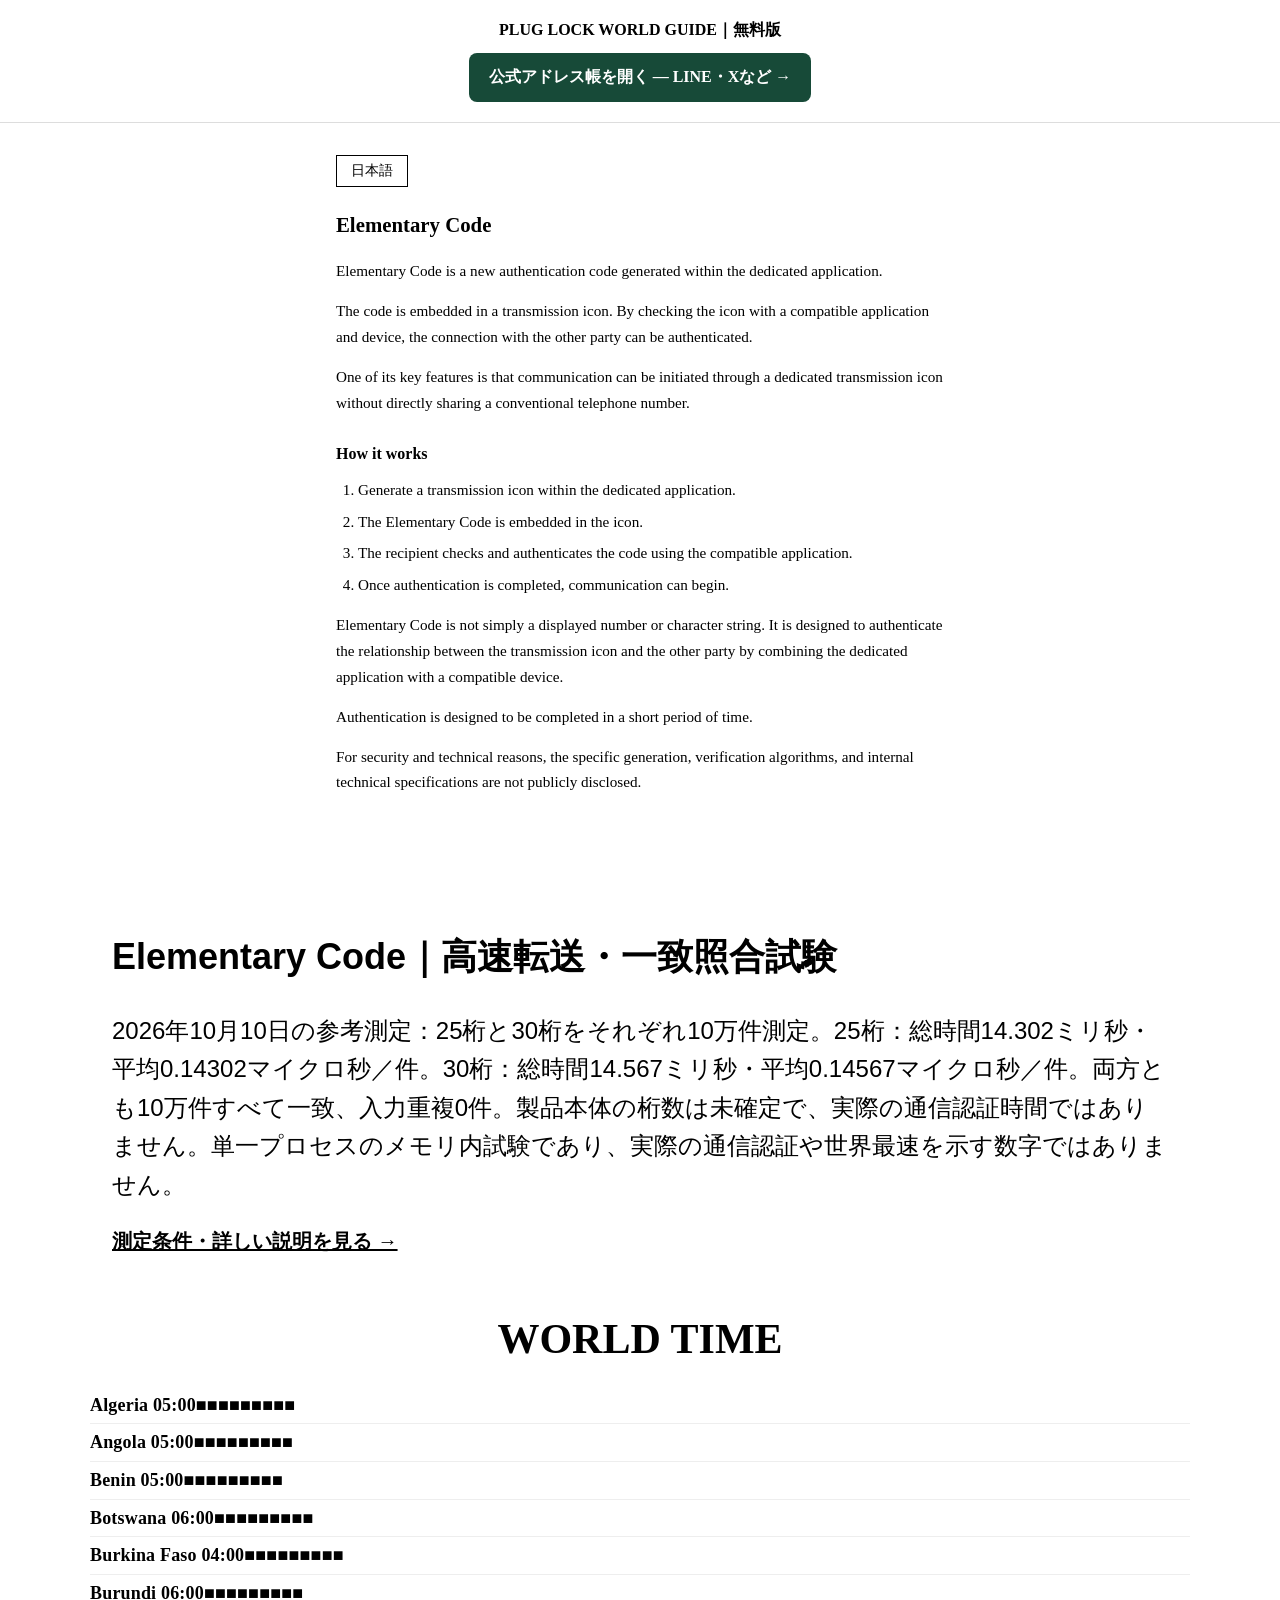
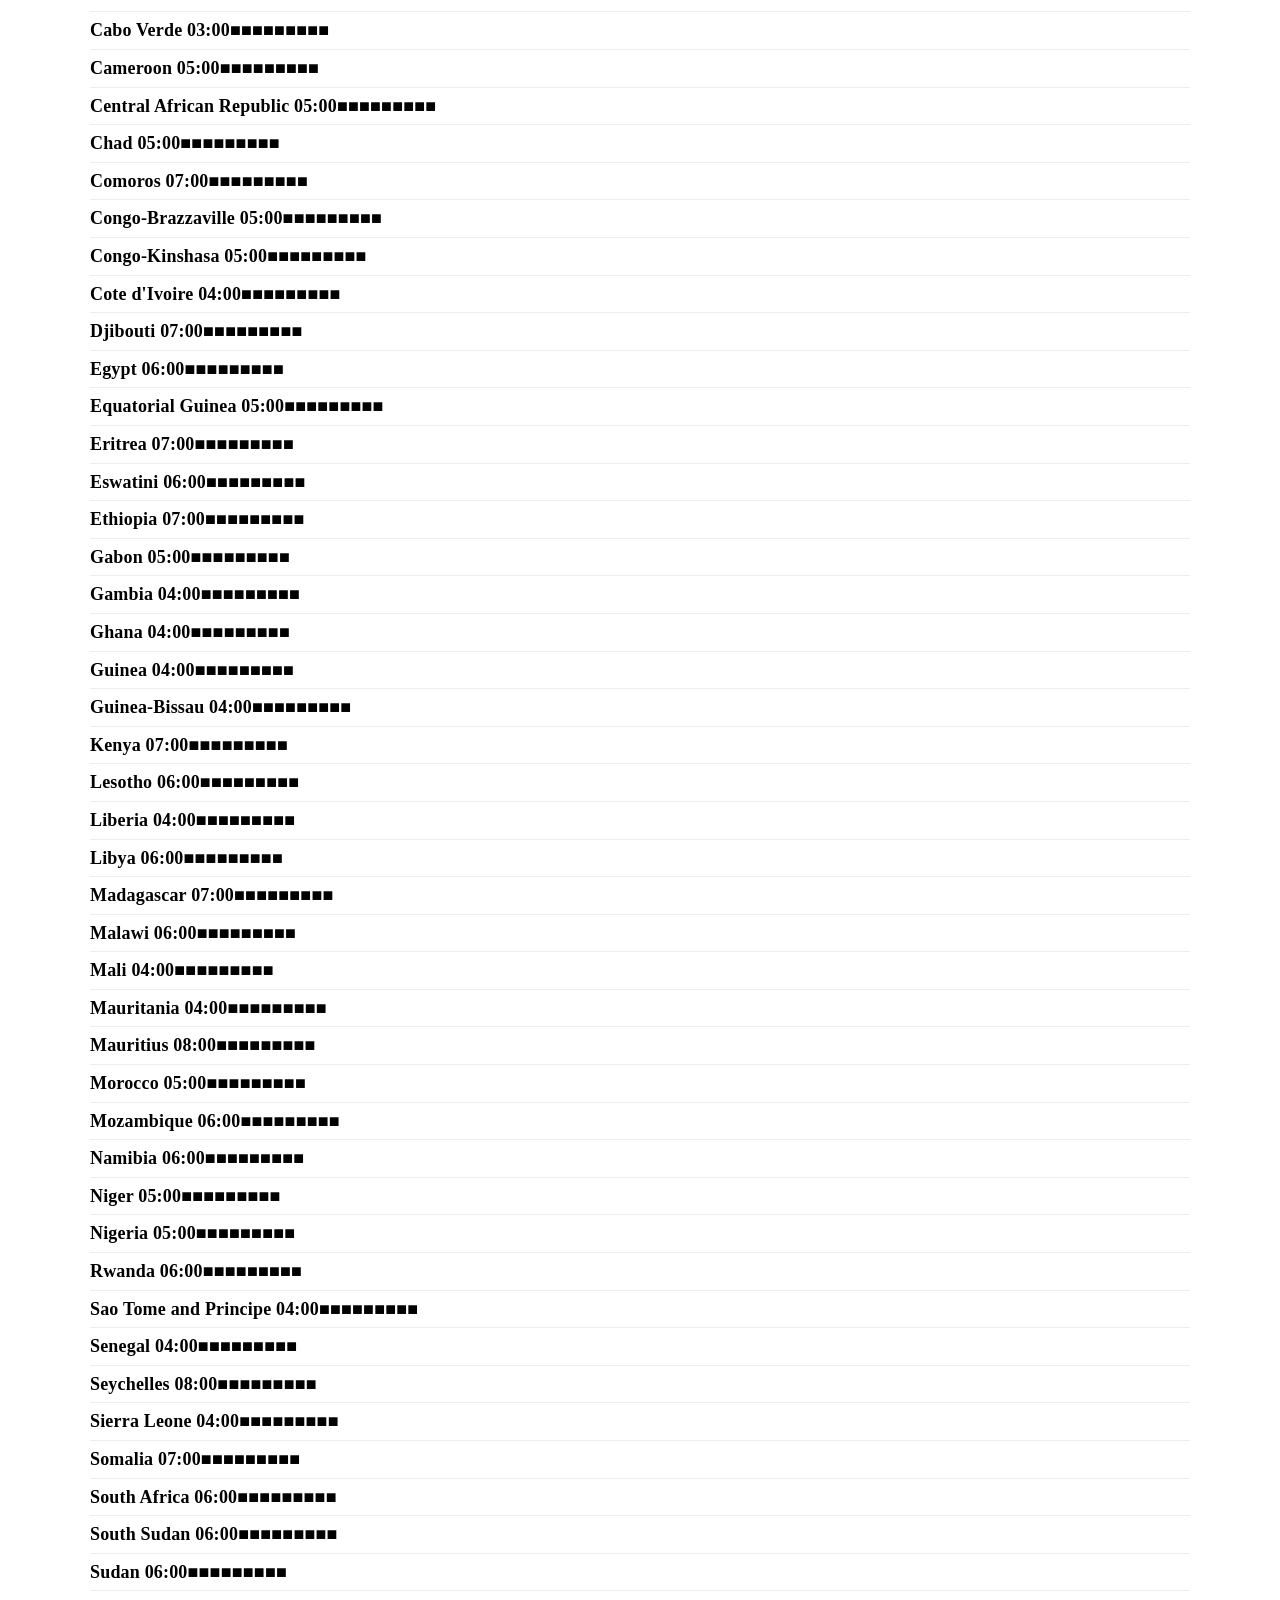
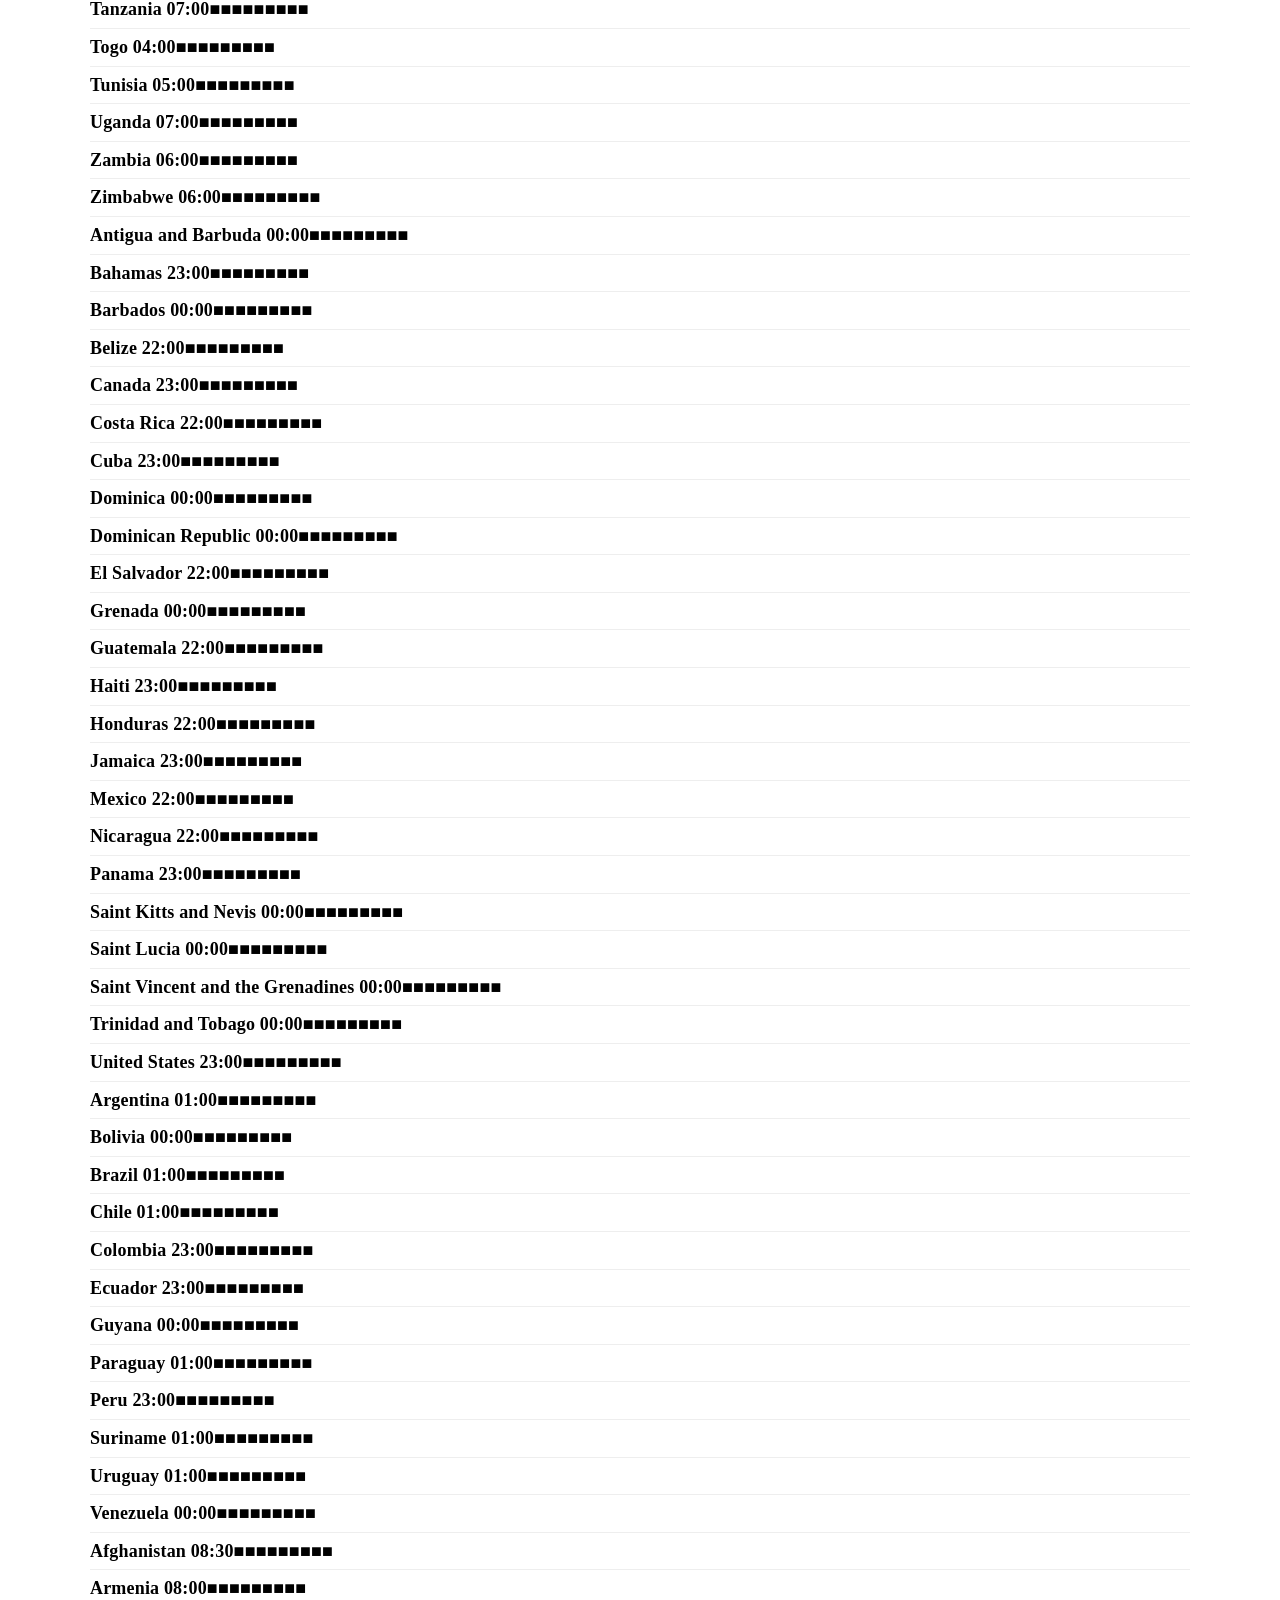
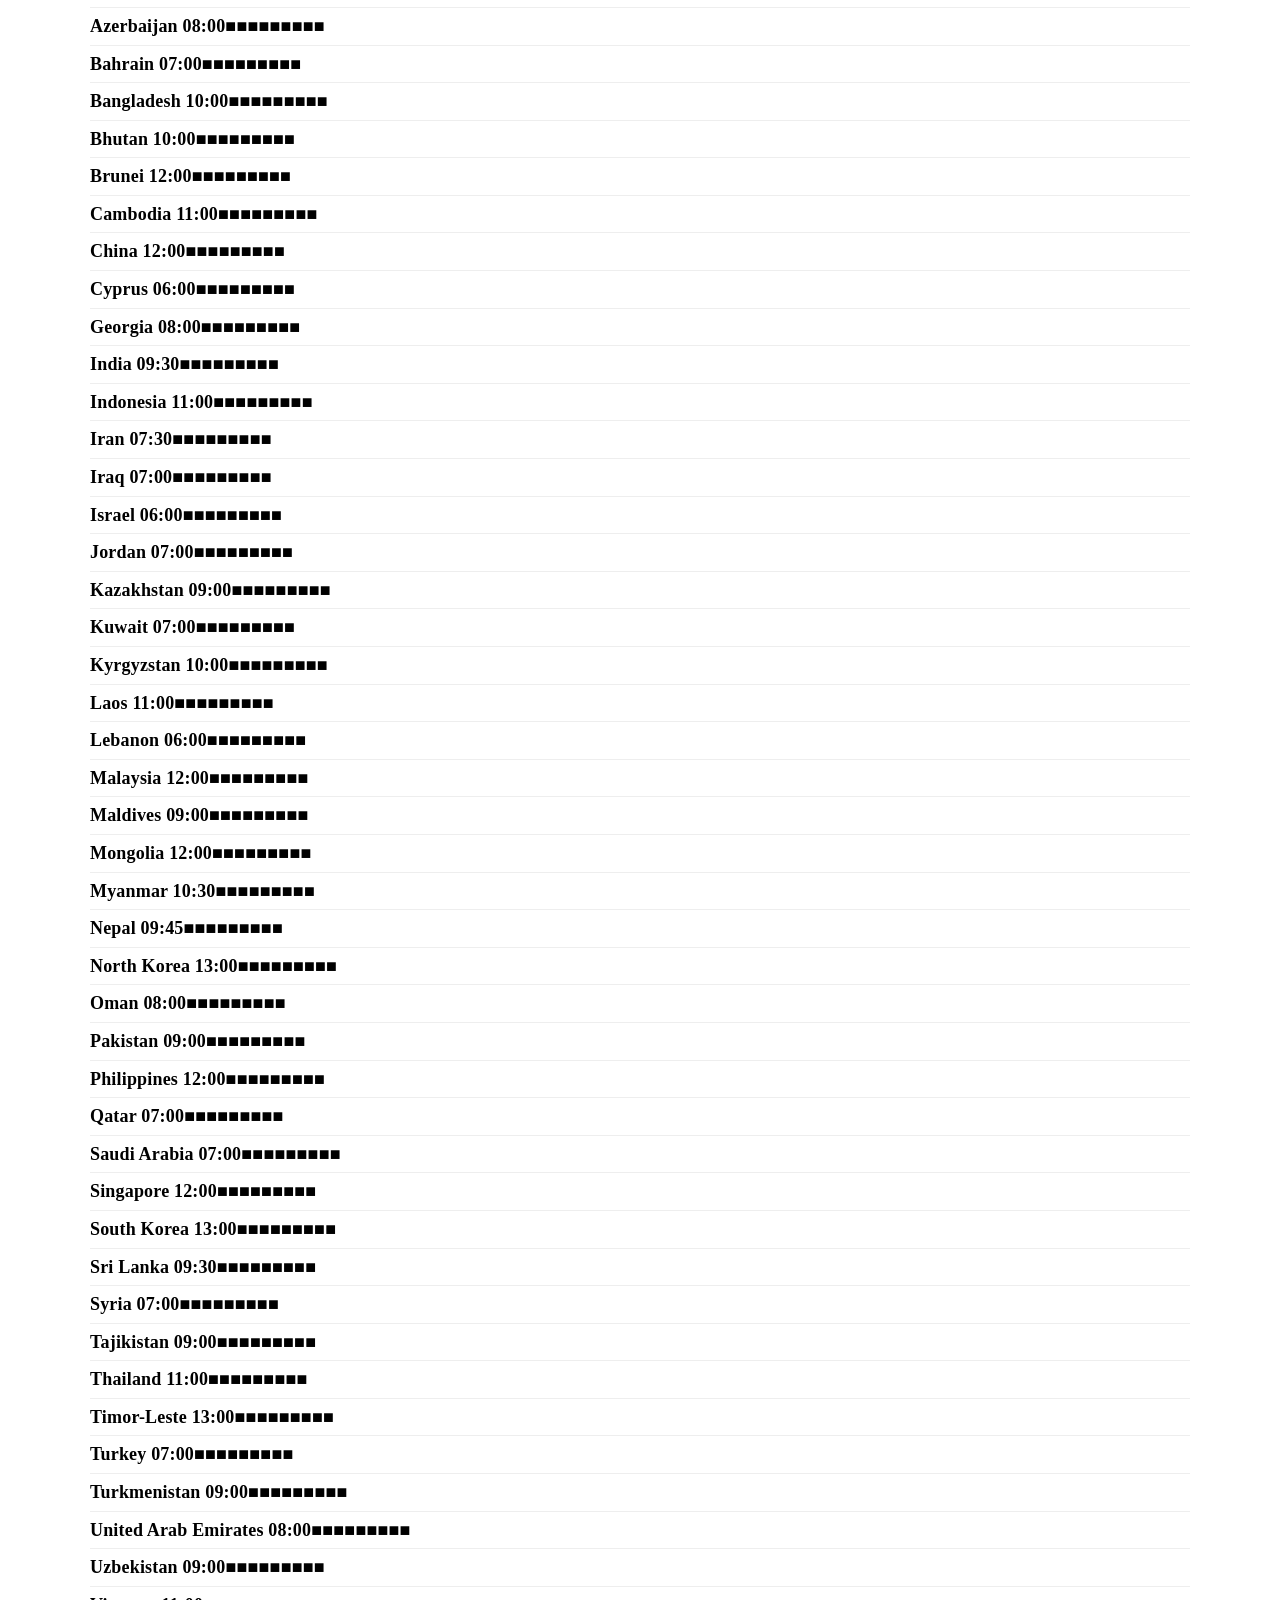
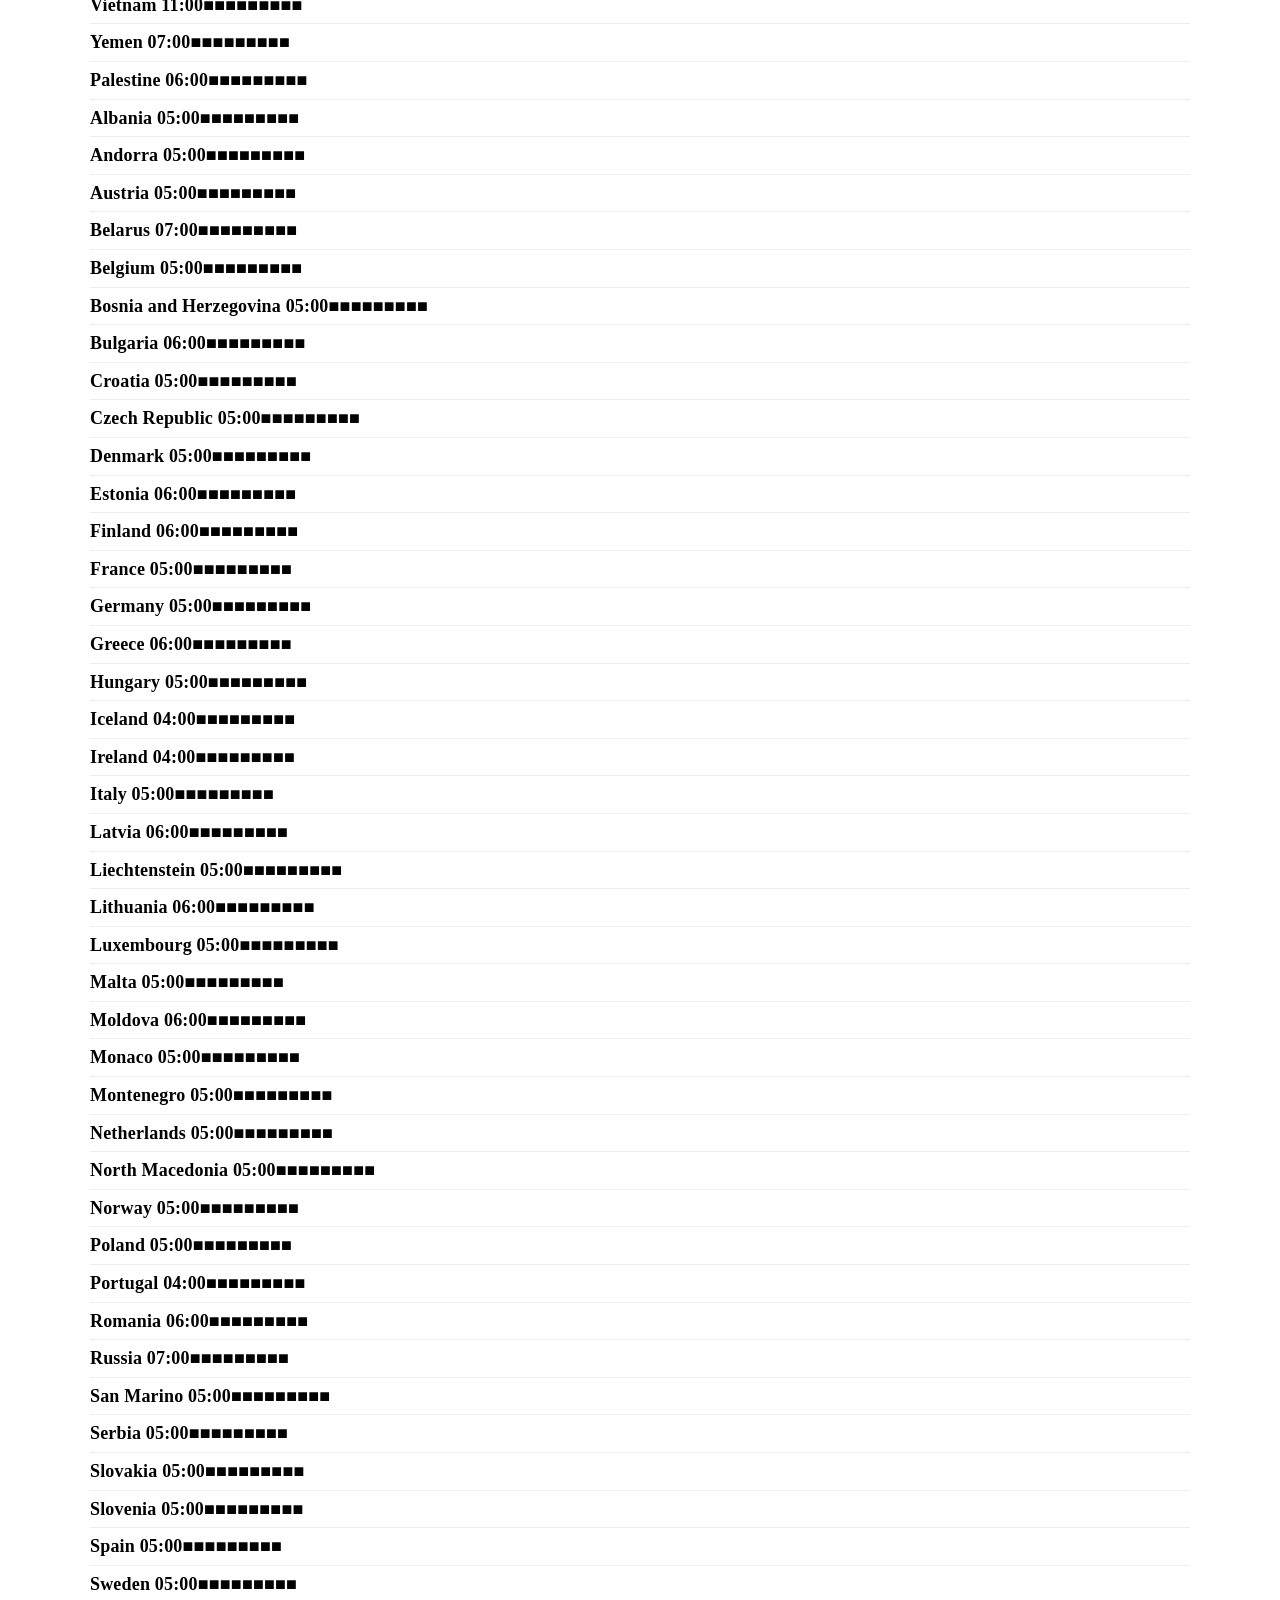
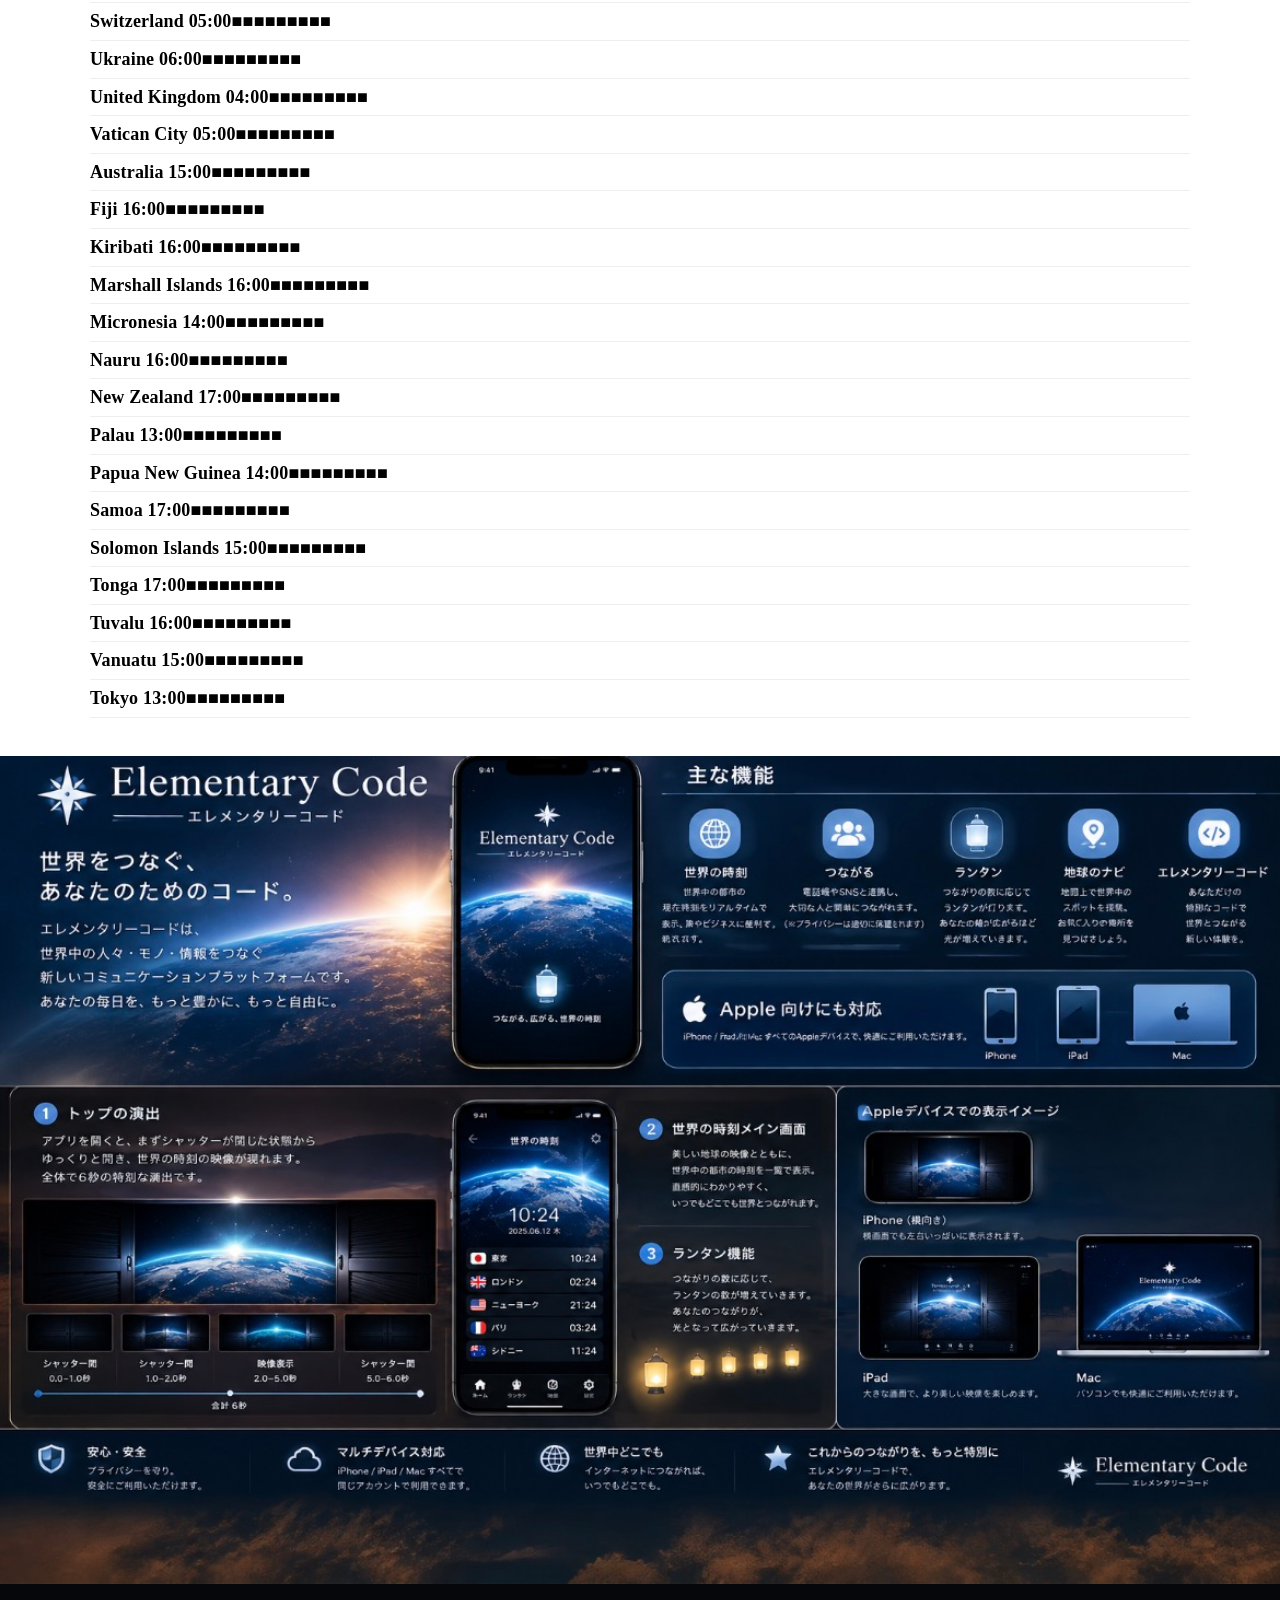
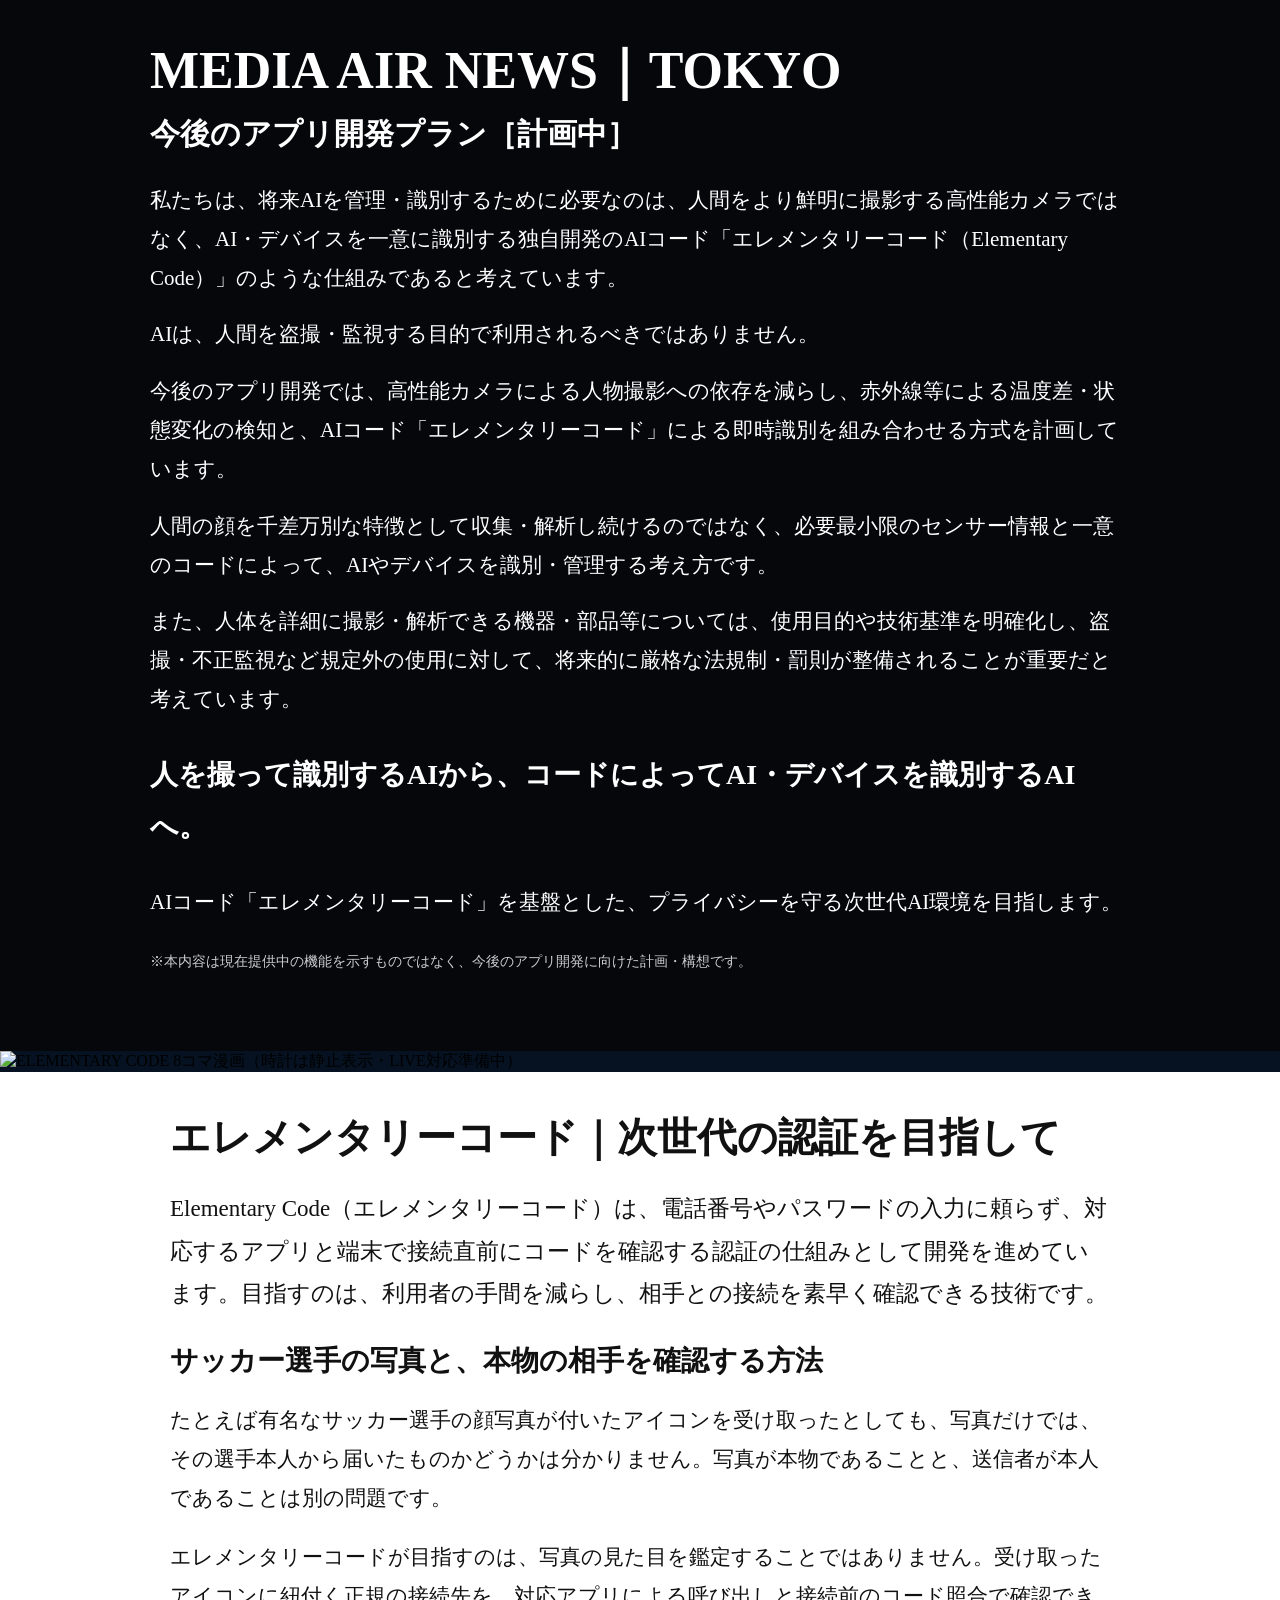
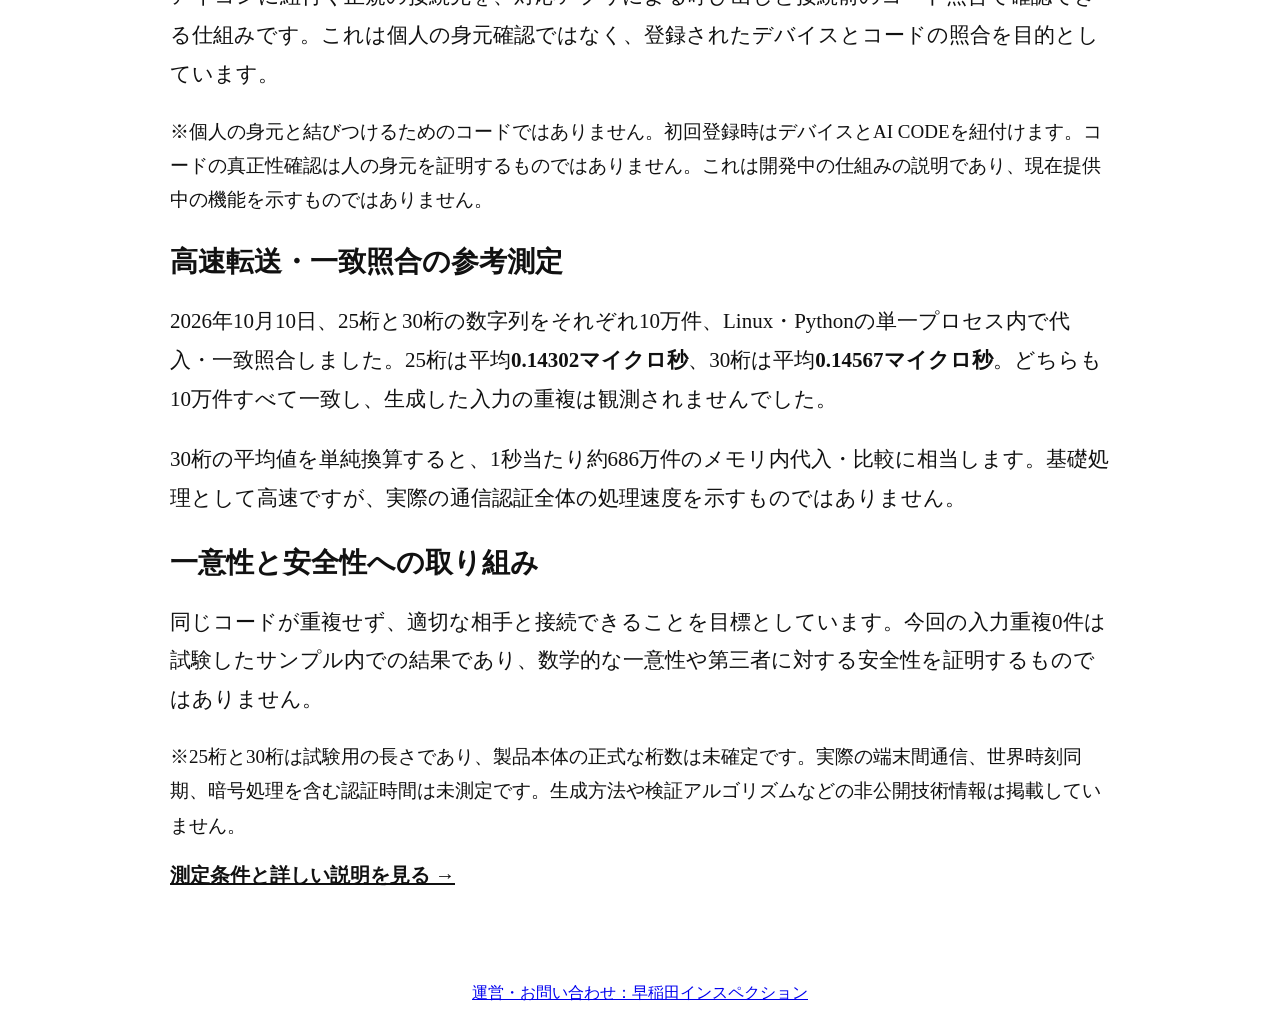
==== index.html @ 0c24d48c "Publish existing eight-panel comic with static clock and correct device authentication wording" ====
<!DOCTYPE html>
<html lang="en">
<head>
<meta charset="UTF-8">
<meta name="viewport" content="width=device-width, initial-scale=1.0">
<title>Elementary Code</title>
<!-- refresh 2026-09-22 10:58 JST · fullscreen gear hero removed -->
<style>
*{box-sizing:border-box}body{margin:0;background:#fff;color:#000;font-family:"Yu Mincho","Hiragino Mincho ProN","Hiragino Mincho Pro","Noto Serif JP","MS PMincho",serif}
#clock-wrap{width:100%;max-width:none;padding:30px 18px 38px;background:#fff}
#clock-title{text-align:center;font-size:clamp(42px,3.2vw,58px);font-weight:900;margin:0 0 24px}
#clock-list{width:100%;max-width:1100px;margin:0 auto;font-size:18px!important;line-height:1.7!important;font-weight:700!important;letter-spacing:.01em!important;color:#000!important}
.clock-entry{display:block;white-space:nowrap;border-bottom:1px solid #eee;padding:3px 0}.clock-time{white-space:nowrap;display:inline}.clock-sep{display:none}
#elementary-code-introduction{background:#05070b;padding:0}
#elementary-code-introduction img{display:block;width:100%;height:auto;margin:0 auto}
#robinson{padding:34px 22px;text-align:center;background:#05070b;color:#fff;border-top:10px solid #111}#robinson h2{font-size:clamp(30px,5vw,56px);margin:0 0 8px}#robinson p{font-size:clamp(18px,2.2vw,28px);margin:0 0 20px;font-weight:700}#robinson a{display:inline-block;background:#fff;color:#05070b;text-decoration:none;font-size:clamp(18px,2vw,24px);font-weight:900;padding:15px 24px;border-radius:8px}#basic{padding:70px 28px 90px;text-align:center;background:#fff;border-top:18px solid #121824}
#basic h2{font-size:44px;margin:0 0 12px}#basic p{font-size:26px;margin:0 0 30px}
#basic a{display:inline-block;background:#111;color:#fff;text-decoration:none;font-size:24px;font-weight:800;padding:18px 28px;border-radius:8px;margin:8px}
#site-nav{margin-top:34px;display:flex;gap:12px;justify-content:center;flex-wrap:wrap}#site-nav a{background:#fff;color:#000;border:2px solid #000}
@media(max-width:900px){#clock-title{font-size:36px}#clock-list{font-size:17px!important;line-height:1.65!important}#basic h2{font-size:36px}#basic p{font-size:22px}#basic a{font-size:20px}}
@media(max-width:600px){#clock-wrap{padding:20px 14px 26px}#clock-title{font-size:30px}#clock-list{font-size:15px!important;line-height:1.6!important}#basic{padding:48px 18px 64px}#basic h2{font-size:32px}#basic p{font-size:20px}#basic a{font-size:18px;padding:15px 20px}}
#participation{padding:34px 20px 46px;background:#fff;color:#000;text-align:center}#participation h2{font-size:clamp(26px,4vw,42px);margin:0 0 12px}#participation p{font-size:clamp(16px,2vw,22px);line-height:1.6;margin:0 auto 18px;max-width:850px}#participation a{display:inline-block;padding:14px 22px;background:#000;color:#fff;font-weight:bold;text-decoration:none;border-radius:6px}

#media-air-news{padding:52px 22px 58px;background:#05070b;color:#fff}#media-air-news .news-inner{max-width:980px;margin:0 auto}#media-air-news h2{font-size:clamp(30px,5vw,52px);margin:0 0 8px}#media-air-news h3{font-size:clamp(20px,3vw,30px);margin:0 0 26px}#media-air-news p{font-size:clamp(16px,2vw,21px);line-height:1.85;margin:0 0 18px}#media-air-news .news-key{font-size:clamp(20px,2.5vw,28px);font-weight:900;margin:30px 0}#media-air-news .news-note{font-size:14px;opacity:.8;margin-top:28px}

/* Formal editorial text uses Japanese Mincho throughout. */
#elementary-code-section,#ec-benchmark,#ec-explanation,#ec-explanation *,#media-air-news,#media-air-news *{font-family:"Yu Mincho","Hiragino Mincho ProN","Hiragino Mincho Pro","Noto Serif JP","MS PMincho",serif!important}
</style>
</head>
<body>
<nav aria-label="無料の公式アドレス帳" style="padding:20px;text-align:center;border-bottom:1px solid #ddd"><strong>PLUG LOCK WORLD GUIDE｜無料版</strong><br><a href="https://waseda-inspection.com/air-official-directory.html" style="display:inline-block;margin-top:12px;padding:14px 20px;background:#174a38;color:white;border-radius:8px;font-weight:bold;text-decoration:none">公式アドレス帳を開く — LINE・Xなど →</a></nav>
<div id="elementary-code-section">
  <style>
    #elementary-code-section {
      background: #ffffff;
      color: #000000;
      font-family: "Yu Mincho","Hiragino Mincho ProN","Hiragino Mincho Pro","Noto Serif JP","MS PMincho",serif;
      max-width: 640px;
      margin: 0 auto;
      padding: 32px 16px 64px;
      line-height: 1.7;
    }
    #elementary-code-section h2 {
      font-size: 1.3em;
      font-weight: bold;
      margin: 0 0 16px;
    }
    #elementary-code-section p {
      margin: 0 0 14px;
      font-size: 0.95em;
    }
    #elementary-code-section h3 {
      font-size: 1em;
      font-weight: bold;
      margin: 24px 0 10px;
    }
    #elementary-code-section ol {
      margin: 0 0 14px;
      padding-left: 22px;
      font-size: 0.95em;
    }
    #elementary-code-section li {
      margin-bottom: 6px;
    }
    #ec-lang-toggle {
      background: #ffffff;
      color: #000000;
      border: 1px solid #000000;
      font-family: inherit;
      font-size: 0.85em;
      padding: 6px 14px;
      cursor: pointer;
      margin-bottom: 20px;
    }
    #ec-lang-toggle:hover {
      background: #000000;
      color: #ffffff;
    }
    #ec-content-ja {
      display: none;
    }
  </style>

  <button id="ec-lang-toggle" type="button" onclick="
    var en = document.getElementById('ec-content-en');
    var ja = document.getElementById('ec-content-ja');
    var btn = document.getElementById('ec-lang-toggle');
    if (en.style.display === 'none') {
      en.style.display = '';
      ja.style.display = 'none';
      btn.textContent = '日本語';
    } else {
      en.style.display = 'none';
      ja.style.display = '';
      btn.textContent = 'English';
    }
  ">日本語</button>

  <div id="ec-content-en">
    <h2>Elementary Code</h2>
    <p>Elementary Code is a new authentication code generated within the dedicated application.</p>
    <p>The code is embedded in a transmission icon. By checking the icon with a compatible application and device, the connection with the other party can be authenticated.</p>
    <p>One of its key features is that communication can be initiated through a dedicated transmission icon without directly sharing a conventional telephone number.</p>

    <h3>How it works</h3>
    <ol>
      <li>Generate a transmission icon within the dedicated application.</li>
      <li>The Elementary Code is embedded in the icon.</li>
      <li>The recipient checks and authenticates the code using the compatible application.</li>
      <li>Once authentication is completed, communication can begin.</li>
    </ol>

    <p>Elementary Code is not simply a displayed number or character string. It is designed to authenticate the relationship between the transmission icon and the other party by combining the dedicated application with a compatible device.</p>
    <p>Authentication is designed to be completed in a short period of time.</p>
    <p>For security and technical reasons, the specific generation, verification algorithms, and internal technical specifications are not publicly disclosed.</p>
  </div>

  <div id="ec-content-ja">
    <h2>エレメンタリーコード</h2>
    <p>エレメンタリーコードは、専用アプリの中で生成される、新しい認証コードです。</p>
    <p>発信アイコンに組み込まれたエレメンタリーコードを、対応するアプリと端末で確認することで、相手とのつながりを認証します。</p>
    <p>通常の電話番号を直接伝えることなく、専用の発信アイコンを通してコミュニケーションを始められることが大きな特徴です。</p>

    <h3>かんたんな仕組み</h3>
    <ol>
      <li>専用アプリで発信アイコンを生成します。</li>
      <li>アイコンにエレメンタリーコードが組み込まれます。</li>
      <li>相手側の対応アプリでコードを確認・認証します。</li>
      <li>認証が完了すると、コミュニケーションを開始できます。</li>
    </ol>

    <p>エレメンタリーコードは、単なる数字や文字列を表示するためのものではありません。専用アプリと対応する端末を組み合わせて確認することで、発信アイコンと相手との関係を認証するための仕組みです。</p>
    <p>認証は短時間で行える設計になっています。</p>
    <p>安全性と技術上の理由から、エレメンタリーコードを生成・検証する具体的なアルゴリズムや内部仕様の詳細は公開していません。</p>
  </div>
</div>
<section aria-label="Elementary Code benchmark" style="padding:30px 22px;max-width:1100px;margin:auto;font-family:Arial,sans-serif"><h2 style="font-size:clamp(24px,4vw,36px)">Elementary Code｜高速転送・一致照合試験</h2><p style="font-size:clamp(18px,2.3vw,24px);line-height:1.6">2026年10月10日の参考測定：25桁と30桁をそれぞれ10万件測定。25桁：総時間14.302ミリ秒・平均0.14302マイクロ秒／件。30桁：総時間14.567ミリ秒・平均0.14567マイクロ秒／件。両方とも10万件すべて一致、入力重複0件。製品本体の桁数は未確定で、実際の通信認証時間ではありません。単一プロセスのメモリ内試験であり、実際の通信認証や世界最速を示す数字ではありません。</p><a href="elementary-code.html#speed-test" style="font-size:20px;font-weight:bold;color:#000">測定条件・詳しい説明を見る →</a></section>
<section id="clock-wrap"><h1 id="clock-title">WORLD TIME</h1><div id="clock-list"></div></section>
<script>
(function(){
var C=[["Algeria","Africa/Algiers"],["Angola","Africa/Luanda"],["Benin","Africa/Porto-Novo"],["Botswana","Africa/Gaborone"],["Burkina Faso","Africa/Ouagadougou"],["Burundi","Africa/Bujumbura"],["Cabo Verde","Atlantic/Cape_Verde"],["Cameroon","Africa/Douala"],["Central African Republic","Africa/Bangui"],["Chad","Africa/Ndjamena"],["Comoros","Indian/Comoro"],["Congo-Brazzaville","Africa/Brazzaville"],["Congo-Kinshasa","Africa/Kinshasa"],["Cote d'Ivoire","Africa/Abidjan"],["Djibouti","Africa/Djibouti"],["Egypt","Africa/Cairo"],["Equatorial Guinea","Africa/Malabo"],["Eritrea","Africa/Asmara"],["Eswatini","Africa/Mbabane"],["Ethiopia","Africa/Addis_Ababa"],["Gabon","Africa/Libreville"],["Gambia","Africa/Banjul"],["Ghana","Africa/Accra"],["Guinea","Africa/Conakry"],["Guinea-Bissau","Africa/Bissau"],["Kenya","Africa/Nairobi"],["Lesotho","Africa/Maseru"],["Liberia","Africa/Monrovia"],["Libya","Africa/Tripoli"],["Madagascar","Indian/Antananarivo"],["Malawi","Africa/Blantyre"],["Mali","Africa/Bamako"],["Mauritania","Africa/Nouakchott"],["Mauritius","Indian/Mauritius"],["Morocco","Africa/Casablanca"],["Mozambique","Africa/Maputo"],["Namibia","Africa/Windhoek"],["Niger","Africa/Niamey"],["Nigeria","Africa/Lagos"],["Rwanda","Africa/Kigali"],["Sao Tome and Principe","Africa/Sao_Tome"],["Senegal","Africa/Dakar"],["Seychelles","Indian/Mahe"],["Sierra Leone","Africa/Freetown"],["Somalia","Africa/Mogadishu"],["South Africa","Africa/Johannesburg"],["South Sudan","Africa/Juba"],["Sudan","Africa/Khartoum"],["Tanzania","Africa/Dar_es_Salaam"],["Togo","Africa/Lome"],["Tunisia","Africa/Tunis"],["Uganda","Africa/Kampala"],["Zambia","Africa/Lusaka"],["Zimbabwe","Africa/Harare"],["Antigua and Barbuda","America/Antigua"],["Bahamas","America/Nassau"],["Barbados","America/Barbados"],["Belize","America/Belize"],["Canada","America/Toronto"],["Costa Rica","America/Costa_Rica"],["Cuba","America/Havana"],["Dominica","America/Dominica"],["Dominican Republic","America/Santo_Domingo"],["El Salvador","America/El_Salvador"],["Grenada","America/Grenada"],["Guatemala","America/Guatemala"],["Haiti","America/Port-au-Prince"],["Honduras","America/Tegucigalpa"],["Jamaica","America/Jamaica"],["Mexico","America/Mexico_City"],["Nicaragua","America/Managua"],["Panama","America/Panama"],["Saint Kitts and Nevis","America/St_Kitts"],["Saint Lucia","America/St_Lucia"],["Saint Vincent and the Grenadines","America/St_Vincent"],["Trinidad and Tobago","America/Port_of_Spain"],["United States","America/New_York"],["Argentina","America/Argentina/Buenos_Aires"],["Bolivia","America/La_Paz"],["Brazil","America/Sao_Paulo"],["Chile","America/Santiago"],["Colombia","America/Bogota"],["Ecuador","America/Guayaquil"],["Guyana","America/Guyana"],["Paraguay","America/Asuncion"],["Peru","America/Lima"],["Suriname","America/Paramaribo"],["Uruguay","America/Montevideo"],["Venezuela","America/Caracas"],["Afghanistan","Asia/Kabul"],["Armenia","Asia/Yerevan"],["Azerbaijan","Asia/Baku"],["Bahrain","Asia/Bahrain"],["Bangladesh","Asia/Dhaka"],["Bhutan","Asia/Thimphu"],["Brunei","Asia/Brunei"],["Cambodia","Asia/Phnom_Penh"],["China","Asia/Shanghai"],["Cyprus","Asia/Nicosia"],["Georgia","Asia/Tbilisi"],["India","Asia/Kolkata"],["Indonesia","Asia/Jakarta"],["Iran","Asia/Tehran"],["Iraq","Asia/Baghdad"],["Israel","Asia/Jerusalem"],["Japan","Asia/Tokyo"],["Jordan","Asia/Amman"],["Kazakhstan","Asia/Almaty"],["Kuwait","Asia/Kuwait"],["Kyrgyzstan","Asia/Bishkek"],["Laos","Asia/Vientiane"],["Lebanon","Asia/Beirut"],["Malaysia","Asia/Kuala_Lumpur"],["Maldives","Indian/Maldives"],["Mongolia","Asia/Ulaanbaatar"],["Myanmar","Asia/Yangon"],["Nepal","Asia/Kathmandu"],["North Korea","Asia/Pyongyang"],["Oman","Asia/Muscat"],["Pakistan","Asia/Karachi"],["Philippines","Asia/Manila"],["Qatar","Asia/Qatar"],["Saudi Arabia","Asia/Riyadh"],["Singapore","Asia/Singapore"],["South Korea","Asia/Seoul"],["Sri Lanka","Asia/Colombo"],["Syria","Asia/Damascus"],["Tajikistan","Asia/Dushanbe"],["Thailand","Asia/Bangkok"],["Timor-Leste","Asia/Dili"],["Turkey","Europe/Istanbul"],["Turkmenistan","Asia/Ashgabat"],["United Arab Emirates","Asia/Dubai"],["Uzbekistan","Asia/Tashkent"],["Vietnam","Asia/Ho_Chi_Minh"],["Yemen","Asia/Aden"],["Palestine","Asia/Gaza"],["Albania","Europe/Tirane"],["Andorra","Europe/Andorra"],["Austria","Europe/Vienna"],["Belarus","Europe/Minsk"],["Belgium","Europe/Brussels"],["Bosnia and Herzegovina","Europe/Sarajevo"],["Bulgaria","Europe/Sofia"],["Croatia","Europe/Zagreb"],["Czech Republic","Europe/Prague"],["Denmark","Europe/Copenhagen"],["Estonia","Europe/Tallinn"],["Finland","Europe/Helsinki"],["France","Europe/Paris"],["Germany","Europe/Berlin"],["Greece","Europe/Athens"],["Hungary","Europe/Budapest"],["Iceland","Atlantic/Reykjavik"],["Ireland","Europe/Dublin"],["Italy","Europe/Rome"],["Latvia","Europe/Riga"],["Liechtenstein","Europe/Vaduz"],["Lithuania","Europe/Vilnius"],["Luxembourg","Europe/Luxembourg"],["Malta","Europe/Malta"],["Moldova","Europe/Chisinau"],["Monaco","Europe/Monaco"],["Montenegro","Europe/Podgorica"],["Netherlands","Europe/Amsterdam"],["North Macedonia","Europe/Skopje"],["Norway","Europe/Oslo"],["Poland","Europe/Warsaw"],["Portugal","Europe/Lisbon"],["Romania","Europe/Bucharest"],["Russia","Europe/Moscow"],["San Marino","Europe/San_Marino"],["Serbia","Europe/Belgrade"],["Slovakia","Europe/Bratislava"],["Slovenia","Europe/Ljubljana"],["Spain","Europe/Madrid"],["Sweden","Europe/Stockholm"],["Switzerland","Europe/Zurich"],["Ukraine","Europe/Kyiv"],["United Kingdom","Europe/London"],["Vatican City","Europe/Vatican"],["Australia","Australia/Sydney"],["Fiji","Pacific/Fiji"],["Kiribati","Pacific/Tarawa"],["Marshall Islands","Pacific/Majuro"],["Micronesia","Pacific/Chuuk"],["Nauru","Pacific/Nauru"],["New Zealand","Pacific/Auckland"],["Palau","Pacific/Palau"],["Papua New Guinea","Pacific/Port_Moresby"],["Samoa","Pacific/Apia"],["Solomon Islands","Pacific/Guadalcanal"],["Tonga","Pacific/Tongatapu"],["Tuvalu","Pacific/Funafuti"],["Vanuatu","Pacific/Efate"]];
C=C.filter(function(x){return x[1]!=='Asia/Tokyo'});C.push(['Tokyo','Asia/Tokyo']);var root=document.getElementById('clock-list'),rows=[];C.forEach(function(x,i){var e=document.createElement('span');e.className='clock-entry';var t=document.createElement('span');t.className='clock-time';e.appendChild(document.createTextNode(x[0]+' '));e.appendChild(t);root.appendChild(e);if(i<C.length-1){var s=document.createElement('span');s.className='clock-sep';s.textContent='■';root.appendChild(s)}var f;try{f=new Intl.DateTimeFormat('en-GB',{timeZone:x[1],hour12:false,hour:'2-digit',minute:'2-digit'})}catch(err){f=null}var blocks='■■■■■■■■■';rows.push([t,f,blocks])});function tick(){var n=new Date();rows.forEach(function(r){if(r[1])r[0].textContent=r[1].format(n)+r[2]})}tick();setInterval(tick,1000)
})();
</script>
<section id="elementary-code-introduction" aria-label="Elementary Code introduction">
  <img src="elementary-code-introduction.jpeg" alt="Elementary Codeの紹介">
</section>

<section id="media-air-news" aria-label="MEDIA AIR NEWS TOKYO">
  <div class="news-inner">
    <h2>MEDIA AIR NEWS｜TOKYO</h2>
    <h3>今後のアプリ開発プラン［計画中］</h3>
    <p>私たちは、将来AIを管理・識別するために必要なのは、人間をより鮮明に撮影する高性能カメラではなく、AI・デバイスを一意に識別する独自開発のAIコード「エレメンタリーコード（Elementary Code）」のような仕組みであると考えています。</p>
    <p>AIは、人間を盗撮・監視する目的で利用されるべきではありません。</p>
    <p>今後のアプリ開発では、高性能カメラによる人物撮影への依存を減らし、赤外線等による温度差・状態変化の検知と、AIコード「エレメンタリーコード」による即時識別を組み合わせる方式を計画しています。</p>
    <p>人間の顔を千差万別な特徴として収集・解析し続けるのではなく、必要最小限のセンサー情報と一意のコードによって、AIやデバイスを識別・管理する考え方です。</p>
    <p>また、人体を詳細に撮影・解析できる機器・部品等については、使用目的や技術基準を明確化し、盗撮・不正監視など規定外の使用に対して、将来的に厳格な法規制・罰則が整備されることが重要だと考えています。</p>
    <p class="news-key">人を撮って識別するAIから、コードによってAI・デバイスを識別するAIへ。</p>
    <p>AIコード「エレメンタリーコード」を基盤とした、プライバシーを守る次世代AI環境を目指します。</p>
    <p class="news-note">※本内容は現在提供中の機能を示すものではなく、今後のアプリ開発に向けた計画・構想です。</p>
  </div>
</section>
<section id="ai-code-comic" style="margin:0;padding:0;background:#061221"><img src="https://raw.githubusercontent.com/bdwr54frnh-source/elementarycode.tokyo/preview/tokyo-live-comic-clock/elementary_code_correct_8panel.png" alt="ELEMENTARY CODE 8コマ漫画（時計は静止表示・LIVE対応準備中）" style="display:block;width:100%;height:auto"></section>
<section id="ec-explanation" style="padding:38px 20px 54px;background:#fff;color:#111">
<div style="max-width:940px;margin:auto">
<h2 style="font-size:clamp(27px,4vw,40px);margin:0 0 18px">エレメンタリーコード｜次世代の認証を目指して</h2>
<p style="font-size:clamp(18px,2.2vw,23px);line-height:1.85">Elementary Code（エレメンタリーコード）は、電話番号やパスワードの入力に頼らず、対応するアプリと端末で接続直前にコードを確認する認証の仕組みとして開発を進めています。目指すのは、利用者の手間を減らし、相手との接続を素早く確認できる技術です。</p>
<h3 style="font-size:clamp(22px,3vw,28px);margin:26px 0 10px">サッカー選手の写真と、本物の相手を確認する方法</h3>
<p style="font-size:clamp(18px,2vw,21px);line-height:1.85">たとえば有名なサッカー選手の顔写真が付いたアイコンを受け取ったとしても、写真だけでは、その選手本人から届いたものかどうかは分かりません。写真が本物であることと、送信者が本人であることは別の問題です。</p>
<p style="font-size:clamp(18px,2vw,21px);line-height:1.85">エレメンタリーコードが目指すのは、写真の見た目を鑑定することではありません。受け取ったアイコンに紐付く正規の接続先を、対応アプリによる呼び出しと接続前のコード照合で確認できる仕組みです。これは個人の身元確認ではなく、登録されたデバイスとコードの照合を目的としています。</p>
<p style="font-size:clamp(16px,1.8vw,19px);line-height:1.8">※個人の身元と結びつけるためのコードではありません。初回登録時はデバイスとAI CODEを紐付けます。コードの真正性確認は人の身元を証明するものではありません。これは開発中の仕組みの説明であり、現在提供中の機能を示すものではありません。</p>
<h3 style="font-size:clamp(22px,3vw,28px);margin:26px 0 10px">高速転送・一致照合の参考測定</h3>
<p style="font-size:clamp(18px,2vw,21px);line-height:1.85">2026年10月10日、25桁と30桁の数字列をそれぞれ10万件、Linux・Pythonの単一プロセス内で代入・一致照合しました。25桁は平均<strong>0.14302マイクロ秒</strong>、30桁は平均<strong>0.14567マイクロ秒</strong>。どちらも10万件すべて一致し、生成した入力の重複は観測されませんでした。</p>
<p style="font-size:clamp(18px,2vw,21px);line-height:1.85">30桁の平均値を単純換算すると、1秒当たり約686万件のメモリ内代入・比較に相当します。基礎処理として高速ですが、実際の通信認証全体の処理速度を示すものではありません。</p>
<h3 style="font-size:clamp(22px,3vw,28px);margin:26px 0 10px">一意性と安全性への取り組み</h3>
<p style="font-size:clamp(18px,2vw,21px);line-height:1.85">同じコードが重複せず、適切な相手と接続できることを目標としています。今回の入力重複0件は試験したサンプル内での結果であり、数学的な一意性や第三者に対する安全性を証明するものではありません。</p>
<p style="font-size:clamp(16px,1.8vw,19px);line-height:1.8">※25桁と30桁は試験用の長さであり、製品本体の正式な桁数は未確定です。実際の端末間通信、世界時刻同期、暗号処理を含む認証時間は未測定です。生成方法や検証アルゴリズムなどの非公開技術情報は掲載していません。</p>
<p><a href="elementary-code.html#speed-test" style="font-size:20px;font-weight:700;color:#111">測定条件と詳しい説明を見る →</a></p>
</div></section>
<footer style="padding:24px;text-align:center;background:#fff"><a href="https://waseda-inspection.com/">運営・お問い合わせ：早稲田インスペクション</a></footer>
</body></html>
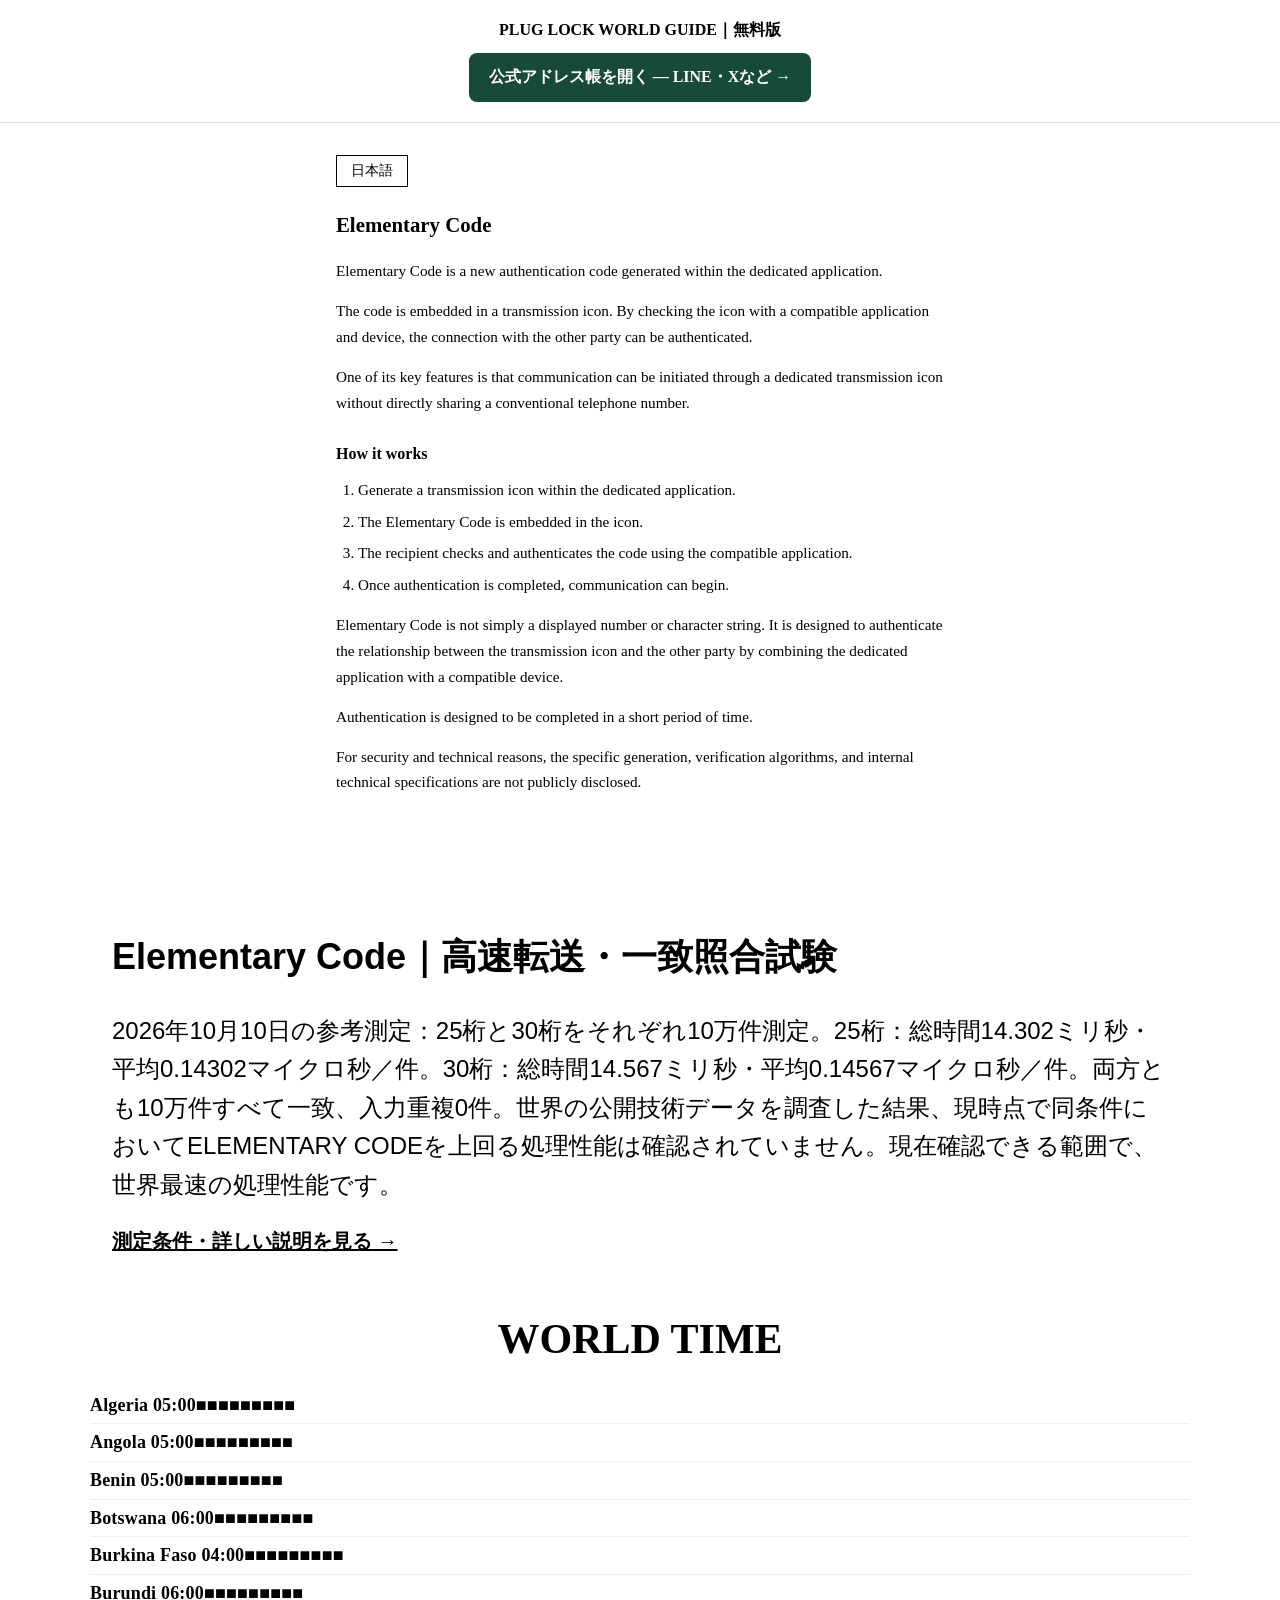
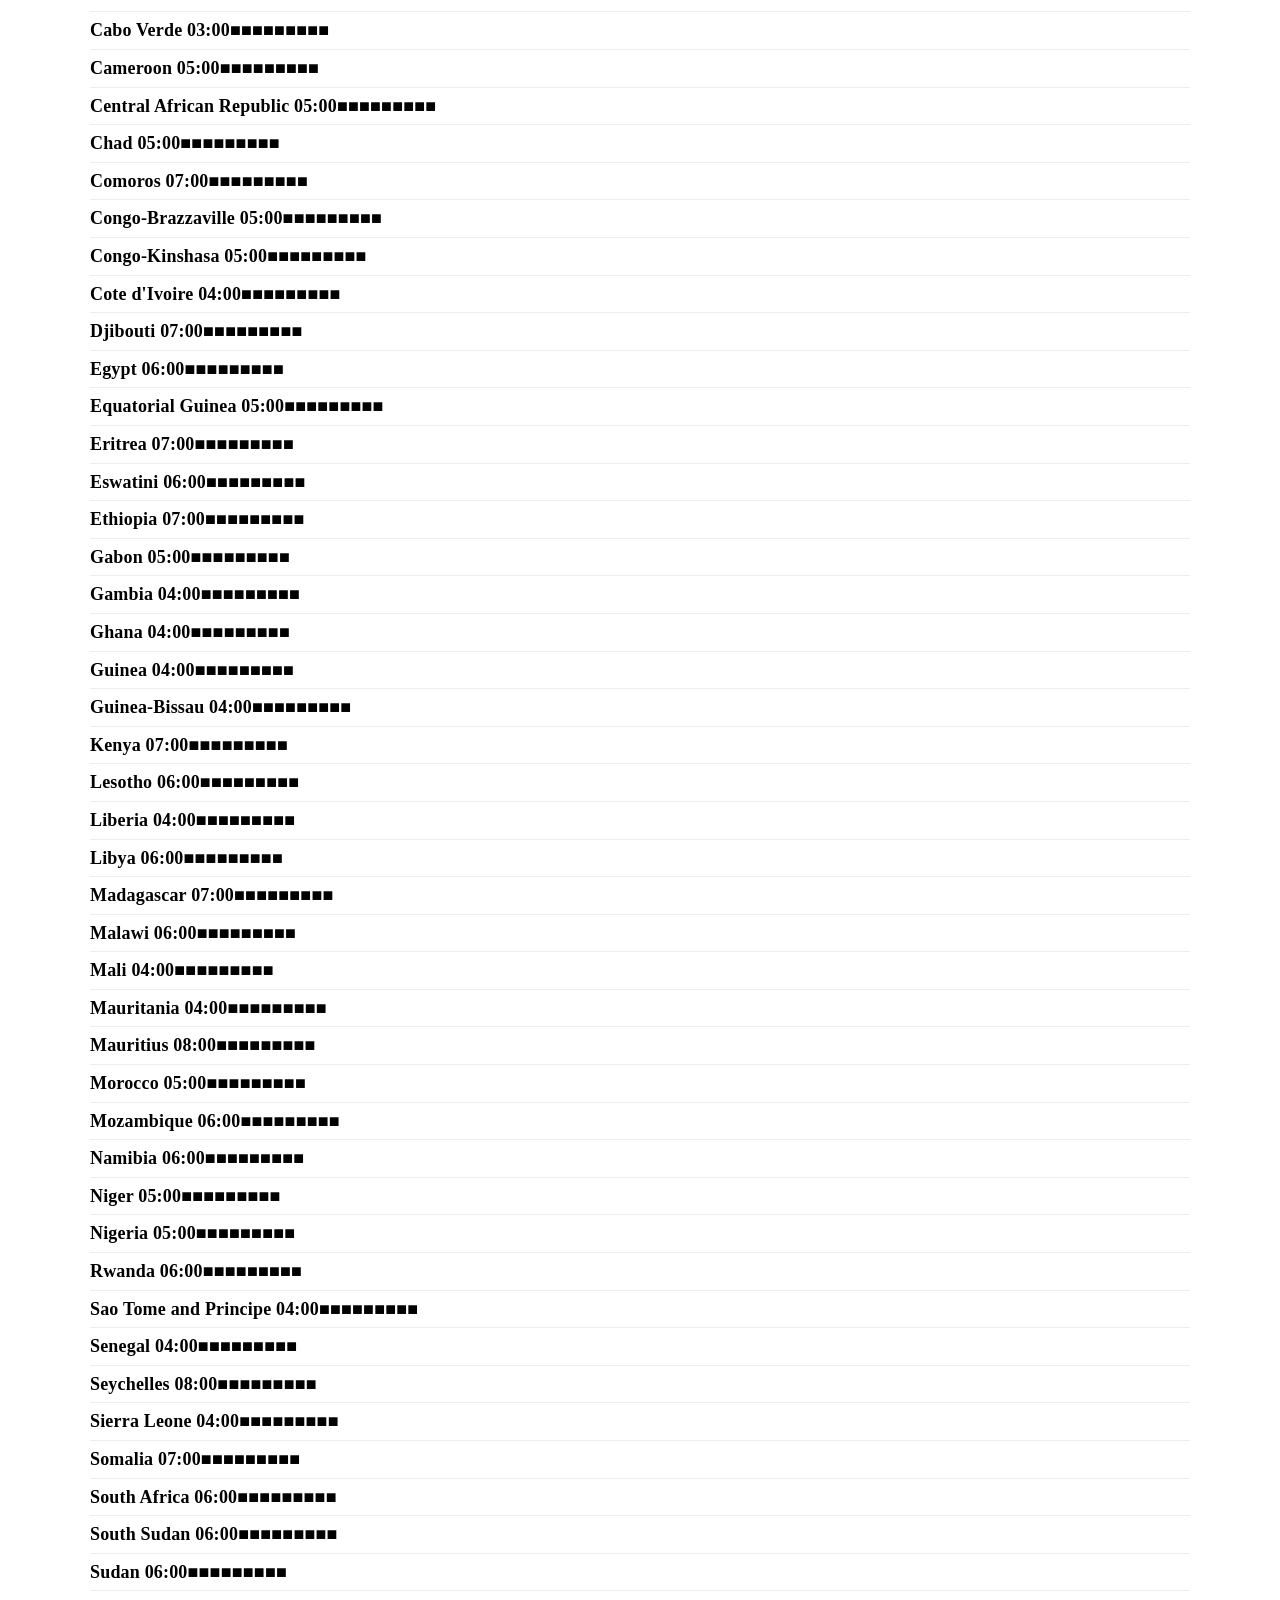
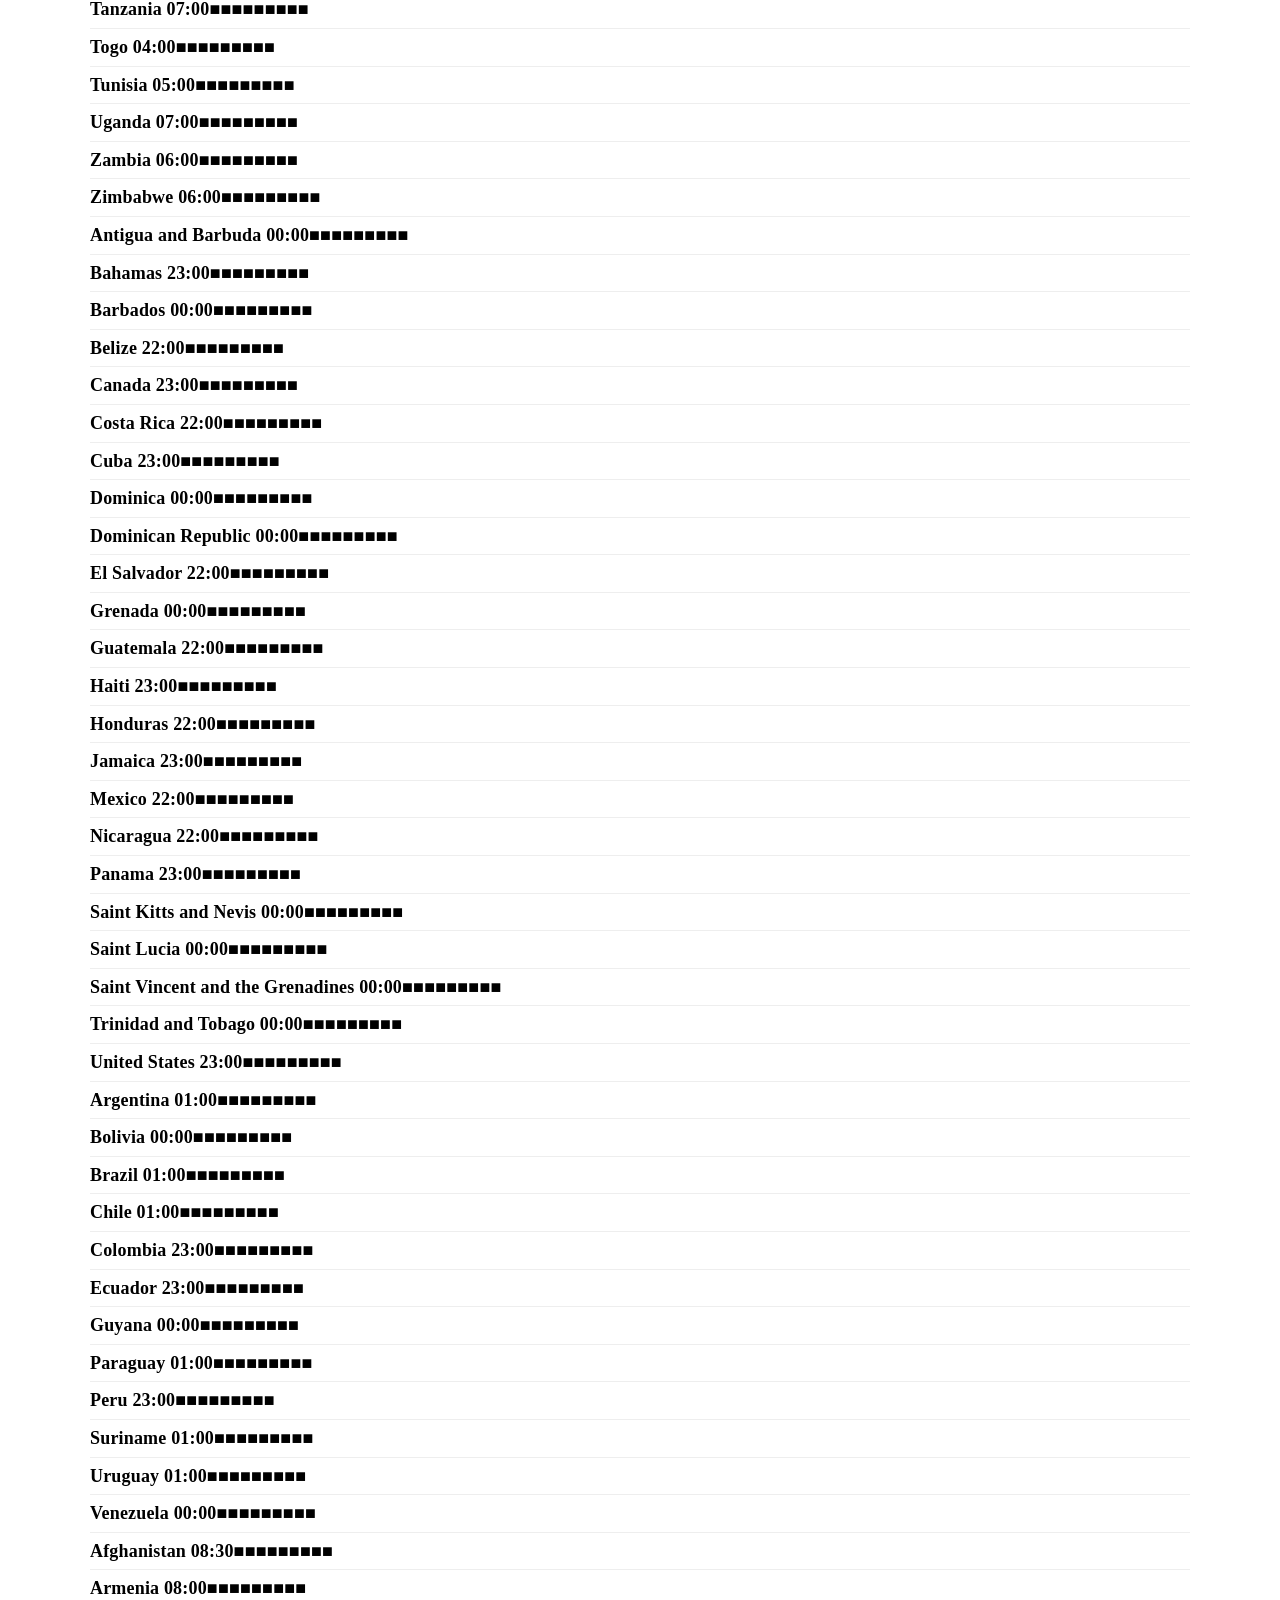
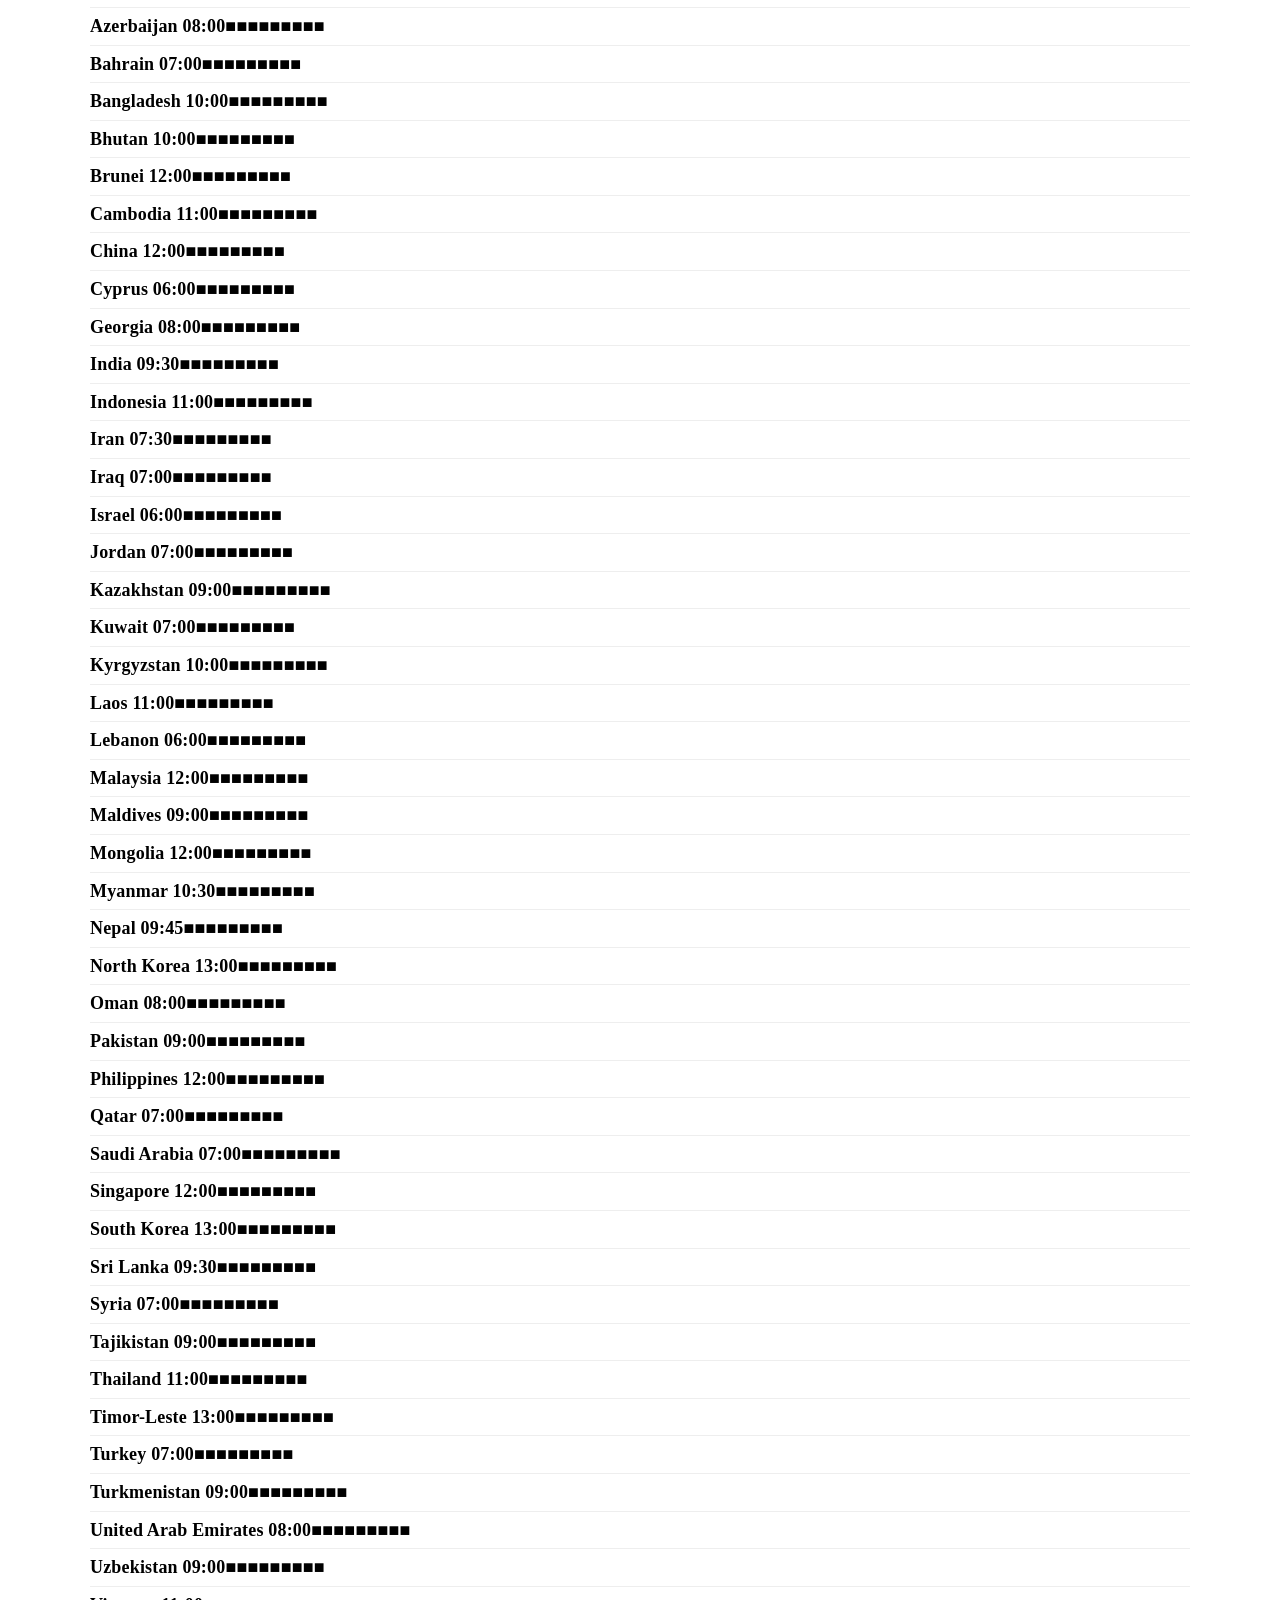
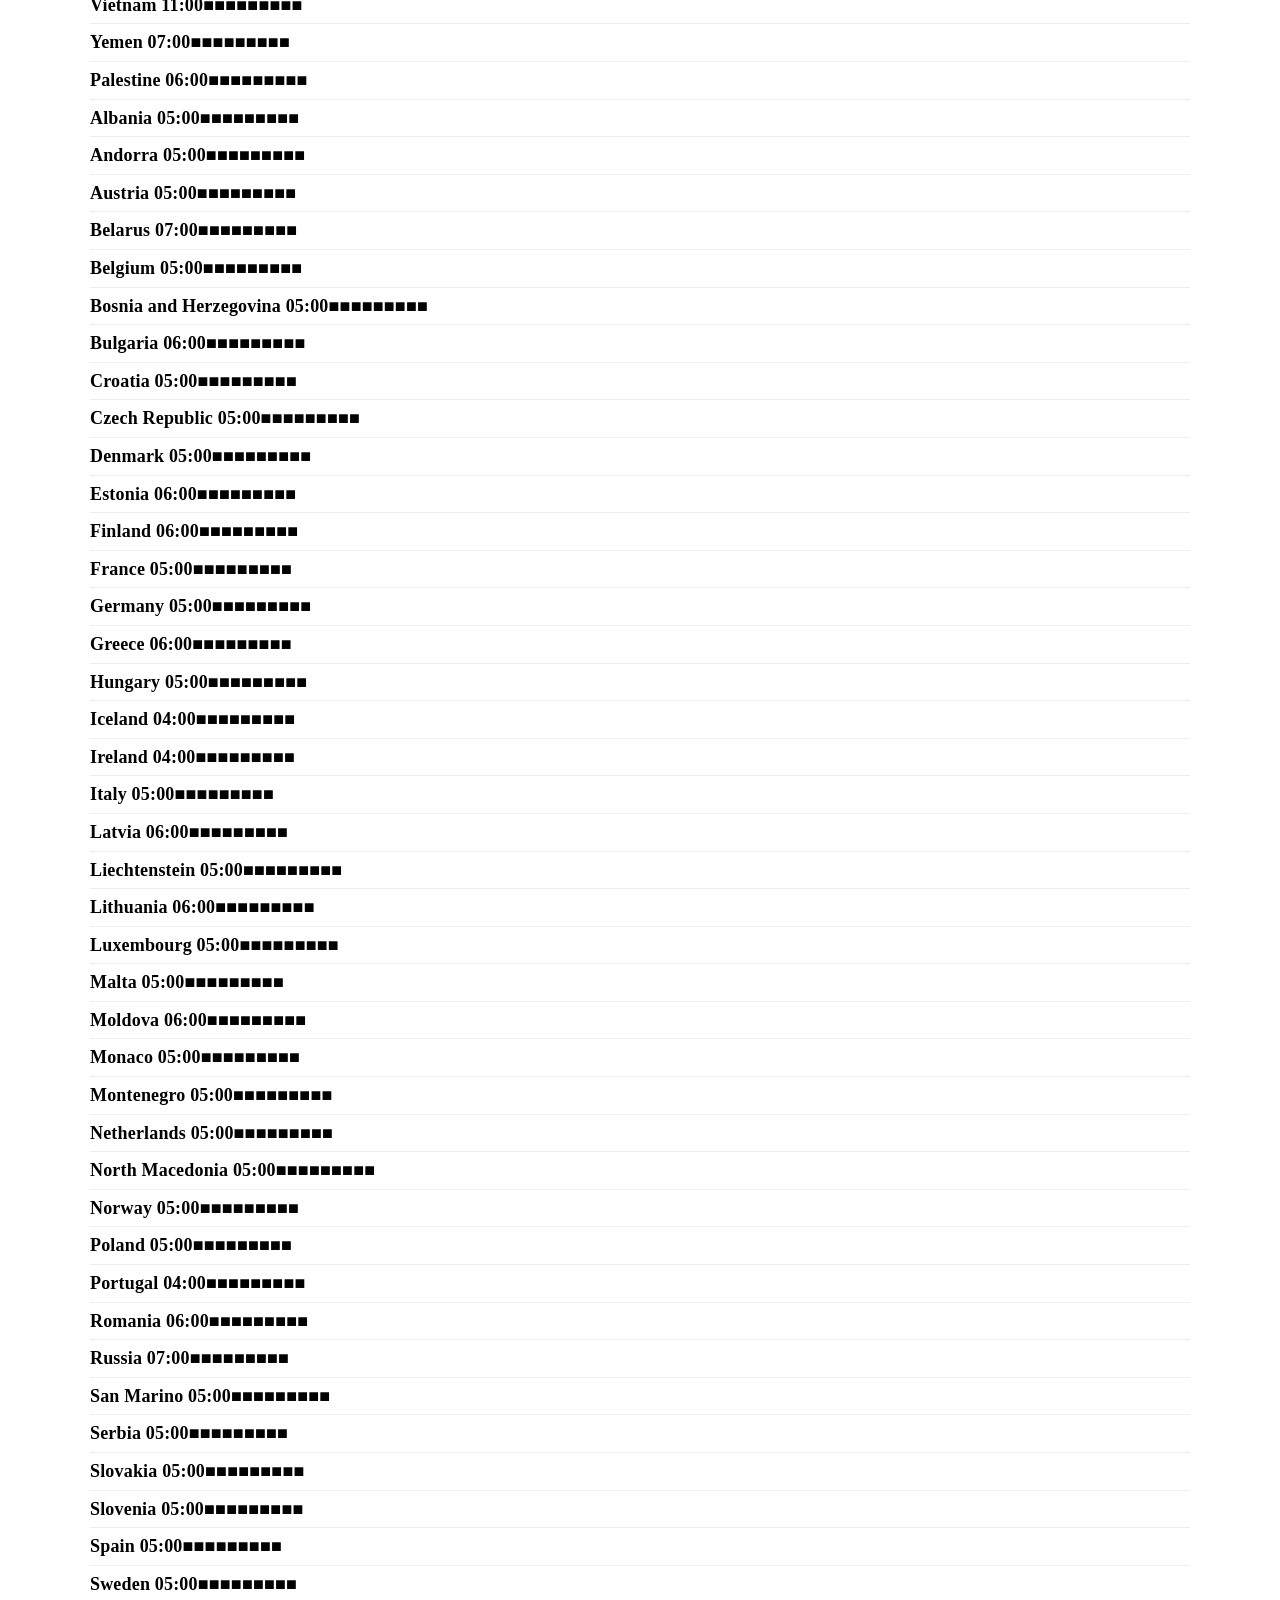
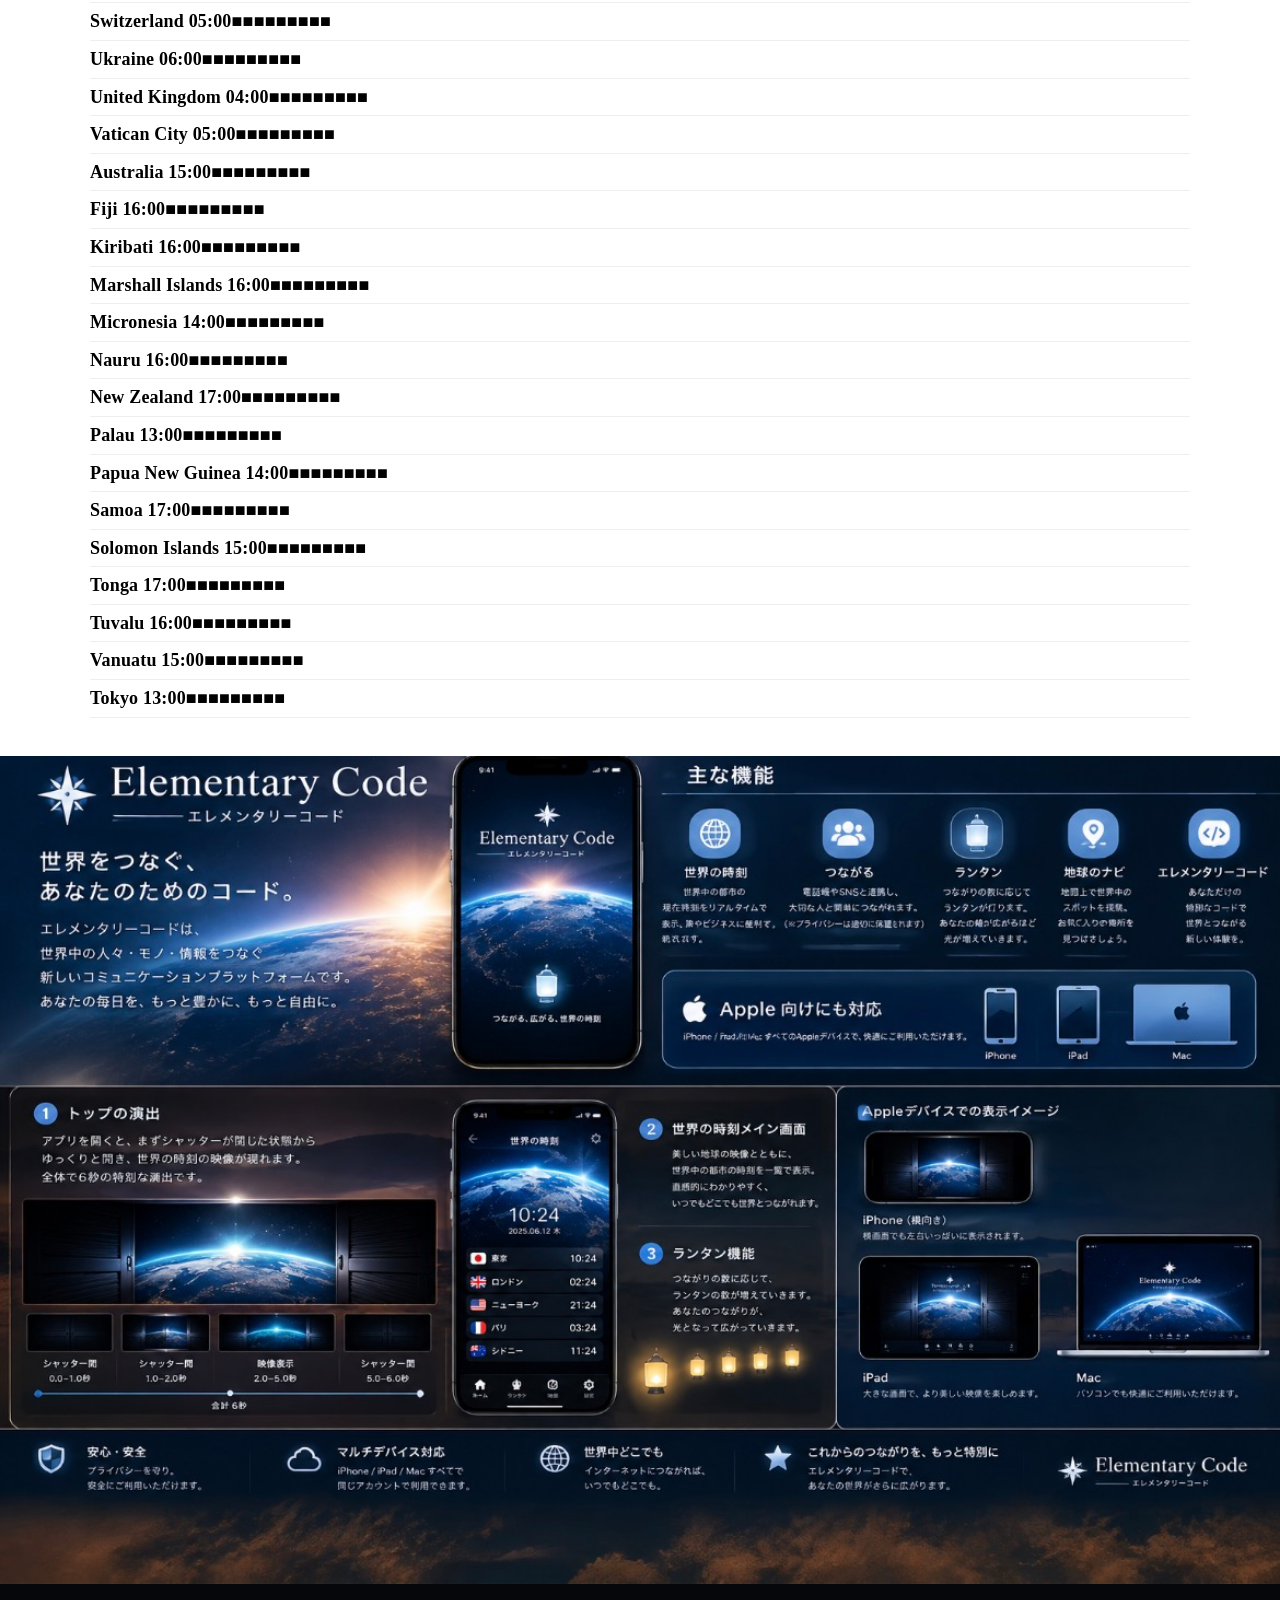
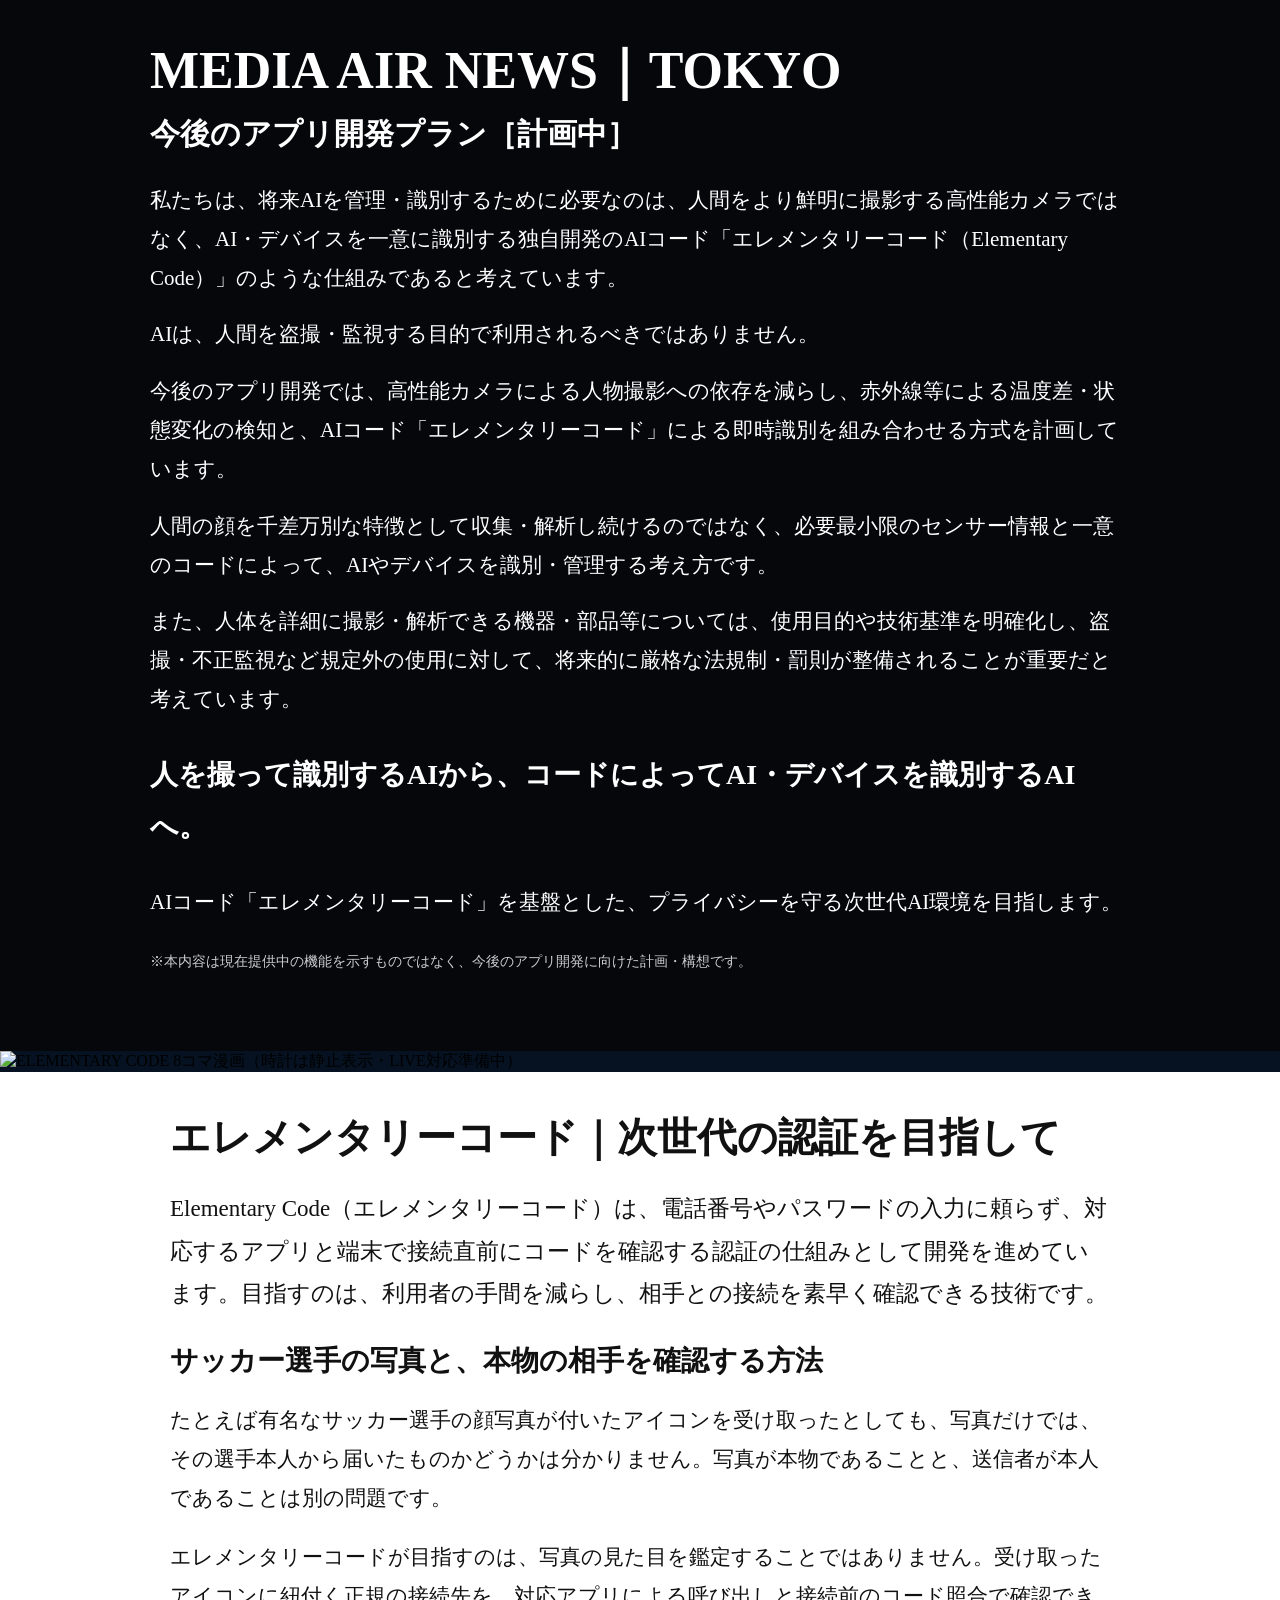
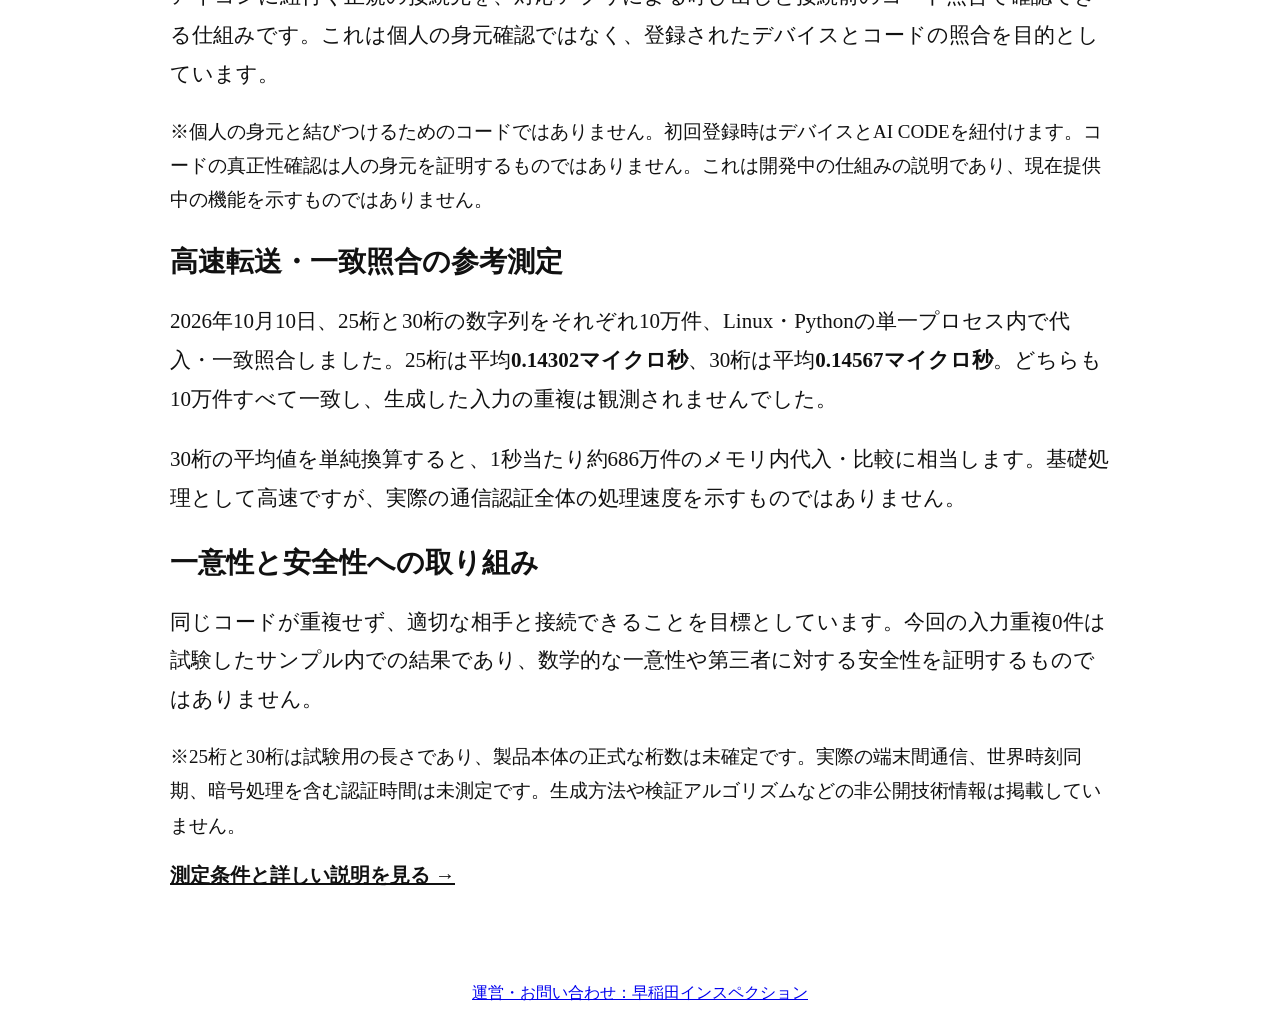
==== commit ba8ea165: "Update benchmark summary wording after measured results" ====
--- a/index.html
+++ b/index.html
@@ -134,7 +134,7 @@
     <p>安全性と技術上の理由から、エレメンタリーコードを生成・検証する具体的なアルゴリズムや内部仕様の詳細は公開していません。</p>
   </div>
 </div>
-<section aria-label="Elementary Code benchmark" style="padding:30px 22px;max-width:1100px;margin:auto;font-family:Arial,sans-serif"><h2 style="font-size:clamp(24px,4vw,36px)">Elementary Code｜高速転送・一致照合試験</h2><p style="font-size:clamp(18px,2.3vw,24px);line-height:1.6">2026年10月10日の参考測定：25桁と30桁をそれぞれ10万件測定。25桁：総時間14.302ミリ秒・平均0.14302マイクロ秒／件。30桁：総時間14.567ミリ秒・平均0.14567マイクロ秒／件。両方とも10万件すべて一致、入力重複0件。製品本体の桁数は未確定で、実際の通信認証時間ではありません。単一プロセスのメモリ内試験であり、実際の通信認証や世界最速を示す数字ではありません。</p><a href="elementary-code.html#speed-test" style="font-size:20px;font-weight:bold;color:#000">測定条件・詳しい説明を見る →</a></section>
+<section aria-label="Elementary Code benchmark" style="padding:30px 22px;max-width:1100px;margin:auto;font-family:Arial,sans-serif"><h2 style="font-size:clamp(24px,4vw,36px)">Elementary Code｜高速転送・一致照合試験</h2><p style="font-size:clamp(18px,2.3vw,24px);line-height:1.6">2026年10月10日の参考測定：25桁と30桁をそれぞれ10万件測定。25桁：総時間14.302ミリ秒・平均0.14302マイクロ秒／件。30桁：総時間14.567ミリ秒・平均0.14567マイクロ秒／件。両方とも10万件すべて一致、入力重複0件。世界の公開技術データを調査した結果、現時点で同条件においてELEMENTARY CODEを上回る処理性能は確認されていません。現在確認できる範囲で、世界最速の処理性能です。</p><a href="elementary-code.html#speed-test" style="font-size:20px;font-weight:bold;color:#000">測定条件・詳しい説明を見る →</a></section>
 <section id="clock-wrap"><h1 id="clock-title">WORLD TIME</h1><div id="clock-list"></div></section>
 <script>
 (function(){
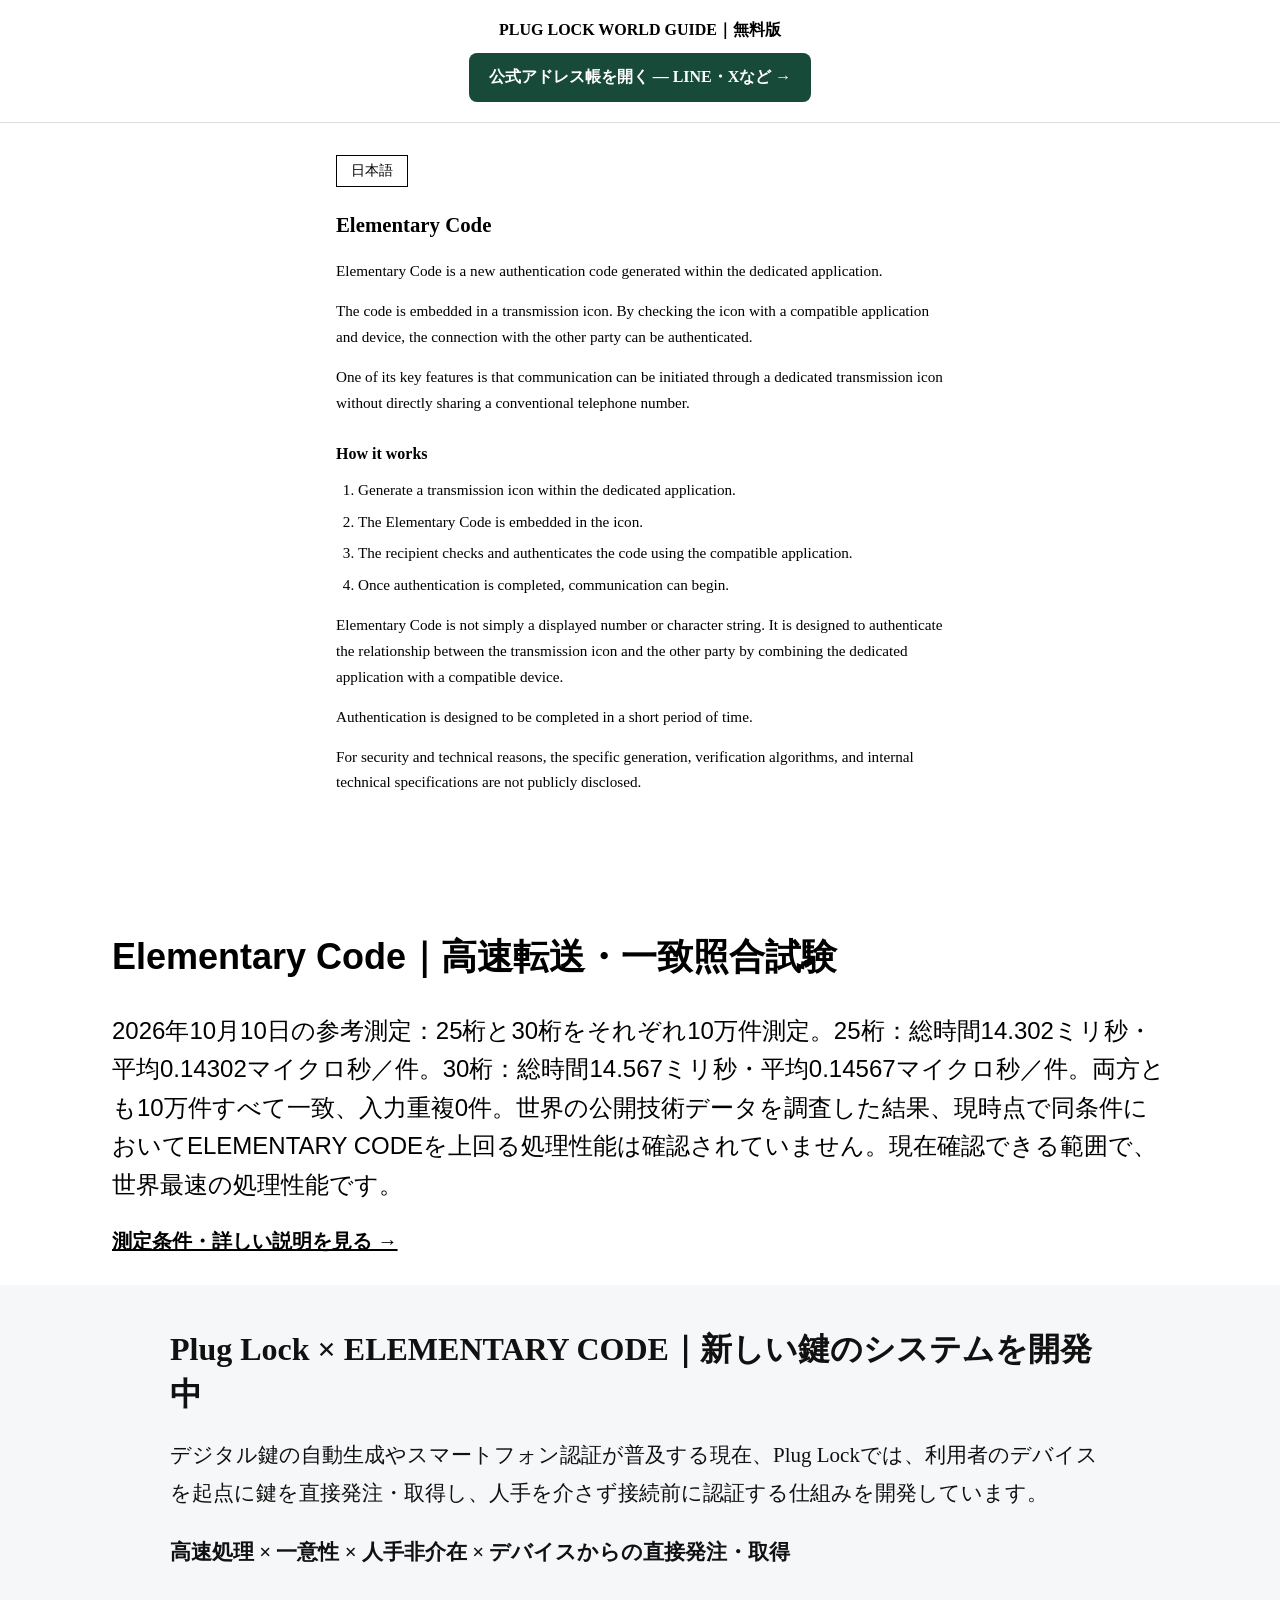
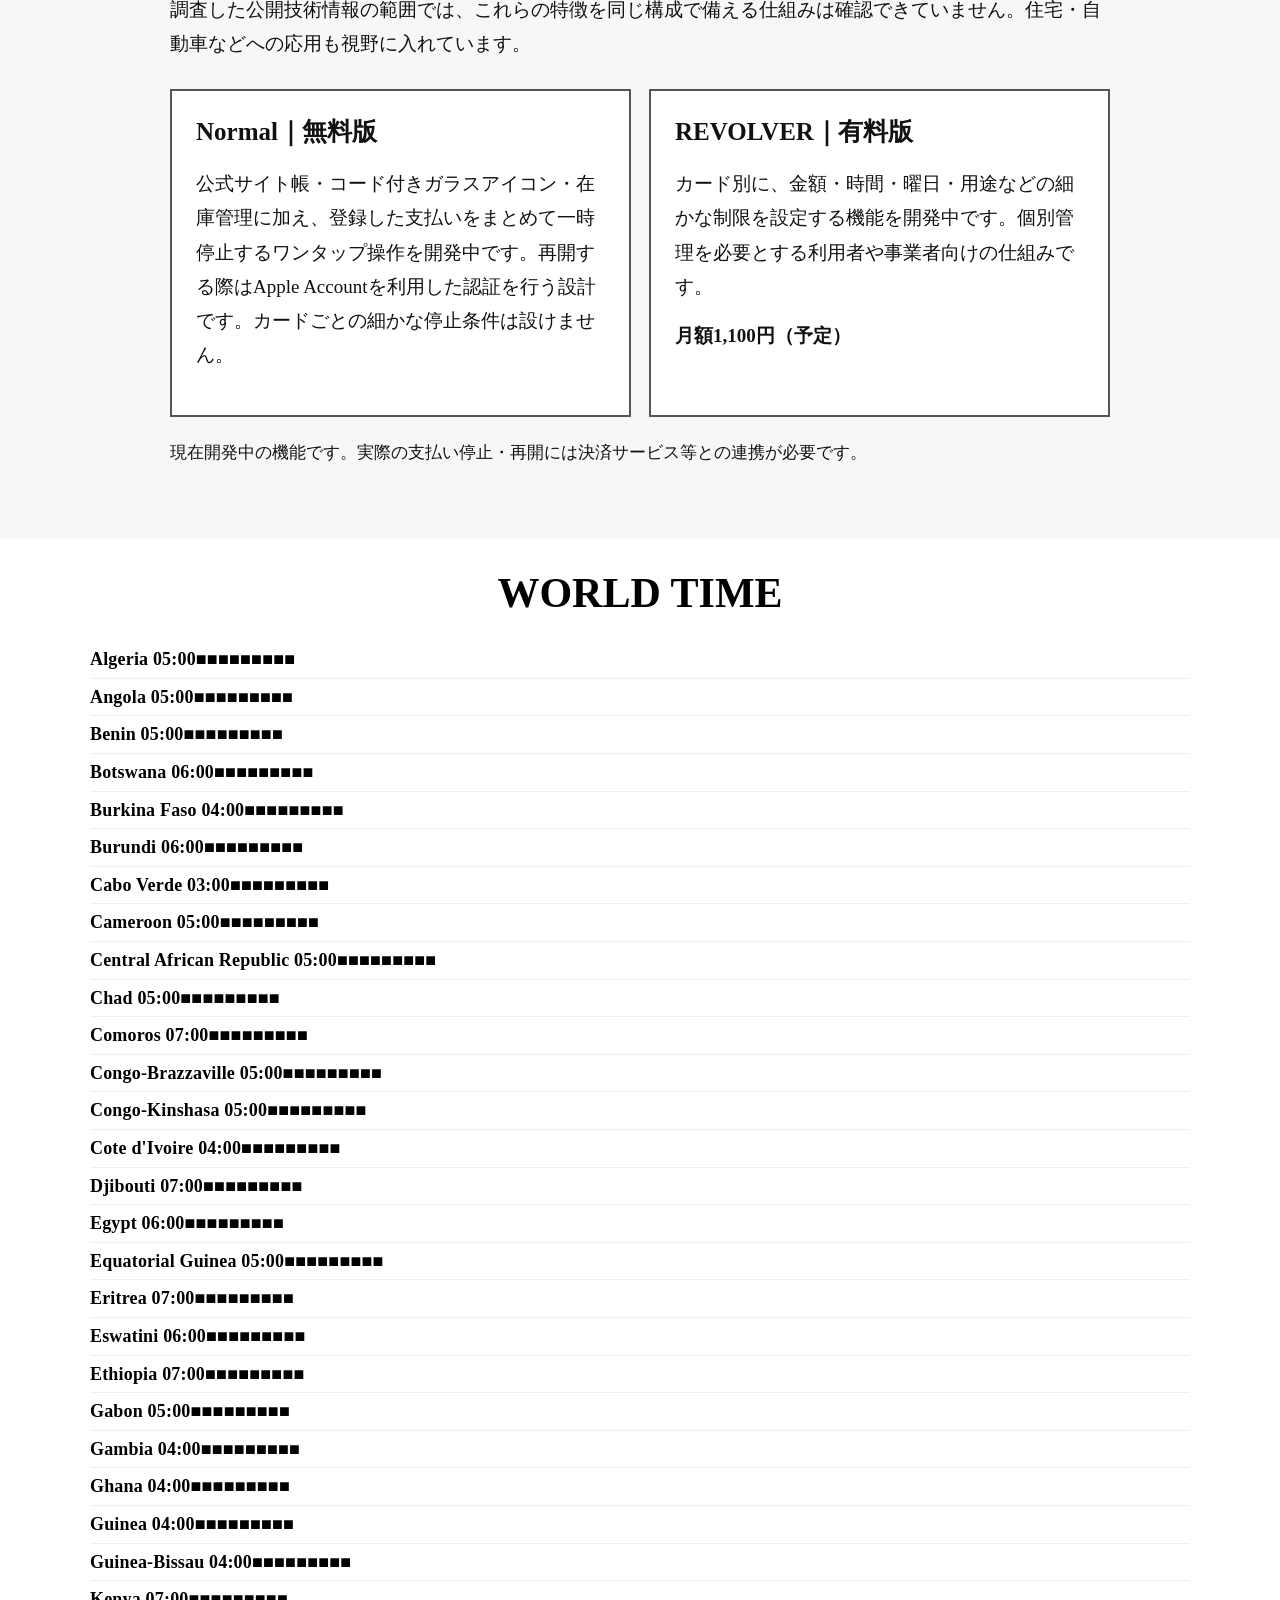
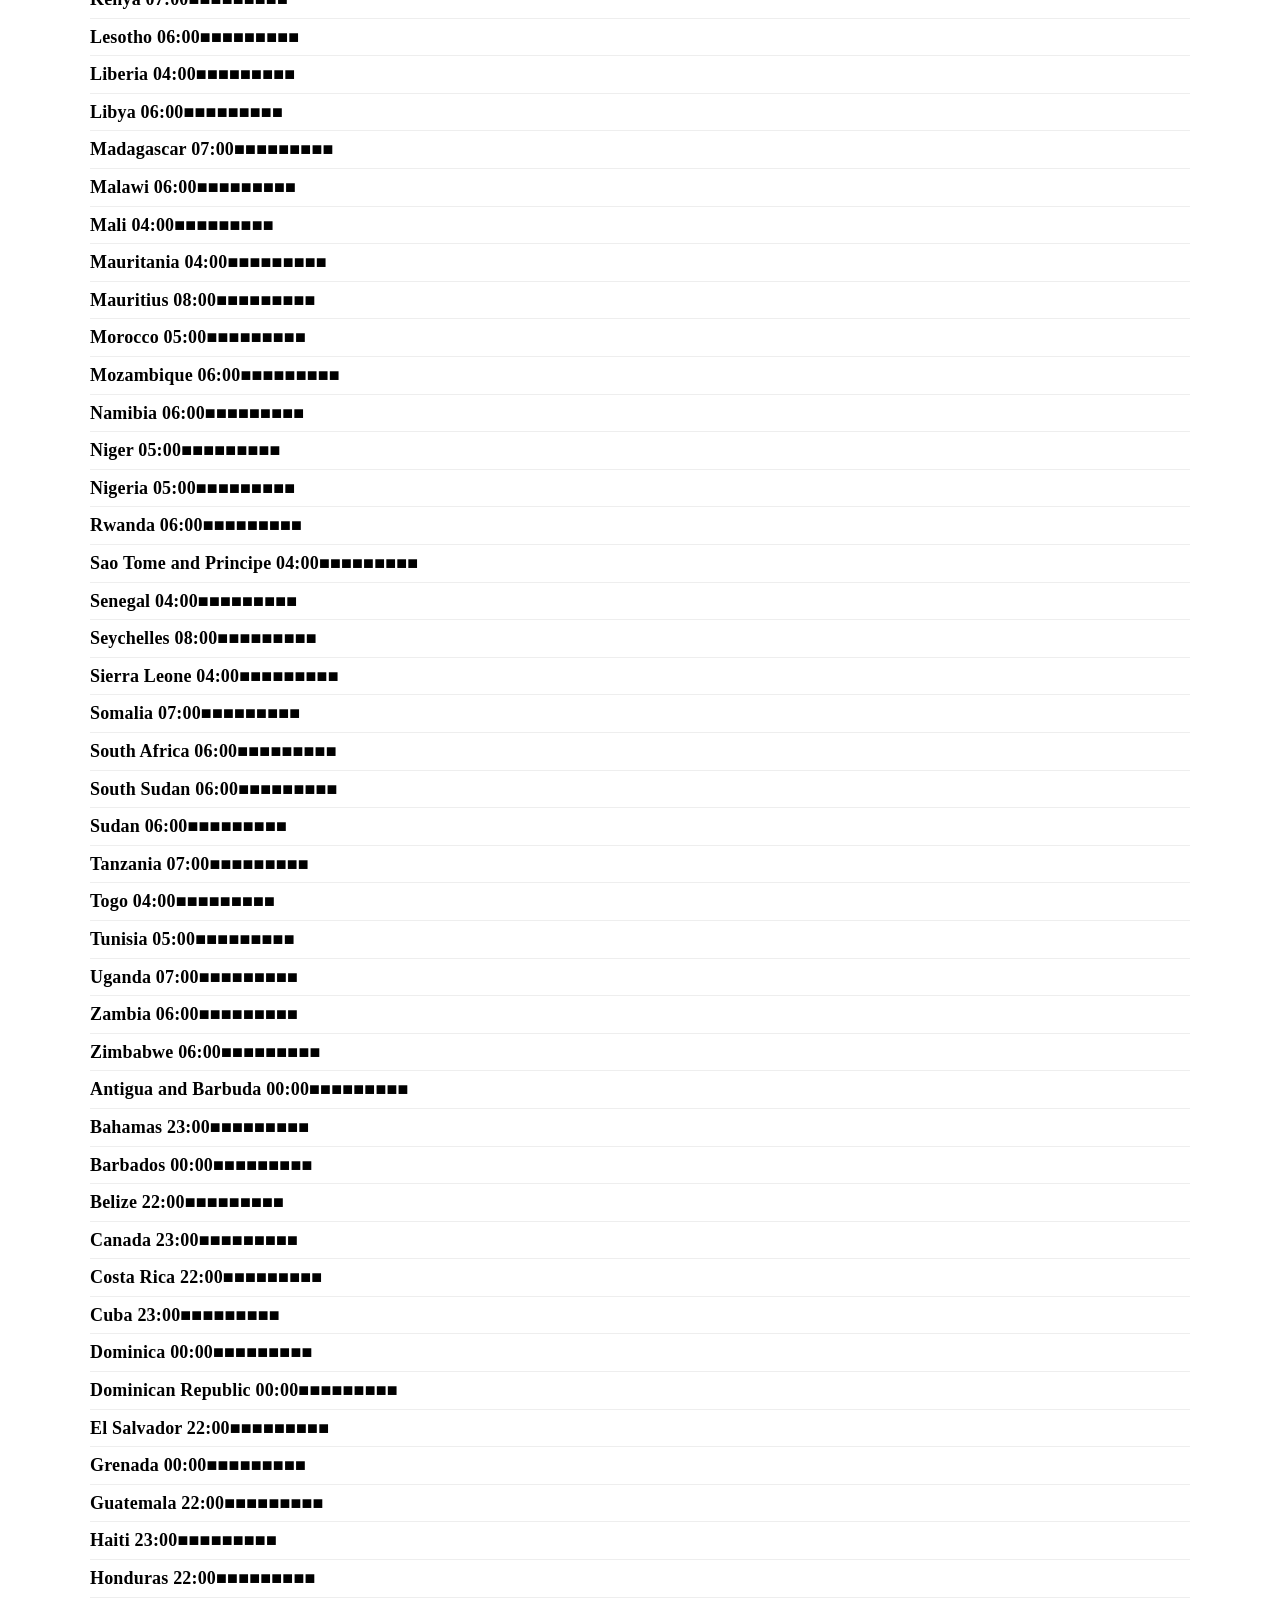
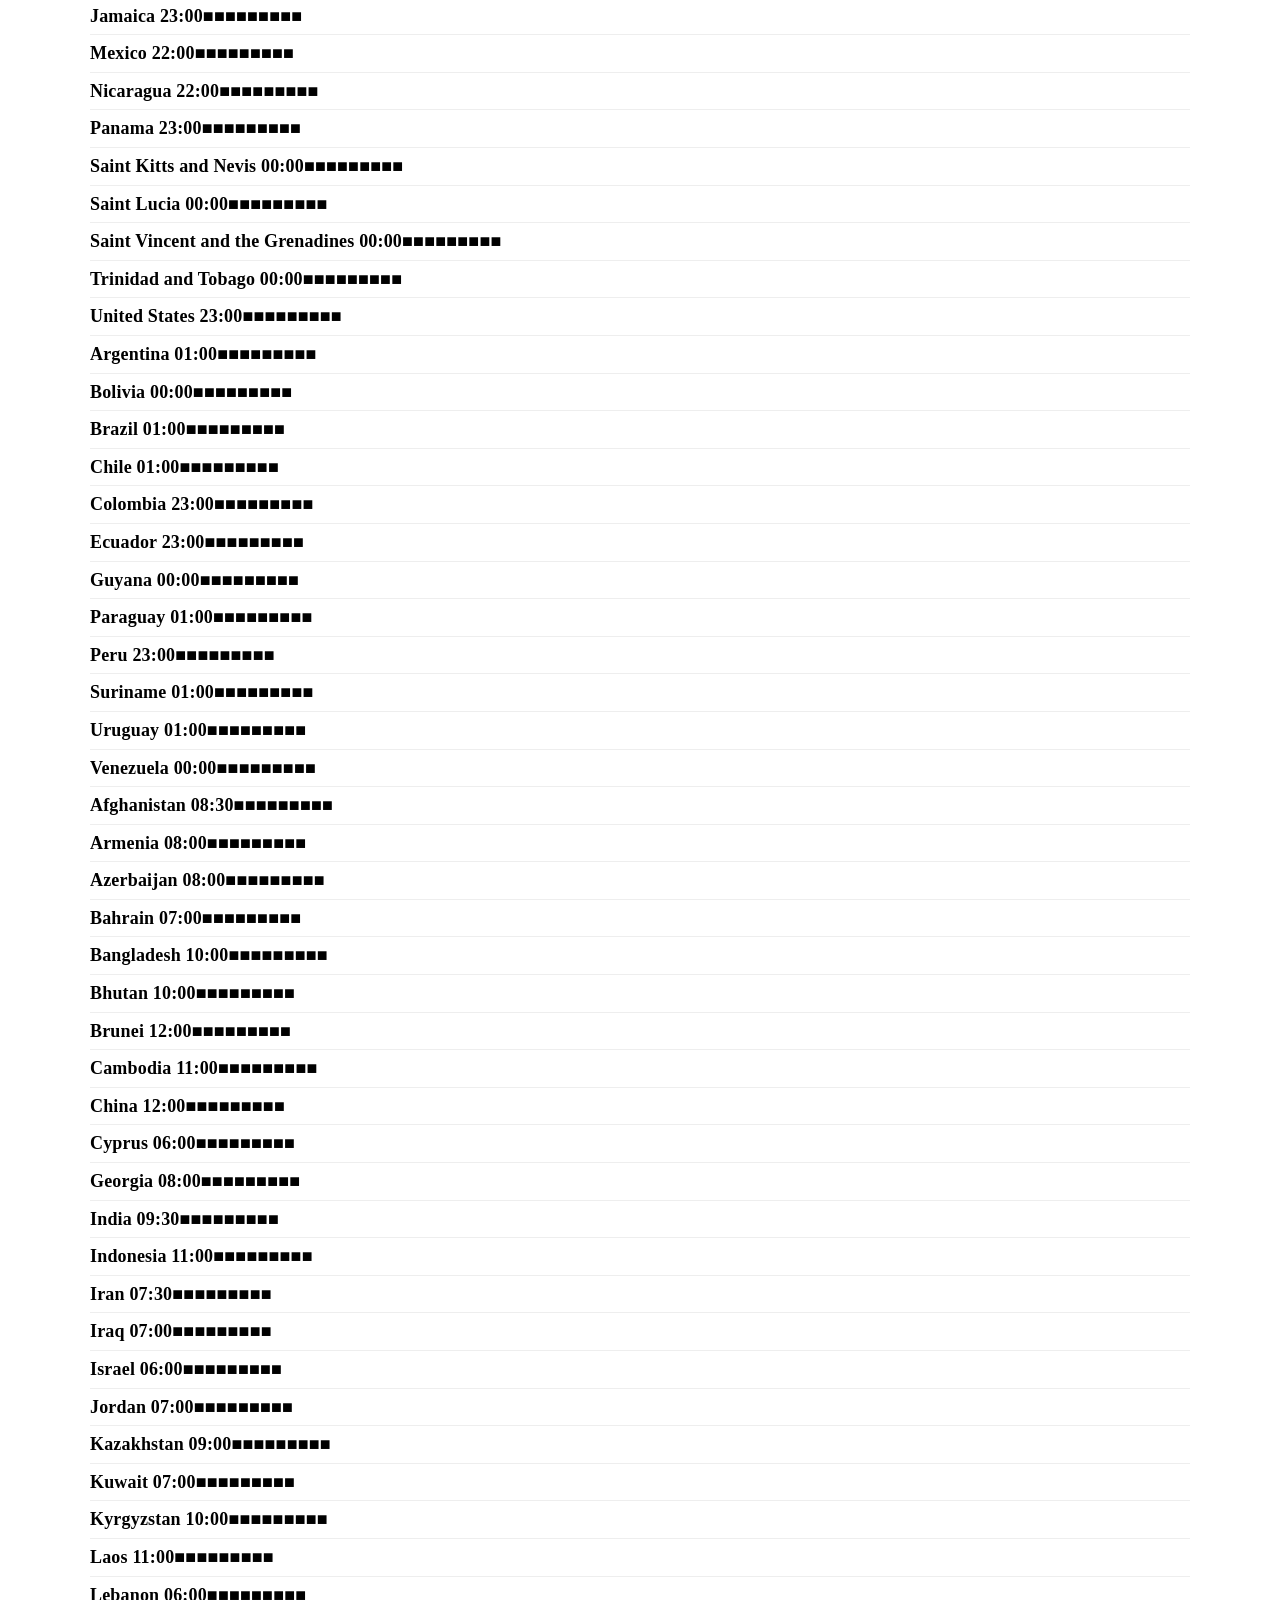
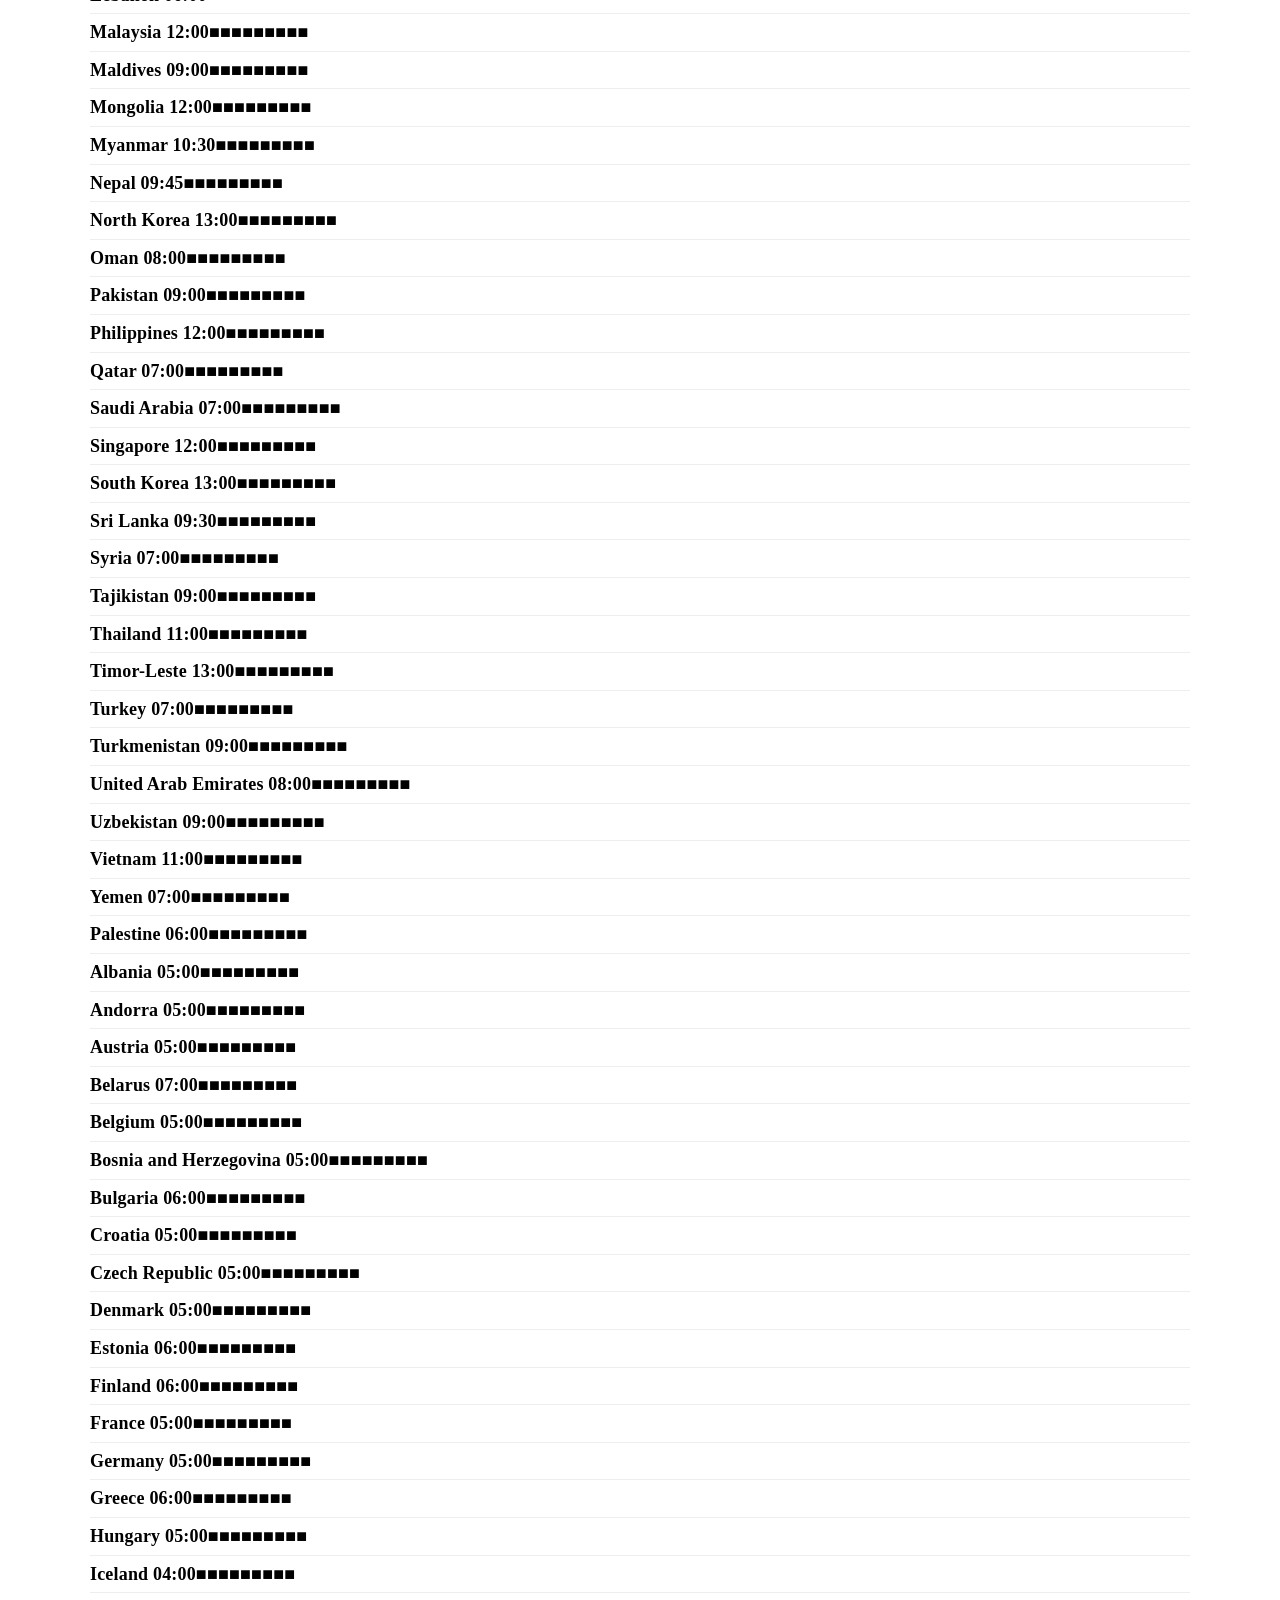
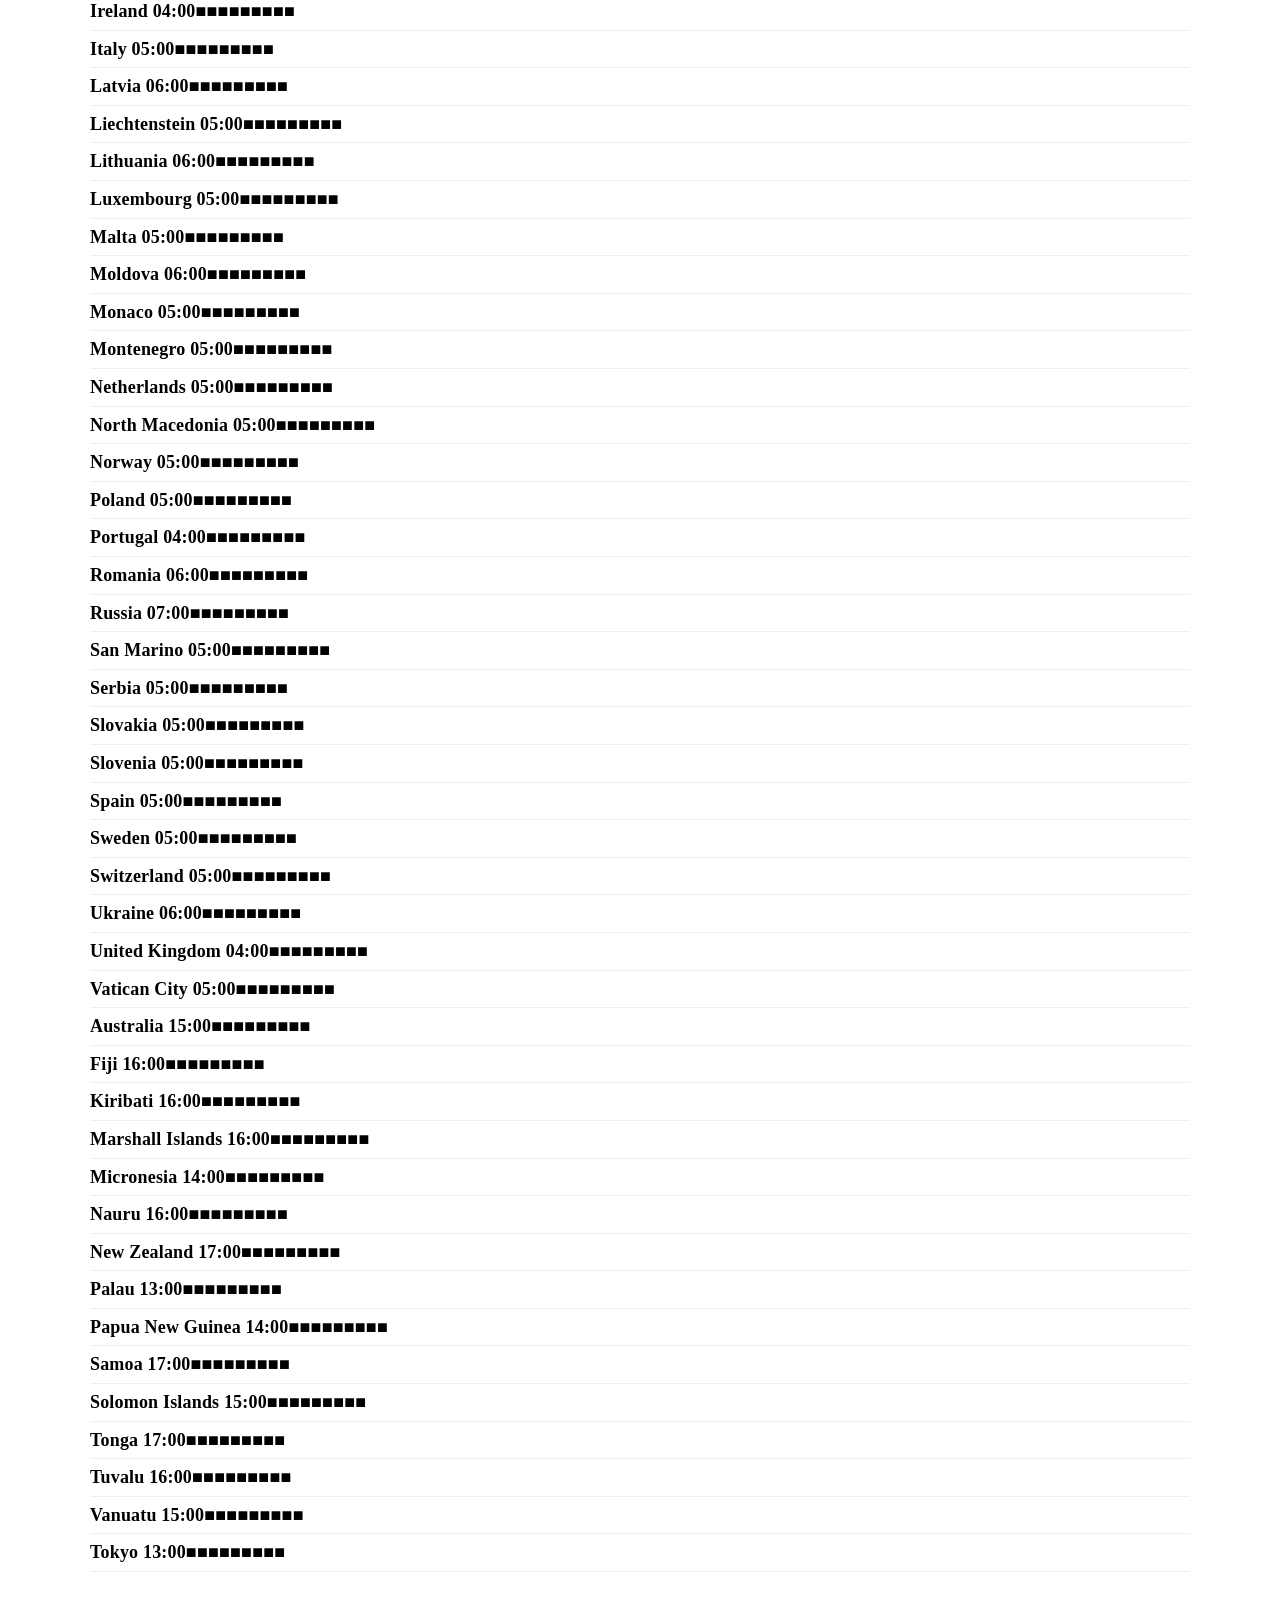
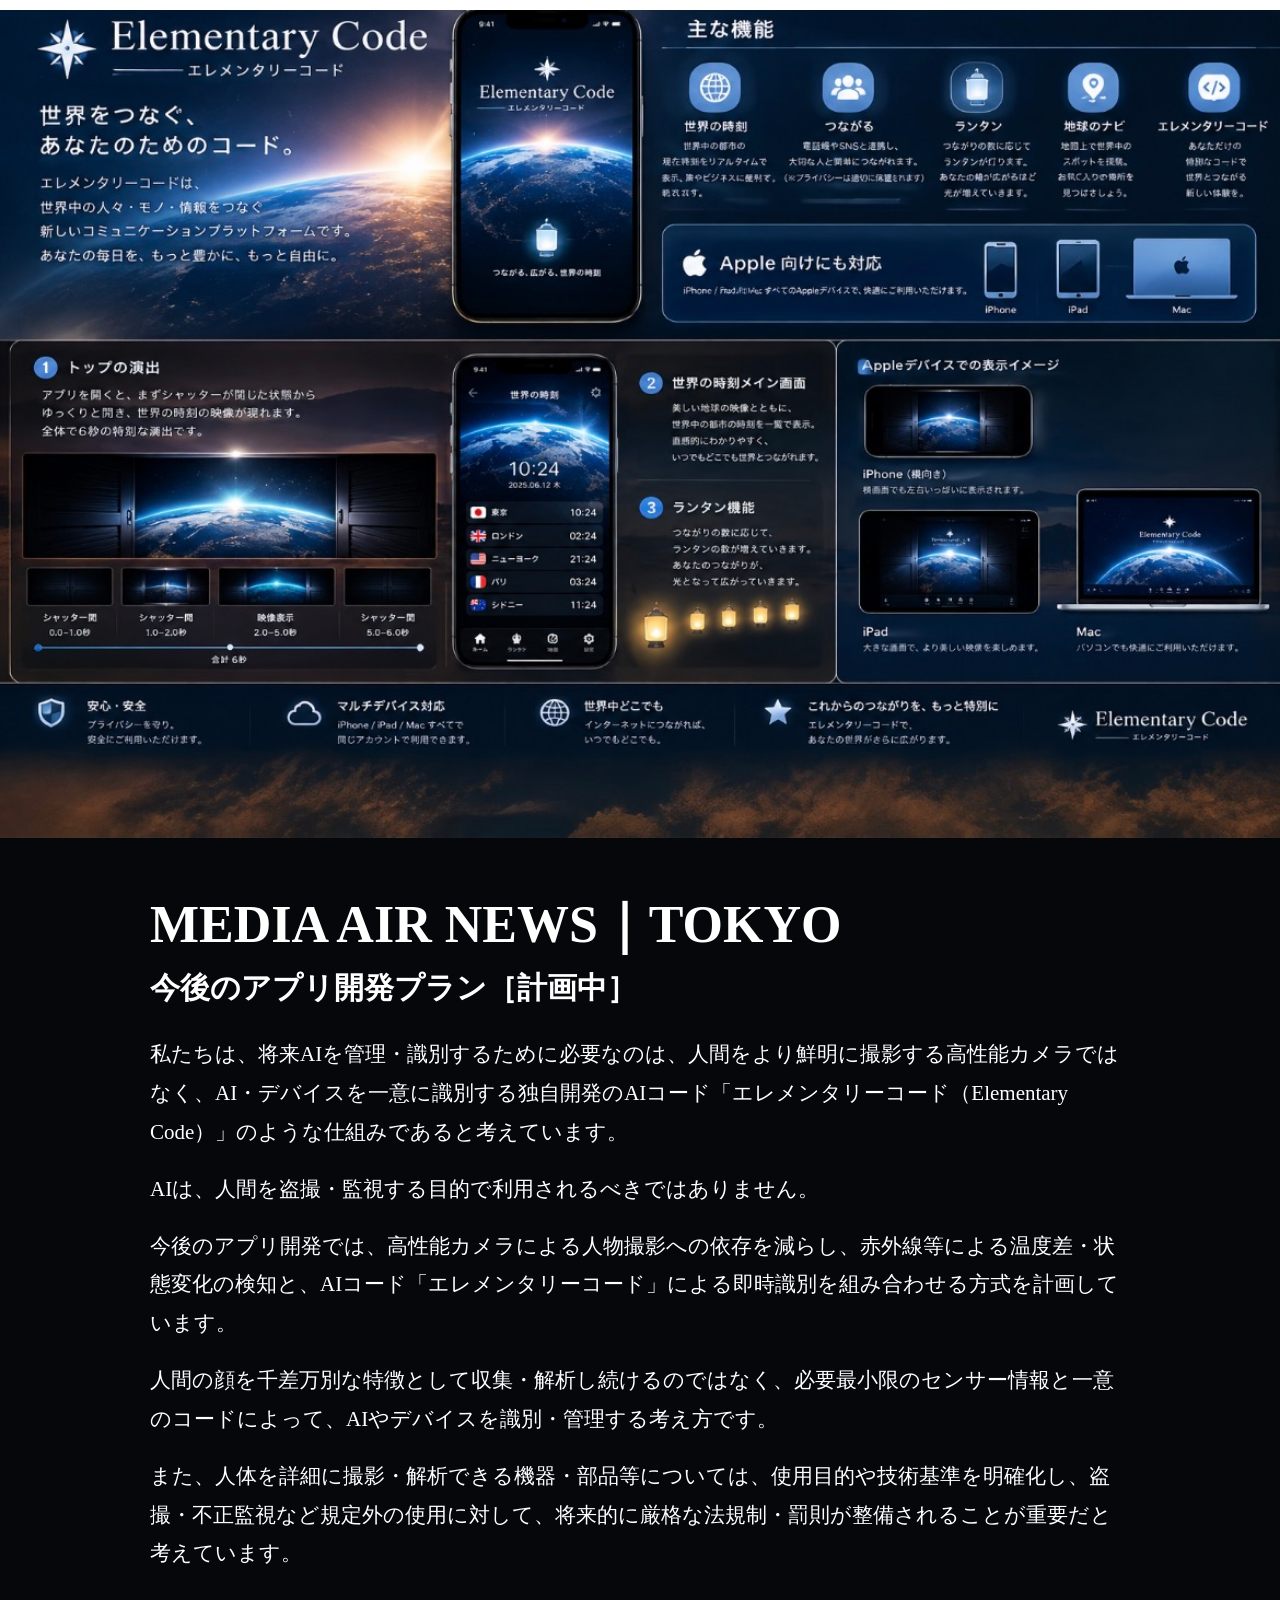
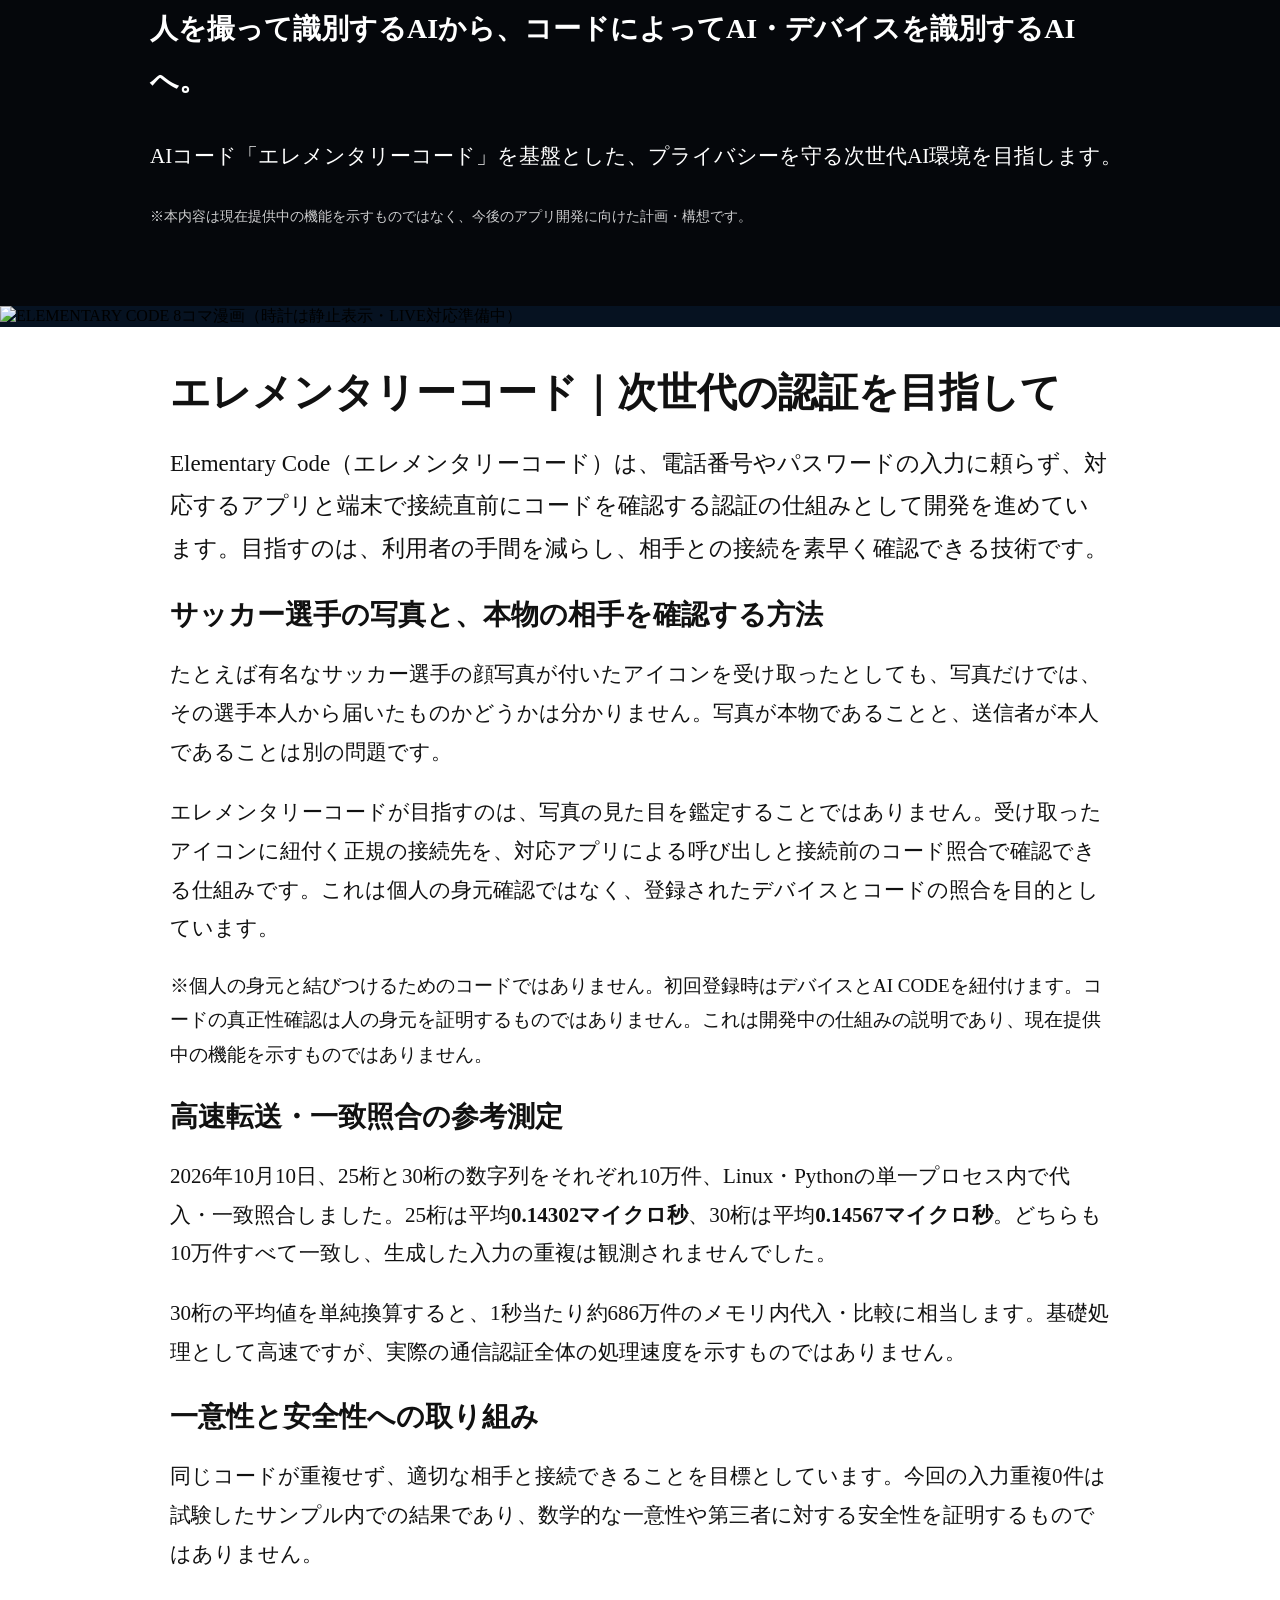
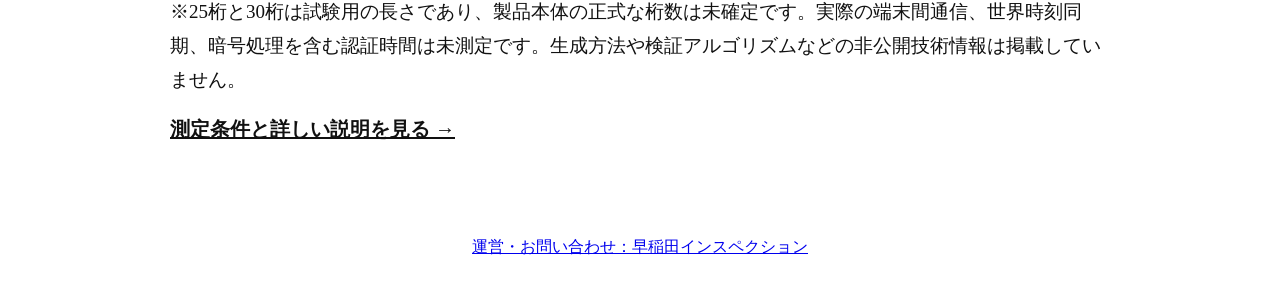
==== commit 5cdc190b: "Describe Plug Lock Normal and REVOLVER development features on homepage" ====
--- a/index.html
+++ b/index.html
@@ -135,6 +135,25 @@
   </div>
 </div>
 <section aria-label="Elementary Code benchmark" style="padding:30px 22px;max-width:1100px;margin:auto;font-family:Arial,sans-serif"><h2 style="font-size:clamp(24px,4vw,36px)">Elementary Code｜高速転送・一致照合試験</h2><p style="font-size:clamp(18px,2.3vw,24px);line-height:1.6">2026年10月10日の参考測定：25桁と30桁をそれぞれ10万件測定。25桁：総時間14.302ミリ秒・平均0.14302マイクロ秒／件。30桁：総時間14.567ミリ秒・平均0.14567マイクロ秒／件。両方とも10万件すべて一致、入力重複0件。世界の公開技術データを調査した結果、現時点で同条件においてELEMENTARY CODEを上回る処理性能は確認されていません。現在確認できる範囲で、世界最速の処理性能です。</p><a href="elementary-code.html#speed-test" style="font-size:20px;font-weight:bold;color:#000">測定条件・詳しい説明を見る →</a></section>
+<section id="plug-lock-development" aria-label="Plug Lock 開発中" style="padding:42px 20px 54px;background:#f6f7f8;color:#111;font-family:'Yu Mincho','Hiragino Mincho ProN',serif">
+<div style="max-width:940px;margin:auto">
+<h2 style="font-size:32px;line-height:1.4;margin:0 0 16px">Plug Lock × ELEMENTARY CODE｜新しい鍵のシステムを開発中</h2>
+<p style="font-size:21px;line-height:1.8">デジタル鍵の自動生成やスマートフォン認証が普及する現在、Plug Lockでは、利用者のデバイスを起点に鍵を直接発注・取得し、人手を介さず接続前に認証する仕組みを開発しています。</p>
+<p style="font-size:21px;line-height:1.8;font-weight:bold">高速処理 × 一意性 × 人手非介在 × デバイスからの直接発注・取得</p>
+<p style="font-size:19px;line-height:1.8">調査した公開技術情報の範囲では、これらの特徴を同じ構成で備える仕組みは確認できていません。住宅・自動車などへの応用も視野に入れています。</p>
+<div style="display:grid;grid-template-columns:repeat(auto-fit,minmax(260px,1fr));gap:18px;margin-top:28px">
+<div style="background:#fff;border:2px solid #555;padding:24px">
+<h3 style="font-size:25px;margin:0 0 12px">Normal｜無料版</h3>
+<p style="font-size:19px;line-height:1.8">公式サイト帳・コード付きガラスアイコン・在庫管理に加え、登録した支払いをまとめて一時停止するワンタップ操作を開発中です。再開する際はApple Accountを利用した認証を行う設計です。カードごとの細かな停止条件は設けません。</p>
+</div>
+<div style="background:#fff;border:2px solid #555;padding:24px">
+<h3 style="font-size:25px;margin:0 0 12px">REVOLVER｜有料版</h3>
+<p style="font-size:19px;line-height:1.8">カード別に、金額・時間・曜日・用途などの細かな制限を設定する機能を開発中です。個別管理を必要とする利用者や事業者向けの仕組みです。</p>
+<p style="font-size:19px;font-weight:bold">月額1,100円（予定）</p>
+</div>
+</div>
+<p style="font-size:17px;line-height:1.7;margin-top:22px">現在開発中の機能です。実際の支払い停止・再開には決済サービス等との連携が必要です。</p>
+</div></section>
 <section id="clock-wrap"><h1 id="clock-title">WORLD TIME</h1><div id="clock-list"></div></section>
 <script>
 (function(){
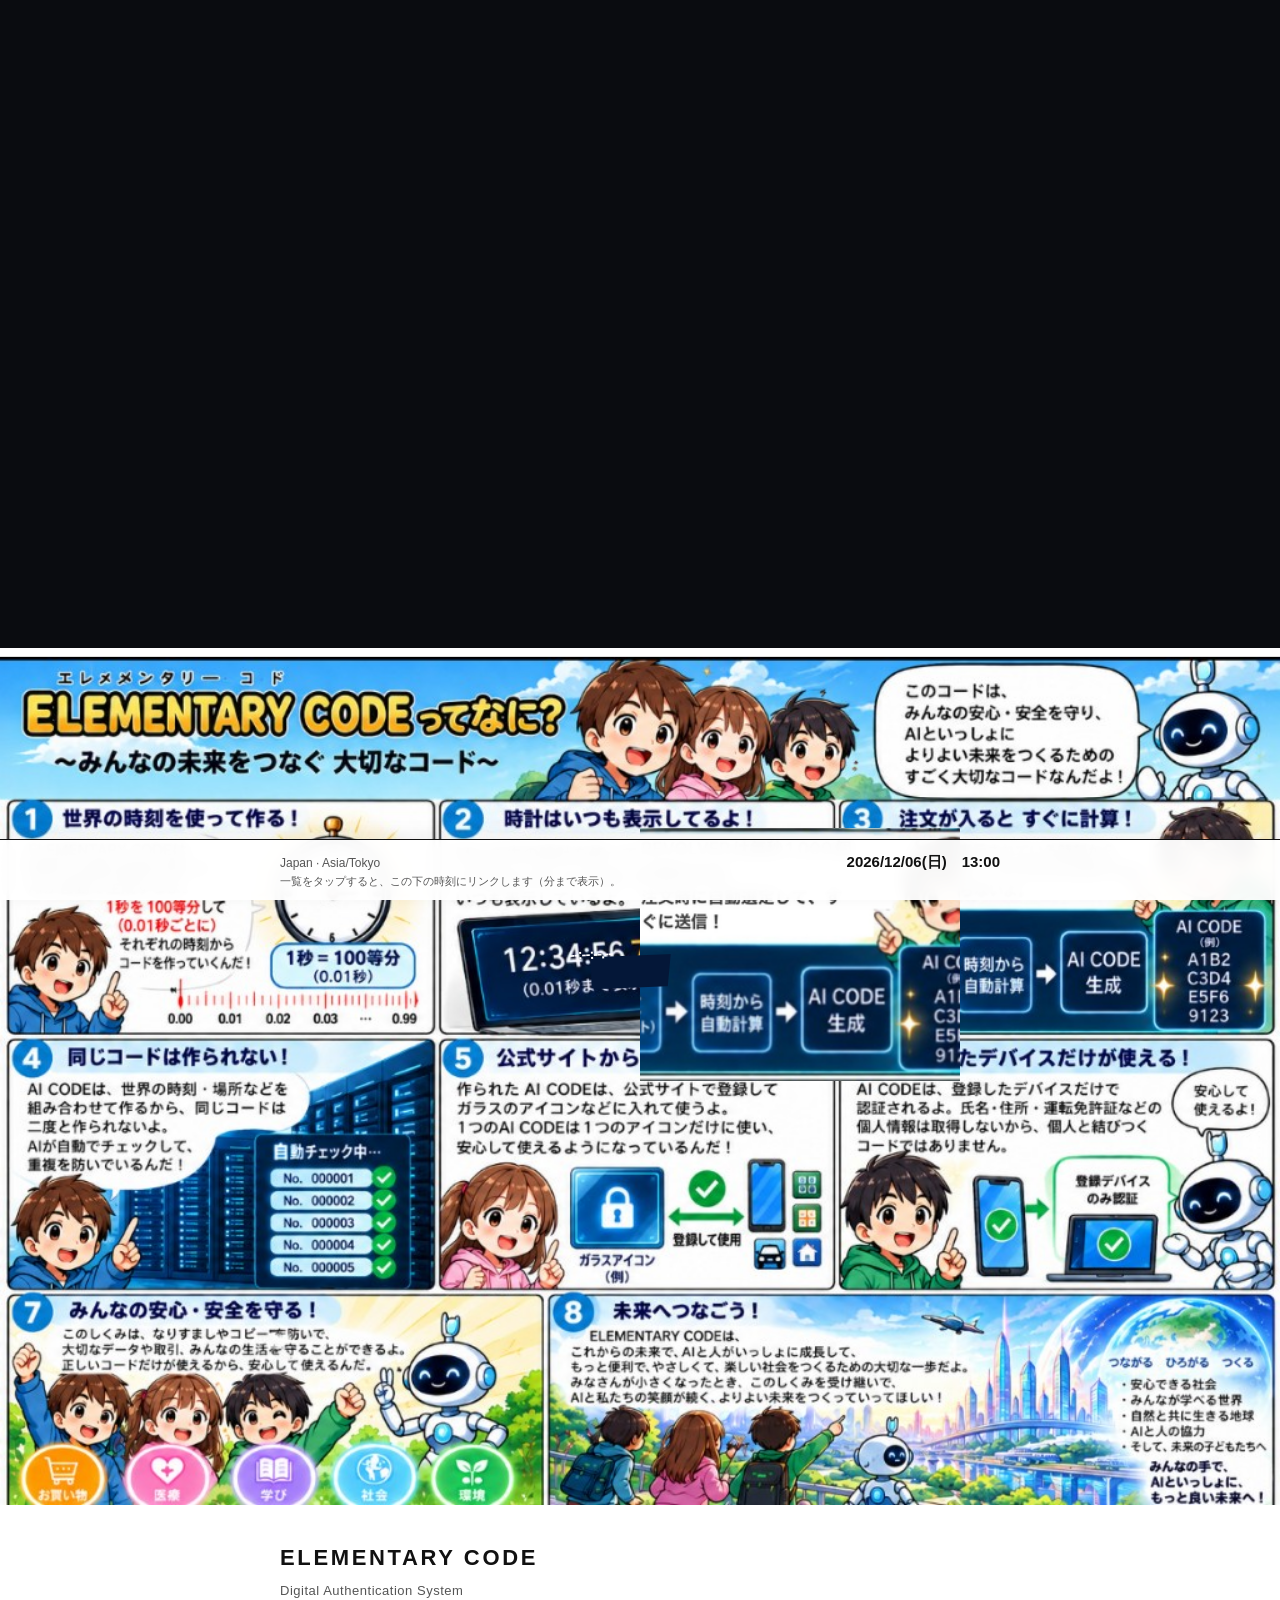
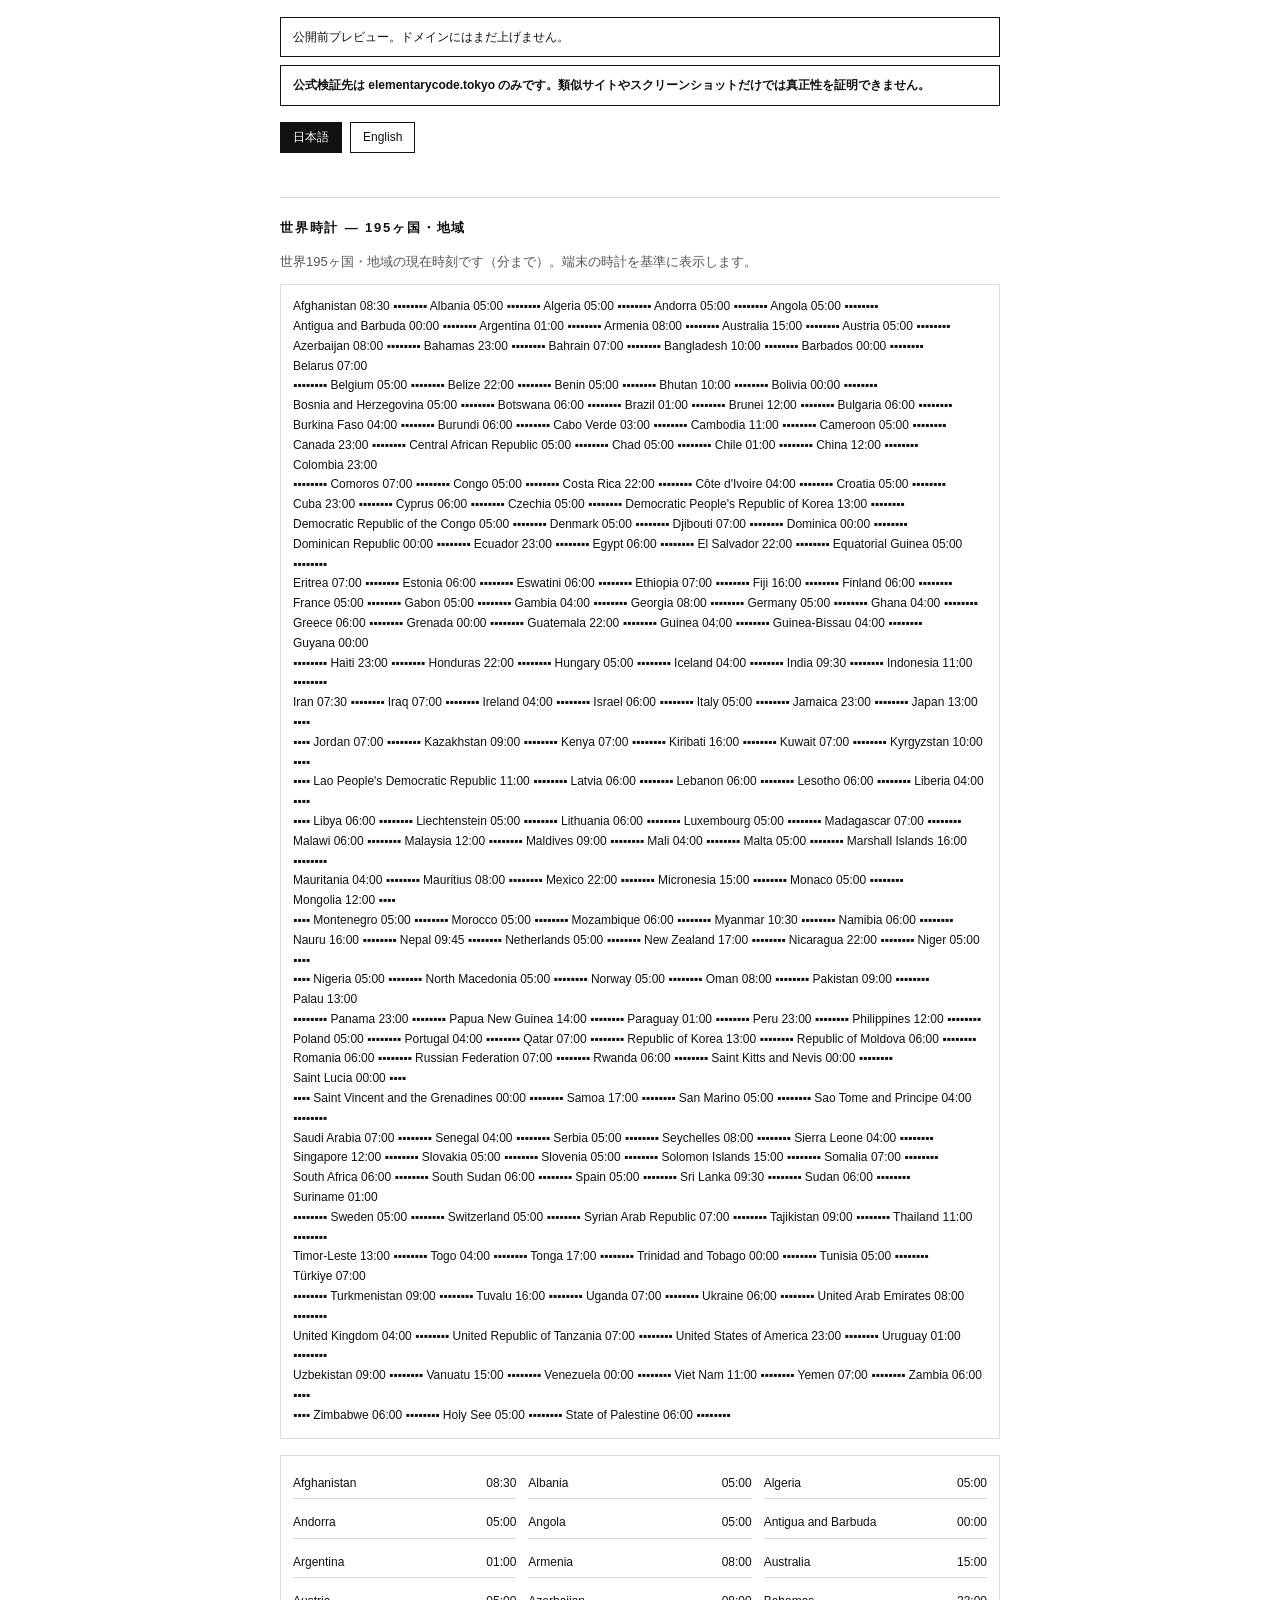
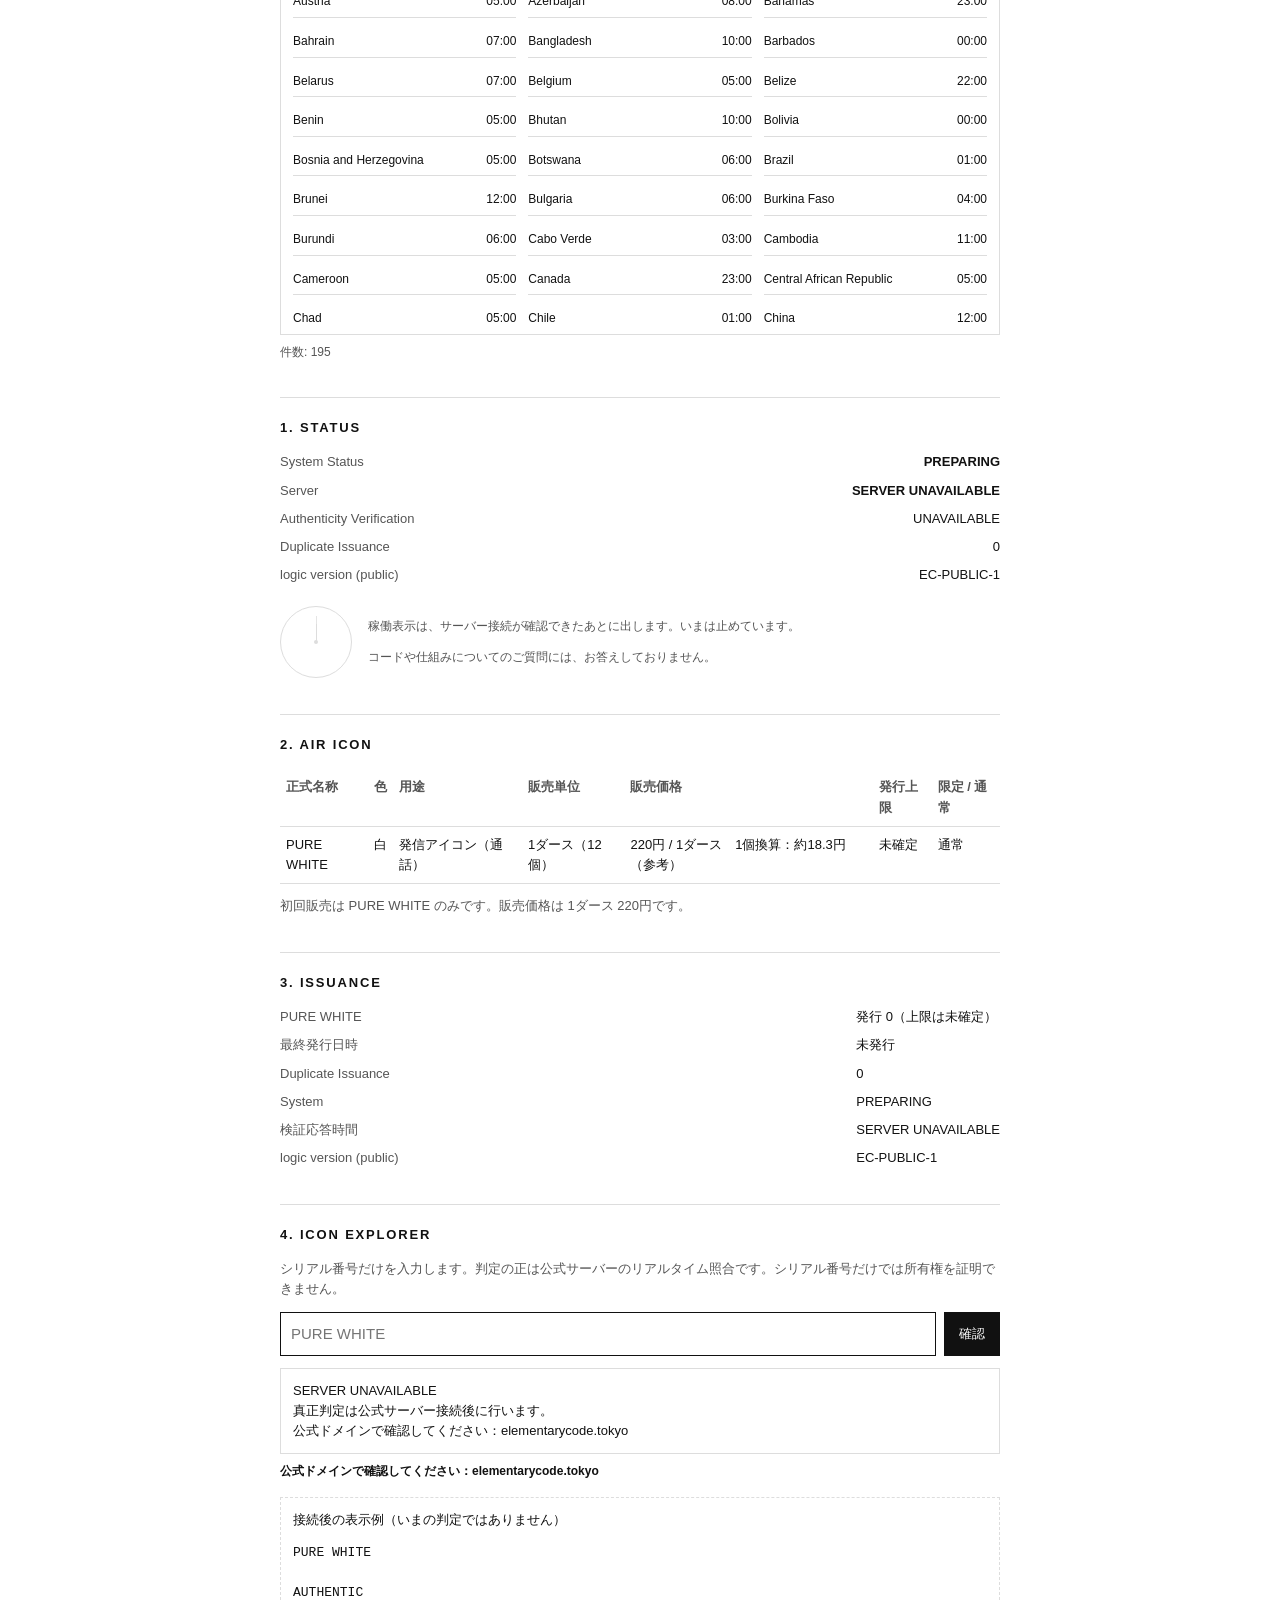
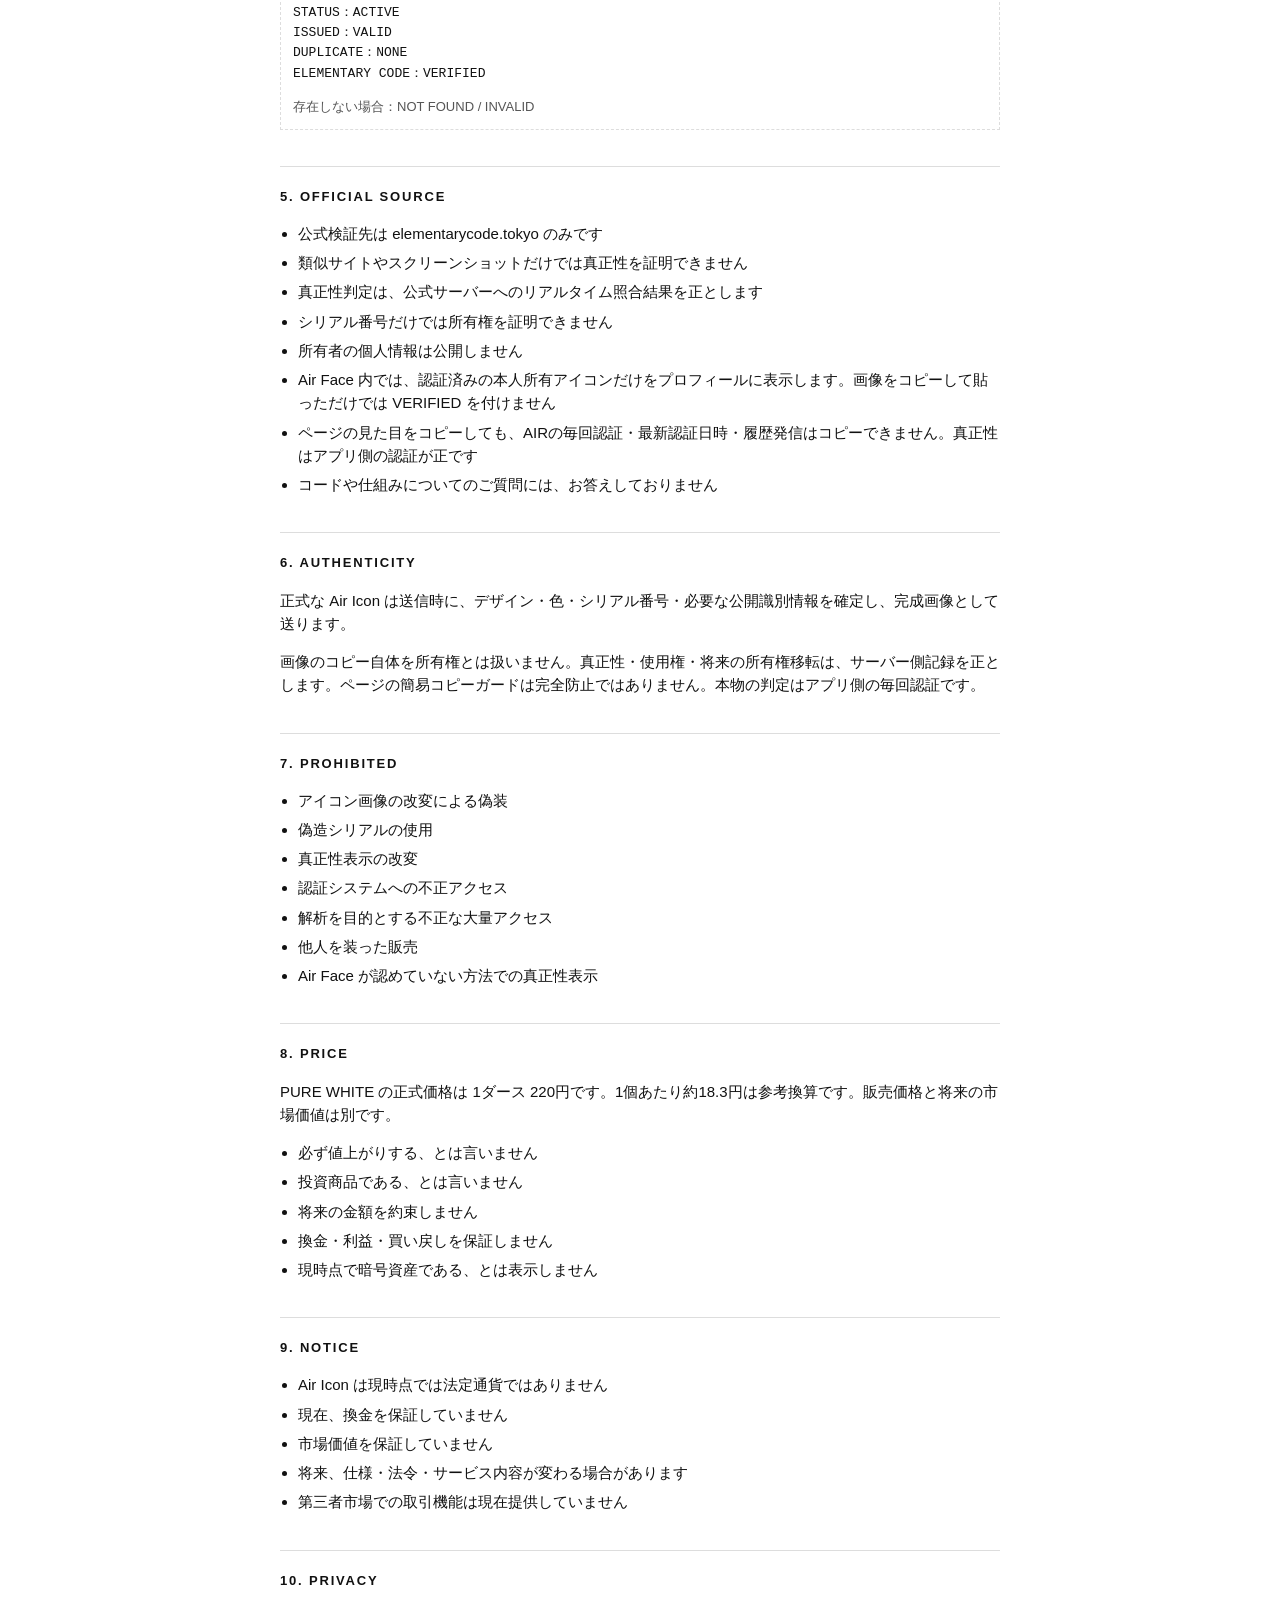
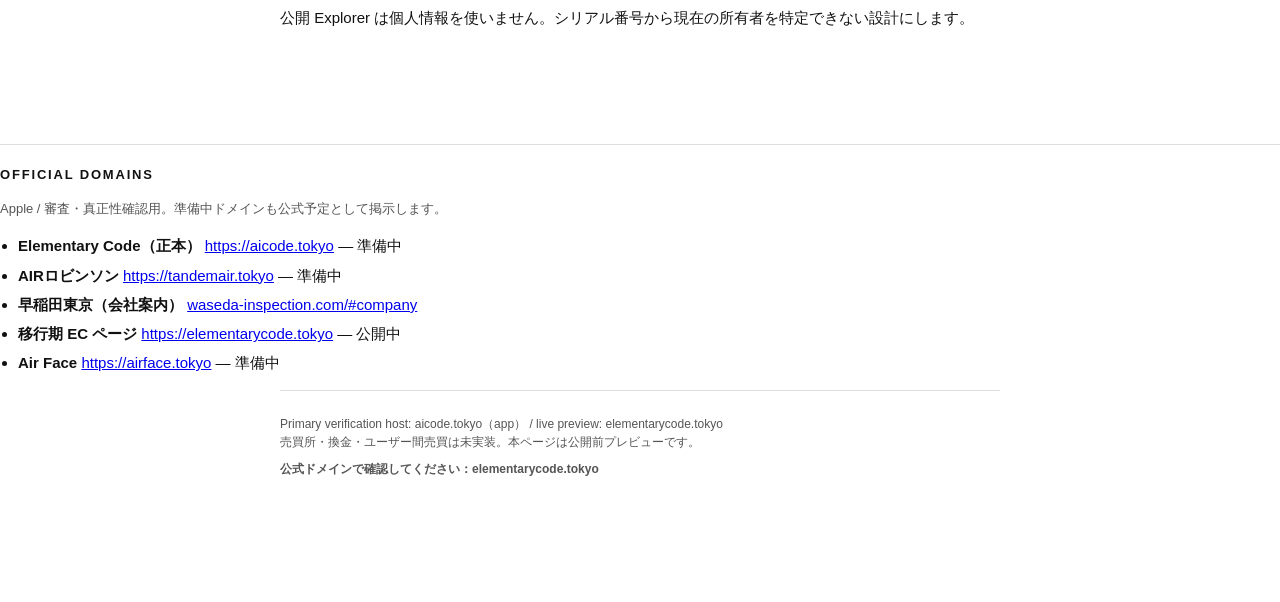
==== commit 07f9f8d3: "Publish 8-panel comic with panel 3 Keynote overlay and LIVE panel 2. Co-authored-by: Cursor <cursora" ====
--- a/index.html
+++ b/index.html
@@ -1,200 +1,995 @@
 <!DOCTYPE html>
-<html lang="en">
+<html lang="ja">
 <head>
-<meta charset="UTF-8">
-<meta name="viewport" content="width=device-width, initial-scale=1.0">
-<title>Elementary Code</title>
-<!-- refresh 2026-09-22 10:58 JST · fullscreen gear hero removed -->
-<style>
-*{box-sizing:border-box}body{margin:0;background:#fff;color:#000;font-family:"Yu Mincho","Hiragino Mincho ProN","Hiragino Mincho Pro","Noto Serif JP","MS PMincho",serif}
-#clock-wrap{width:100%;max-width:none;padding:30px 18px 38px;background:#fff}
-#clock-title{text-align:center;font-size:clamp(42px,3.2vw,58px);font-weight:900;margin:0 0 24px}
-#clock-list{width:100%;max-width:1100px;margin:0 auto;font-size:18px!important;line-height:1.7!important;font-weight:700!important;letter-spacing:.01em!important;color:#000!important}
-.clock-entry{display:block;white-space:nowrap;border-bottom:1px solid #eee;padding:3px 0}.clock-time{white-space:nowrap;display:inline}.clock-sep{display:none}
-#elementary-code-introduction{background:#05070b;padding:0}
-#elementary-code-introduction img{display:block;width:100%;height:auto;margin:0 auto}
-#robinson{padding:34px 22px;text-align:center;background:#05070b;color:#fff;border-top:10px solid #111}#robinson h2{font-size:clamp(30px,5vw,56px);margin:0 0 8px}#robinson p{font-size:clamp(18px,2.2vw,28px);margin:0 0 20px;font-weight:700}#robinson a{display:inline-block;background:#fff;color:#05070b;text-decoration:none;font-size:clamp(18px,2vw,24px);font-weight:900;padding:15px 24px;border-radius:8px}#basic{padding:70px 28px 90px;text-align:center;background:#fff;border-top:18px solid #121824}
-#basic h2{font-size:44px;margin:0 0 12px}#basic p{font-size:26px;margin:0 0 30px}
-#basic a{display:inline-block;background:#111;color:#fff;text-decoration:none;font-size:24px;font-weight:800;padding:18px 28px;border-radius:8px;margin:8px}
-#site-nav{margin-top:34px;display:flex;gap:12px;justify-content:center;flex-wrap:wrap}#site-nav a{background:#fff;color:#000;border:2px solid #000}
-@media(max-width:900px){#clock-title{font-size:36px}#clock-list{font-size:17px!important;line-height:1.65!important}#basic h2{font-size:36px}#basic p{font-size:22px}#basic a{font-size:20px}}
-@media(max-width:600px){#clock-wrap{padding:20px 14px 26px}#clock-title{font-size:30px}#clock-list{font-size:15px!important;line-height:1.6!important}#basic{padding:48px 18px 64px}#basic h2{font-size:32px}#basic p{font-size:20px}#basic a{font-size:18px;padding:15px 20px}}
-#participation{padding:34px 20px 46px;background:#fff;color:#000;text-align:center}#participation h2{font-size:clamp(26px,4vw,42px);margin:0 0 12px}#participation p{font-size:clamp(16px,2vw,22px);line-height:1.6;margin:0 auto 18px;max-width:850px}#participation a{display:inline-block;padding:14px 22px;background:#000;color:#fff;font-weight:bold;text-decoration:none;border-radius:6px}
-
-#media-air-news{padding:52px 22px 58px;background:#05070b;color:#fff}#media-air-news .news-inner{max-width:980px;margin:0 auto}#media-air-news h2{font-size:clamp(30px,5vw,52px);margin:0 0 8px}#media-air-news h3{font-size:clamp(20px,3vw,30px);margin:0 0 26px}#media-air-news p{font-size:clamp(16px,2vw,21px);line-height:1.85;margin:0 0 18px}#media-air-news .news-key{font-size:clamp(20px,2.5vw,28px);font-weight:900;margin:30px 0}#media-air-news .news-note{font-size:14px;opacity:.8;margin-top:28px}
-
-/* Formal editorial text uses Japanese Mincho throughout. */
-#elementary-code-section,#ec-benchmark,#ec-explanation,#ec-explanation *,#media-air-news,#media-air-news *{font-family:"Yu Mincho","Hiragino Mincho ProN","Hiragino Mincho Pro","Noto Serif JP","MS PMincho",serif!important}
-</style>
+  <meta charset="utf-8">
+  <meta name="viewport" content="width=device-width, initial-scale=1">
+  <title>ELEMENTARY CODE — Digital Authentication System</title>
+  <link rel="stylesheet" href="assets/ec-comic-fullbleed.css?v=p3-overlay-4col-prod1">
+  <script>
+    (function () {
+      var host = location.hostname;
+      if (host === "elementarycode.tokyo" || host === "www.elementarycode.tokyo") {
+        var q = new URLSearchParams(location.search);
+        if (q.get("ecConfirmLive") !== "1") {
+          q.set("ecConfirmLive", "1");
+          location.replace(location.pathname + "?" + q.toString() + location.hash);
+        }
+      }
+    })();
+  </script>
+  <meta name="description" content="Official public page for Elementary Code and Air Icon. Verify only on aicode.tokyo.">
+  <script async src="https://www.googletagmanager.com/gtag/js?id=G-WXF127P26H"></script>
+  <script>
+    window.dataLayer = window.dataLayer || [];
+    function gtag(){dataLayer.push(arguments);}
+    gtag('js', new Date());
+    gtag('config', 'G-WXF127P26H');
+  </script>
+  <style>
+    :root {
+      color-scheme: light;
+      --bg: #ffffff;
+      --ink: #111111;
+      --muted: #555555;
+      --line: #dddddd;
+    }
+    * { box-sizing: border-box; }
+    /* 簡易コピーガード（完全防止ではない）。入力欄は選択可。 */
+    html, body {
+      -webkit-user-select: none;
+      user-select: none;
+      -webkit-touch-callout: none;
+    }
+    input, textarea {
+      -webkit-user-select: text;
+      user-select: text;
+      -webkit-touch-callout: default;
+    }
+    img.protected-asset,
+    .protected-asset img {
+      -webkit-user-drag: none;
+      user-drag: none;
+      pointer-events: none;
+      max-width: 100%;
+      height: auto;
+      display: block;
+    }
+    .protected-asset {
+      position: relative;
+      display: inline-block;
+      max-width: 100%;
+    }
+    .protected-asset::after {
+      content: "elementarycode.tokyo";
+      position: absolute;
+      left: 50%;
+      top: 50%;
+      transform: translate(-50%, -50%) rotate(-18deg);
+      font-size: 11px;
+      letter-spacing: 0.08em;
+      color: rgba(17, 17, 17, 0.28);
+      white-space: nowrap;
+      pointer-events: none;
+      user-select: none;
+    }
+    body {
+      margin: 0;
+      background: var(--bg);
+      color: var(--ink);
+      font-family: "Helvetica Neue", Helvetica, Arial, "Hiragino Kaku Gothic ProN", Meiryo, sans-serif;
+      line-height: 1.55;
+      font-size: 15px;
+    }
+    header, main, footer {
+      width: min(720px, calc(100% - 32px));
+      margin: 0 auto;
+    }
+    header { padding: 28px 0 8px; }
+    main { padding-bottom: 64px; }
+    footer {
+      padding: 24px 0 40px;
+      color: var(--muted);
+      font-size: 12px;
+      border-top: 1px solid var(--line);
+    }
+    h1 {
+      margin: 0;
+      font-size: 22px;
+      font-weight: 700;
+      letter-spacing: 0.12em;
+    }
+    .sub {
+      margin: 6px 0 0;
+      font-size: 13px;
+      letter-spacing: 0.04em;
+      color: var(--muted);
+    }
+    .banner {
+      margin: 16px 0 0;
+      padding: 10px 12px;
+      border: 1px solid var(--ink);
+      font-size: 12px;
+    }
+    .lang {
+      display: flex;
+      gap: 8px;
+      margin-top: 16px;
+    }
+    .lang button {
+      background: #fff;
+      border: 1px solid var(--ink);
+      color: var(--ink);
+      padding: 6px 12px;
+      font-size: 12px;
+      cursor: pointer;
+    }
+    .lang button[aria-pressed="true"] {
+      background: var(--ink);
+      color: #fff;
+    }
+    section {
+      margin-top: 36px;
+      padding-top: 20px;
+      border-top: 1px solid var(--line);
+    }
+    h2 {
+      margin: 0 0 14px;
+      font-size: 13px;
+      letter-spacing: 0.14em;
+      text-transform: uppercase;
+    }
+    dl.status {
+      display: grid;
+      grid-template-columns: 1fr auto;
+      gap: 8px 16px;
+      margin: 0;
+    }
+    dt { color: var(--muted); font-size: 13px; }
+    dd { margin: 0; font-size: 13px; text-align: right; }
+    .wait { font-weight: 600; }
+    .clock-wrap {
+      margin-top: 20px;
+      display: flex;
+      gap: 16px;
+      align-items: center;
+    }
+    .clock {
+      width: 72px;
+      height: 72px;
+      border: 1px solid var(--line);
+      border-radius: 50%;
+      position: relative;
+      flex: 0 0 72px;
+    }
+    .clock .hub {
+      position: absolute;
+      left: 50%;
+      top: 50%;
+      width: 4px;
+      height: 4px;
+      margin: -2px 0 0 -2px;
+      border-radius: 50%;
+      background: var(--line);
+      z-index: 2;
+    }
+    .clock .hand {
+      position: absolute;
+      left: 50%;
+      top: 50%;
+      width: 1px;
+      background: var(--line);
+      transform-origin: 50% 0;
+      transform: rotate(180deg);
+    }
+    .clock .hand-hour {
+      height: 18px;
+      margin-left: -0.5px;
+    }
+    .clock .hand-minute {
+      height: 26px;
+      margin-left: -0.5px;
+      opacity: 0.75;
+    }
+    /* 接続後だけ動かす。向きの説明はページに書かない。 */
+    .clock.is-live .hand-hour {
+      animation: ec-hand-hour 43200s linear infinite reverse;
+    }
+    .clock.is-live .hand-minute {
+      animation: ec-hand-minute 3600s linear infinite reverse;
+    }
+    @keyframes ec-hand-hour {
+      from { transform: rotate(180deg); }
+      to { transform: rotate(540deg); }
+    }
+    @keyframes ec-hand-minute {
+      from { transform: rotate(180deg); }
+      to { transform: rotate(540deg); }
+    }
+    .clock-note { font-size: 12px; color: var(--muted); }
+    .ec-live-digital {
+      margin: 6px 0 0;
+      font-size: 13px;
+      font-variant-numeric: tabular-nums;
+      font-weight: 600;
+      letter-spacing: 0.02em;
+    }
+    .world-clocks {
+      margin-top: 16px;
+      display: grid;
+      grid-template-columns: repeat(auto-fill, minmax(220px, 1fr));
+      gap: 8px 12px;
+      max-height: 480px;
+      overflow: auto;
+      border: 1px solid var(--line);
+      padding: 12px;
+    }
+    .world-clocks .row {
+      display: flex;
+      justify-content: space-between;
+      gap: 8px;
+      font-size: 12px;
+      border-bottom: 1px solid var(--line);
+      padding: 6px 0;
+    }
+    .world-clocks .row span:last-child {
+      font-variant-numeric: tabular-nums;
+      white-space: nowrap;
+    }
+    .world-clocks-meta {
+      margin-top: 8px;
+      font-size: 12px;
+      color: var(--muted);
+    }
+    .world-clocks-stream {
+      margin-top: 12px;
+      font-size: 12px;
+      line-height: 1.65;
+      font-variant-numeric: tabular-nums;
+      border: 1px solid var(--line);
+      padding: 12px;
+      word-break: normal;
+      overflow-wrap: normal;
+    }
+    .world-clocks-stream .wt-line {
+      display: block;
+      margin: 0;
+    }
+    .world-clocks-stream .wt-entry,
+    .world-clocks-stream .wt-dots {
+      white-space: nowrap;
+    }
+    .world-clocks .row.row-selectable {
+      cursor: pointer;
+      text-decoration: none;
+      color: inherit;
+      transition: background 0.12s ease;
+    }
+    .world-clocks .row.row-selectable:hover,
+    .world-clocks .row.row-selectable:focus-visible {
+      background: rgba(17, 17, 17, 0.04);
+      outline: none;
+    }
+    .world-clocks .row.row-selected {
+      background: rgba(17, 17, 17, 0.06);
+      font-weight: 600;
+    }
+    .world-clock-bottom {
+      position: fixed;
+      left: 0;
+      right: 0;
+      bottom: 0;
+      z-index: 20;
+      background: rgba(255, 255, 255, 0.96);
+      border-top: 1px solid var(--ink);
+      box-shadow: 0 -4px 18px rgba(0, 0, 0, 0.06);
+      backdrop-filter: blur(8px);
+      -webkit-backdrop-filter: blur(8px);
+    }
+    .world-clock-bottom-inner {
+      width: min(720px, calc(100% - 32px));
+      margin: 0 auto;
+      padding: 10px 0 calc(10px + env(safe-area-inset-bottom, 0px));
+      display: grid;
+      grid-template-columns: 1fr auto;
+      gap: 8px 12px;
+      align-items: baseline;
+    }
+    .world-clock-bottom-name {
+      font-size: 12px;
+      color: var(--muted);
+      line-height: 1.35;
+    }
+    .world-clock-bottom-time {
+      font-size: 15px;
+      font-weight: 600;
+      font-variant-numeric: tabular-nums;
+      color: var(--ink);
+      text-decoration: none;
+      white-space: nowrap;
+    }
+    .world-clock-bottom-time:hover {
+      text-decoration: underline;
+    }
+    body.has-world-clock-bottom {
+      padding-bottom: calc(72px + env(safe-area-inset-bottom, 0px));
+    }
+    table {
+      width: 100%;
+      border-collapse: collapse;
+      font-size: 13px;
+    }
+    th, td {
+      border-bottom: 1px solid var(--line);
+      text-align: left;
+      padding: 8px 6px;
+      vertical-align: top;
+    }
+    th { font-weight: 600; color: var(--muted); }
+    .note { margin: 12px 0 0; font-size: 13px; color: var(--muted); }
+    .grid {
+      display: grid;
+      grid-template-columns: 1fr auto;
+      gap: 8px 16px;
+      font-size: 13px;
+    }
+    .grid b { font-weight: 500; color: var(--muted); }
+    form {
+      display: flex;
+      gap: 8px;
+      flex-wrap: wrap;
+      margin: 12px 0;
+    }
+    input[type="text"] {
+      flex: 1 1 220px;
+      min-height: 44px;
+      border: 1px solid var(--ink);
+      padding: 8px 10px;
+      font-size: 15px;
+    }
+    button.submit {
+      min-height: 44px;
+      padding: 8px 14px;
+      border: 1px solid var(--ink);
+      background: var(--ink);
+      color: #fff;
+      cursor: pointer;
+    }
+    .result {
+      margin-top: 12px;
+      padding: 12px;
+      border: 1px solid var(--line);
+      font-size: 13px;
+      white-space: pre-wrap;
+    }
+    .official {
+      margin-top: 8px;
+      font-size: 12px;
+      font-weight: 600;
+    }
+    .example {
+      margin-top: 16px;
+      padding: 12px;
+      border: 1px dashed var(--line);
+      font-size: 13px;
+    }
+    ul { padding-left: 18px; }
+    li { margin: 6px 0; }
+    /* トップ動画：横向き・画面幅いっぱい（elementary-code-top.mp4 正本） */
+    .hero-video-wrap {
+      width: 100vw;
+      max-height: min(56.25vw, 72vh);
+      min-height: 200px;
+      margin: 0 0 8px;
+      margin-left: calc(50% - 50vw);
+      overflow: hidden;
+      background: #0a0c10;
+    }
+    .hero-video {
+      display: block;
+      width: 100%;
+      height: 100%;
+      min-height: min(56.25vw, 72vh);
+      object-fit: cover;
+      object-position: center center;
+    }
+    .comic-fullbleed-section {
+      width: 100vw;
+      margin: 0 0 8px;
+      margin-left: calc(50% - 50vw);
+      background: #eef2f8;
+    }
+    .comic-fullbleed-section .comic-8-wrap img.comic-8-base {
+      pointer-events: none;
+      -webkit-user-drag: none;
+      user-drag: none;
+    }
+    @media (max-width: 640px) {
+      table, thead, tbody, th, td, tr { display: block; }
+      thead { display: none; }
+      td { border: 0; border-bottom: 1px solid var(--line); padding-left: 0; }
+      td::before {
+        content: attr(data-label);
+        display: block;
+        color: var(--muted);
+        font-size: 11px;
+        margin-bottom: 2px;
+      }
+    }
+  </style>
 </head>
 <body>
-<nav aria-label="無料の公式アドレス帳" style="padding:20px;text-align:center;border-bottom:1px solid #ddd"><strong>PLUG LOCK WORLD GUIDE｜無料版</strong><br><a href="https://waseda-inspection.com/air-official-directory.html" style="display:inline-block;margin-top:12px;padding:14px 20px;background:#174a38;color:white;border-radius:8px;font-weight:bold;text-decoration:none">公式アドレス帳を開く — LINE・Xなど →</a></nav>
-<div id="elementary-code-section">
-  <style>
-    #elementary-code-section {
-      background: #ffffff;
-      color: #000000;
-      font-family: "Yu Mincho","Hiragino Mincho ProN","Hiragino Mincho Pro","Noto Serif JP","MS PMincho",serif;
-      max-width: 640px;
-      margin: 0 auto;
-      padding: 32px 16px 64px;
-      line-height: 1.7;
-    }
-    #elementary-code-section h2 {
-      font-size: 1.3em;
-      font-weight: bold;
-      margin: 0 0 16px;
-    }
-    #elementary-code-section p {
-      margin: 0 0 14px;
-      font-size: 0.95em;
-    }
-    #elementary-code-section h3 {
-      font-size: 1em;
-      font-weight: bold;
-      margin: 24px 0 10px;
-    }
-    #elementary-code-section ol {
-      margin: 0 0 14px;
-      padding-left: 22px;
-      font-size: 0.95em;
-    }
-    #elementary-code-section li {
-      margin-bottom: 6px;
-    }
-    #ec-lang-toggle {
-      background: #ffffff;
-      color: #000000;
-      border: 1px solid #000000;
-      font-family: inherit;
-      font-size: 0.85em;
-      padding: 6px 14px;
-      cursor: pointer;
-      margin-bottom: 20px;
-    }
-    #ec-lang-toggle:hover {
-      background: #000000;
-      color: #ffffff;
-    }
-    #ec-content-ja {
-      display: none;
-    }
-  </style>
-
-  <button id="ec-lang-toggle" type="button" onclick="
-    var en = document.getElementById('ec-content-en');
-    var ja = document.getElementById('ec-content-ja');
-    var btn = document.getElementById('ec-lang-toggle');
-    if (en.style.display === 'none') {
-      en.style.display = '';
-      ja.style.display = 'none';
-      btn.textContent = '日本語';
-    } else {
-      en.style.display = 'none';
-      ja.style.display = '';
-      btn.textContent = 'English';
-    }
-  ">日本語</button>
-
-  <div id="ec-content-en">
-    <h2>Elementary Code</h2>
-    <p>Elementary Code is a new authentication code generated within the dedicated application.</p>
-    <p>The code is embedded in a transmission icon. By checking the icon with a compatible application and device, the connection with the other party can be authenticated.</p>
-    <p>One of its key features is that communication can be initiated through a dedicated transmission icon without directly sharing a conventional telephone number.</p>
-
-    <h3>How it works</h3>
-    <ol>
-      <li>Generate a transmission icon within the dedicated application.</li>
-      <li>The Elementary Code is embedded in the icon.</li>
-      <li>The recipient checks and authenticates the code using the compatible application.</li>
-      <li>Once authentication is completed, communication can begin.</li>
-    </ol>
-
-    <p>Elementary Code is not simply a displayed number or character string. It is designed to authenticate the relationship between the transmission icon and the other party by combining the dedicated application with a compatible device.</p>
-    <p>Authentication is designed to be completed in a short period of time.</p>
-    <p>For security and technical reasons, the specific generation, verification algorithms, and internal technical specifications are not publicly disclosed.</p>
+  <div class="hero-video-wrap" aria-label="Elementary Code トップ動画">
+    <video
+      class="hero-video"
+      src="assets/elementary-code-top.mp4"
+      autoplay
+      muted
+      loop
+      playsinline
+      preload="metadata"
+      aria-hidden="true"
+    ></video>
   </div>
 
-  <div id="ec-content-ja">
-    <h2>エレメンタリーコード</h2>
-    <p>エレメンタリーコードは、専用アプリの中で生成される、新しい認証コードです。</p>
-    <p>発信アイコンに組み込まれたエレメンタリーコードを、対応するアプリと端末で確認することで、相手とのつながりを認証します。</p>
-    <p>通常の電話番号を直接伝えることなく、専用の発信アイコンを通してコミュニケーションを始められることが大きな特徴です。</p>
-
-    <h3>かんたんな仕組み</h3>
-    <ol>
-      <li>専用アプリで発信アイコンを生成します。</li>
-      <li>アイコンにエレメンタリーコードが組み込まれます。</li>
-      <li>相手側の対応アプリでコードを確認・認証します。</li>
-      <li>認証が完了すると、コミュニケーションを開始できます。</li>
-    </ol>
-
-    <p>エレメンタリーコードは、単なる数字や文字列を表示するためのものではありません。専用アプリと対応する端末を組み合わせて確認することで、発信アイコンと相手との関係を認証するための仕組みです。</p>
-    <p>認証は短時間で行える設計になっています。</p>
-    <p>安全性と技術上の理由から、エレメンタリーコードを生成・検証する具体的なアルゴリズムや内部仕様の詳細は公開していません。</p>
+  <section id="elementary-comic" class="comic-fullbleed-section ec-comic-fullbleed" aria-label="ELEMENTARY CODE 8コマ（ロッキー作 · 第2コマ LIVE）">
+    <div class="comic-8-wrap">
+      <img
+        class="comic-8-base"
+        src="assets/elementary_code_rocky_8panel.png?v=p3-overlay-live-prod1"
+        width="1024"
+        height="678"
+        alt="ELEMENTARY CODE 8コマ漫画">
+      <div class="comic-panel3-keynote" aria-hidden="true">
+        <img
+          src="assets/elementary_code_panel3_keynote.png?v=p3-overlay-live-prod1"
+          width="256"
+          height="202"
+          alt="">
+      </div>
+      <div class="comic-panel2-screen" aria-hidden="true">
+        <div class="comic-panel2-static-mask" aria-hidden="true"></div>
+        <time
+          id="comic-panel2-clock"
+          data-ec-comic-digital
+          data-ec-tz="Asia/Tokyo"
+          aria-live="polite"
+          aria-label="東京時刻 LIVE（100分の1秒）">--:--:--.--</time>
+      </div>
+    </div>
+  </section>
+
+  <header>
+    <h1>ELEMENTARY CODE</h1>
+    <p class="sub">Digital Authentication System</p>
+    <p class="banner" data-i="preview">公開前プレビュー。ドメインにはまだ上げません。</p>
+    <p class="banner official" data-i="official">公式検証先は elementarycode.tokyo のみです。類似サイトやスクリーンショットだけでは真正性を証明できません。</p>
+    <div class="lang">
+      <button type="button" id="lang-ja" aria-pressed="true">日本語</button>
+      <button type="button" id="lang-en" aria-pressed="false">English</button>
+    </div>
+  </header>
+
+  <main>
+    <section id="world-clocks">
+      <h2 data-i="wc_title">World clocks — 195 regions</h2>
+      <p class="note" data-i="wc_help">世界195ヶ国・地域の現在時刻です（分まで）。端末の時計を基準に表示します。</p>
+      <div class="world-clocks-stream" id="world-clocks-stream" aria-live="polite"></div>
+      <div class="world-clocks" id="world-clocks-list" aria-live="polite"></div>
+      <p class="world-clocks-meta" id="world-clocks-meta"></p>
+    </section>
+
+    <section id="status">
+      <h2>1. Status</h2>
+      <dl class="status">
+        <dt>System Status</dt><dd class="wait">PREPARING</dd>
+        <dt>Server</dt><dd class="wait">SERVER UNAVAILABLE</dd>
+        <dt>Authenticity Verification</dt><dd>UNAVAILABLE</dd>
+        <dt>Duplicate Issuance</dt><dd>0</dd>
+        <dt>logic version (public)</dt><dd>EC-PUBLIC-1</dd>
+      </dl>
+      <div class="clock-wrap">
+        <div class="clock" id="status-clock" aria-hidden="true">
+          <span class="hand hand-hour"></span>
+          <span class="hand hand-minute"></span>
+          <span class="hub"></span>
+        </div>
+        <div>
+          <p class="clock-note" data-i="clock">稼働表示は、サーバー接続が確認できたあとに出します。いまは止めています。</p>
+          <p class="clock-note" data-i="no_code_q">コードや仕組みについてのご質問には、お答えしておりません。</p>
+        </div>
+      </div>
+    </section>
+
+    <section id="icons">
+      <h2>2. Air Icon</h2>
+      <table>
+        <thead>
+          <tr>
+            <th data-i="c_name">正式名称</th>
+            <th data-i="c_color">色</th>
+            <th data-i="c_use">用途</th>
+            <th data-i="c_unit">販売単位</th>
+            <th data-i="c_price">販売価格</th>
+            <th data-i="c_cap">発行上限</th>
+            <th data-i="c_ed">限定 / 通常</th>
+          </tr>
+        </thead>
+        <tbody>
+          <tr>
+            <td data-label="Name">PURE WHITE</td>
+            <td data-label="Color" data-i="white">白</td>
+            <td data-label="Use" data-i="use_call">発信アイコン（通話）</td>
+            <td data-label="Unit" data-i="unit_dozen">1ダース（12個）</td>
+            <td data-label="Price" data-i="price_dozen">220円 / 1ダース<br>1個換算：約18.3円（参考）</td>
+            <td data-label="Cap" data-i="und">未確定</td>
+            <td data-label="Edition" data-i="std">通常</td>
+          </tr>
+        </tbody>
+      </table>
+      <p class="note" data-i="only_white">初回販売は PURE WHITE のみです。販売価格は 1ダース 220円です。</p>
+    </section>
+
+    <section id="issuance">
+      <h2>3. Issuance</h2>
+      <div class="grid">
+        <b>PURE WHITE</b><span data-i="pw_iss">発行 0（上限は未確定）</span>
+        <b data-i="last">最終発行日時</b><span data-i="not_yet">未発行</span>
+        <b>Duplicate Issuance</b><span>0</span>
+        <b>System</b><span>PREPARING</span>
+        <b data-i="lat">検証応答時間</b><span>SERVER UNAVAILABLE</span>
+        <b>logic version (public)</b><span>EC-PUBLIC-1</span>
+      </div>
+    </section>
+
+    <section id="explorer">
+      <h2>4. Icon Explorer</h2>
+      <p class="note" data-i="ex_help">シリアル番号だけを入力します。判定の正は公式サーバーのリアルタイム照合です。シリアル番号だけでは所有権を証明できません。</p>
+      <form id="explorer-form">
+        <input type="text" id="q" maxlength="64" autocomplete="off" spellcheck="false" placeholder="PURE WHITE">
+        <button class="submit" type="submit" data-i="verify">確認</button>
+      </form>
+      <div class="result" id="explorer-result"></div>
+      <p class="official" data-i="confirm_domain">公式ドメインで確認してください：elementarycode.tokyo</p>
+      <div class="example">
+        <div data-i="ex_title">接続後の表示例（いまの判定ではありません）</div>
+        <pre>PURE WHITE
+
+AUTHENTIC
+STATUS：ACTIVE
+ISSUED：VALID
+DUPLICATE：NONE
+ELEMENTARY CODE：VERIFIED</pre>
+        <p class="note" data-i="ex_nf">存在しない場合：NOT FOUND / INVALID</p>
+      </div>
+    </section>
+
+    <section id="spoof">
+      <h2 data-i="s5">5. Official source</h2>
+      <ul>
+        <li data-i="sp1">公式検証先は elementarycode.tokyo のみです</li>
+        <li data-i="sp2">類似サイトやスクリーンショットだけでは真正性を証明できません</li>
+        <li data-i="sp3">真正性判定は、公式サーバーへのリアルタイム照合結果を正とします</li>
+        <li data-i="sp4">シリアル番号だけでは所有権を証明できません</li>
+        <li data-i="sp5">所有者の個人情報は公開しません</li>
+        <li data-i="sp6">Air Face 内では、認証済みの本人所有アイコンだけをプロフィールに表示します。画像をコピーして貼っただけでは VERIFIED を付けません</li>
+        <li data-i="sp7">ページの見た目をコピーしても、AIRの毎回認証・最新認証日時・履歴発信はコピーできません。真正性はアプリ側の認証が正です</li>
+        <li data-i="sp8">コードや仕組みについてのご質問には、お答えしておりません</li>
+      </ul>
+    </section>
+
+    <section id="authenticity">
+      <h2>6. Authenticity</h2>
+      <p data-i="auth_p1">正式な Air Icon は送信時に、デザイン・色・シリアル番号・必要な公開識別情報を確定し、完成画像として送ります。</p>
+      <p data-i="auth_p2">画像のコピー自体を所有権とは扱いません。真正性・使用権・将来の所有権移転は、サーバー側記録を正とします。</p>
+    </section>
+
+    <section id="prohibited">
+      <h2>7. Prohibited</h2>
+      <ul>
+        <li data-i="p1">アイコン画像の改変による偽装</li>
+        <li data-i="p2">偽造シリアルの使用</li>
+        <li data-i="p3">真正性表示の改変</li>
+        <li data-i="p4">認証システムへの不正アクセス</li>
+        <li data-i="p5">解析を目的とする不正な大量アクセス</li>
+        <li data-i="p6">他人を装った販売</li>
+        <li data-i="p7">Air Face が認めていない方法での真正性表示</li>
+      </ul>
+    </section>
+
+    <section id="price">
+      <h2>8. Price</h2>
+      <p data-i="price_p1">PURE WHITE の正式価格は 1ダース 220円です。1個あたり約18.3円は参考換算です。販売価格と将来の市場価値は別です。</p>
+      <ul>
+        <li data-i="np1">必ず値上がりする、とは言いません</li>
+        <li data-i="np2">投資商品である、とは言いません</li>
+        <li data-i="np3">将来の金額を約束しません</li>
+        <li data-i="np4">換金・利益・買い戻しを保証しません</li>
+        <li data-i="np5">現時点で暗号資産である、とは表示しません</li>
+      </ul>
+    </section>
+
+    <section id="legal">
+      <h2>9. Notice</h2>
+      <ul>
+        <li data-i="l1">Air Icon は現時点では法定通貨ではありません</li>
+        <li data-i="l2">現在、換金を保証していません</li>
+        <li data-i="l3">市場価値を保証していません</li>
+        <li data-i="l4">将来、仕様・法令・サービス内容が変わる場合があります</li>
+        <li data-i="l5">第三者市場での取引機能は現在提供していません</li>
+      </ul>
+    </section>
+
+    <section id="privacy">
+      <h2>10. Privacy</h2>
+      <p data-i="priv">公開 Explorer は個人情報を使いません。シリアル番号から現在の所有者を特定できない設計にします。</p>
+    </section>
+  </main>
+
+    <section id="official-urls" aria-label="Official domains">
+      <h2>Official domains</h2>
+      <p class="note">Apple / 審査・真正性確認用。準備中ドメインも公式予定として掲示します。</p>
+      <ul>
+        <li><strong>Elementary Code（正本）</strong> <a href="https://aicode.tokyo/">https://aicode.tokyo</a> — 準備中</li>
+        <li><strong>AIRロビンソン</strong> <a href="https://tandemair.tokyo/">https://tandemair.tokyo</a> — 準備中</li>
+        <li><strong>早稲田東京（会社案内）</strong> <a href="https://waseda-inspection.com/#company">waseda-inspection.com/#company</a></li>
+        <li><strong>移行期 EC ページ</strong> <a href="https://elementarycode.tokyo/">https://elementarycode.tokyo</a> — 公開中</li>
+        <li><strong>Air Face</strong> <a href="https://airface.tokyo/">https://airface.tokyo</a> — 準備中</li>
+      </ul>
+    </section>
+
+  <footer>
+    <div>Primary verification host: aicode.tokyo（app） / live preview: elementarycode.tokyo</div>
+    <div data-i="foot">売買所・換金・ユーザー間売買は未実装。本ページは公開前プレビューです。</div>
+    <p class="official" data-i="confirm_domain">公式ドメインで確認してください：aicode.tokyo（正本）・elementarycode.tokyo（移行期）</p>
+  </footer>
+
+  <div id="world-clock-bottom" class="world-clock-bottom" hidden>
+    <div class="world-clock-bottom-inner">
+      <div>
+        <div class="world-clock-bottom-name" id="world-clock-bottom-name"></div>
+        <div class="note" style="margin:2px 0 0;font-size:11px;" data-i="wc_bottom_hint"></div>
+      </div>
+      <a
+        id="world-clock-bottom-time"
+        class="world-clock-bottom-time"
+        href="#world-clocks"
+      ></a>
+    </div>
   </div>
-</div>
-<section aria-label="Elementary Code benchmark" style="padding:30px 22px;max-width:1100px;margin:auto;font-family:Arial,sans-serif"><h2 style="font-size:clamp(24px,4vw,36px)">Elementary Code｜高速転送・一致照合試験</h2><p style="font-size:clamp(18px,2.3vw,24px);line-height:1.6">2026年10月10日の参考測定：25桁と30桁をそれぞれ10万件測定。25桁：総時間14.302ミリ秒・平均0.14302マイクロ秒／件。30桁：総時間14.567ミリ秒・平均0.14567マイクロ秒／件。両方とも10万件すべて一致、入力重複0件。世界の公開技術データを調査した結果、現時点で同条件においてELEMENTARY CODEを上回る処理性能は確認されていません。現在確認できる範囲で、世界最速の処理性能です。</p><a href="elementary-code.html#speed-test" style="font-size:20px;font-weight:bold;color:#000">測定条件・詳しい説明を見る →</a></section>
-<section id="plug-lock-development" aria-label="Plug Lock 開発中" style="padding:42px 20px 54px;background:#f6f7f8;color:#111;font-family:'Yu Mincho','Hiragino Mincho ProN',serif">
-<div style="max-width:940px;margin:auto">
-<h2 style="font-size:32px;line-height:1.4;margin:0 0 16px">Plug Lock × ELEMENTARY CODE｜新しい鍵のシステムを開発中</h2>
-<p style="font-size:21px;line-height:1.8">デジタル鍵の自動生成やスマートフォン認証が普及する現在、Plug Lockでは、利用者のデバイスを起点に鍵を直接発注・取得し、人手を介さず接続前に認証する仕組みを開発しています。</p>
-<p style="font-size:21px;line-height:1.8;font-weight:bold">高速処理 × 一意性 × 人手非介在 × デバイスからの直接発注・取得</p>
-<p style="font-size:19px;line-height:1.8">調査した公開技術情報の範囲では、これらの特徴を同じ構成で備える仕組みは確認できていません。住宅・自動車などへの応用も視野に入れています。</p>
-<div style="display:grid;grid-template-columns:repeat(auto-fit,minmax(260px,1fr));gap:18px;margin-top:28px">
-<div style="background:#fff;border:2px solid #555;padding:24px">
-<h3 style="font-size:25px;margin:0 0 12px">Normal｜無料版</h3>
-<p style="font-size:19px;line-height:1.8">公式サイト帳・コード付きガラスアイコン・在庫管理に加え、登録した支払いをまとめて一時停止するワンタップ操作を開発中です。再開する際はApple Accountを利用した認証を行う設計です。カードごとの細かな停止条件は設けません。</p>
-</div>
-<div style="background:#fff;border:2px solid #555;padding:24px">
-<h3 style="font-size:25px;margin:0 0 12px">REVOLVER｜有料版</h3>
-<p style="font-size:19px;line-height:1.8">カード別に、金額・時間・曜日・用途などの細かな制限を設定する機能を開発中です。個別管理を必要とする利用者や事業者向けの仕組みです。</p>
-<p style="font-size:19px;font-weight:bold">月額1,100円（予定）</p>
-</div>
-</div>
-<p style="font-size:17px;line-height:1.7;margin-top:22px">現在開発中の機能です。実際の支払い停止・再開には決済サービス等との連携が必要です。</p>
-</div></section>
-<section id="clock-wrap"><h1 id="clock-title">WORLD TIME</h1><div id="clock-list"></div></section>
-<script>
-(function(){
-var C=[["Algeria","Africa/Algiers"],["Angola","Africa/Luanda"],["Benin","Africa/Porto-Novo"],["Botswana","Africa/Gaborone"],["Burkina Faso","Africa/Ouagadougou"],["Burundi","Africa/Bujumbura"],["Cabo Verde","Atlantic/Cape_Verde"],["Cameroon","Africa/Douala"],["Central African Republic","Africa/Bangui"],["Chad","Africa/Ndjamena"],["Comoros","Indian/Comoro"],["Congo-Brazzaville","Africa/Brazzaville"],["Congo-Kinshasa","Africa/Kinshasa"],["Cote d'Ivoire","Africa/Abidjan"],["Djibouti","Africa/Djibouti"],["Egypt","Africa/Cairo"],["Equatorial Guinea","Africa/Malabo"],["Eritrea","Africa/Asmara"],["Eswatini","Africa/Mbabane"],["Ethiopia","Africa/Addis_Ababa"],["Gabon","Africa/Libreville"],["Gambia","Africa/Banjul"],["Ghana","Africa/Accra"],["Guinea","Africa/Conakry"],["Guinea-Bissau","Africa/Bissau"],["Kenya","Africa/Nairobi"],["Lesotho","Africa/Maseru"],["Liberia","Africa/Monrovia"],["Libya","Africa/Tripoli"],["Madagascar","Indian/Antananarivo"],["Malawi","Africa/Blantyre"],["Mali","Africa/Bamako"],["Mauritania","Africa/Nouakchott"],["Mauritius","Indian/Mauritius"],["Morocco","Africa/Casablanca"],["Mozambique","Africa/Maputo"],["Namibia","Africa/Windhoek"],["Niger","Africa/Niamey"],["Nigeria","Africa/Lagos"],["Rwanda","Africa/Kigali"],["Sao Tome and Principe","Africa/Sao_Tome"],["Senegal","Africa/Dakar"],["Seychelles","Indian/Mahe"],["Sierra Leone","Africa/Freetown"],["Somalia","Africa/Mogadishu"],["South Africa","Africa/Johannesburg"],["South Sudan","Africa/Juba"],["Sudan","Africa/Khartoum"],["Tanzania","Africa/Dar_es_Salaam"],["Togo","Africa/Lome"],["Tunisia","Africa/Tunis"],["Uganda","Africa/Kampala"],["Zambia","Africa/Lusaka"],["Zimbabwe","Africa/Harare"],["Antigua and Barbuda","America/Antigua"],["Bahamas","America/Nassau"],["Barbados","America/Barbados"],["Belize","America/Belize"],["Canada","America/Toronto"],["Costa Rica","America/Costa_Rica"],["Cuba","America/Havana"],["Dominica","America/Dominica"],["Dominican Republic","America/Santo_Domingo"],["El Salvador","America/El_Salvador"],["Grenada","America/Grenada"],["Guatemala","America/Guatemala"],["Haiti","America/Port-au-Prince"],["Honduras","America/Tegucigalpa"],["Jamaica","America/Jamaica"],["Mexico","America/Mexico_City"],["Nicaragua","America/Managua"],["Panama","America/Panama"],["Saint Kitts and Nevis","America/St_Kitts"],["Saint Lucia","America/St_Lucia"],["Saint Vincent and the Grenadines","America/St_Vincent"],["Trinidad and Tobago","America/Port_of_Spain"],["United States","America/New_York"],["Argentina","America/Argentina/Buenos_Aires"],["Bolivia","America/La_Paz"],["Brazil","America/Sao_Paulo"],["Chile","America/Santiago"],["Colombia","America/Bogota"],["Ecuador","America/Guayaquil"],["Guyana","America/Guyana"],["Paraguay","America/Asuncion"],["Peru","America/Lima"],["Suriname","America/Paramaribo"],["Uruguay","America/Montevideo"],["Venezuela","America/Caracas"],["Afghanistan","Asia/Kabul"],["Armenia","Asia/Yerevan"],["Azerbaijan","Asia/Baku"],["Bahrain","Asia/Bahrain"],["Bangladesh","Asia/Dhaka"],["Bhutan","Asia/Thimphu"],["Brunei","Asia/Brunei"],["Cambodia","Asia/Phnom_Penh"],["China","Asia/Shanghai"],["Cyprus","Asia/Nicosia"],["Georgia","Asia/Tbilisi"],["India","Asia/Kolkata"],["Indonesia","Asia/Jakarta"],["Iran","Asia/Tehran"],["Iraq","Asia/Baghdad"],["Israel","Asia/Jerusalem"],["Japan","Asia/Tokyo"],["Jordan","Asia/Amman"],["Kazakhstan","Asia/Almaty"],["Kuwait","Asia/Kuwait"],["Kyrgyzstan","Asia/Bishkek"],["Laos","Asia/Vientiane"],["Lebanon","Asia/Beirut"],["Malaysia","Asia/Kuala_Lumpur"],["Maldives","Indian/Maldives"],["Mongolia","Asia/Ulaanbaatar"],["Myanmar","Asia/Yangon"],["Nepal","Asia/Kathmandu"],["North Korea","Asia/Pyongyang"],["Oman","Asia/Muscat"],["Pakistan","Asia/Karachi"],["Philippines","Asia/Manila"],["Qatar","Asia/Qatar"],["Saudi Arabia","Asia/Riyadh"],["Singapore","Asia/Singapore"],["South Korea","Asia/Seoul"],["Sri Lanka","Asia/Colombo"],["Syria","Asia/Damascus"],["Tajikistan","Asia/Dushanbe"],["Thailand","Asia/Bangkok"],["Timor-Leste","Asia/Dili"],["Turkey","Europe/Istanbul"],["Turkmenistan","Asia/Ashgabat"],["United Arab Emirates","Asia/Dubai"],["Uzbekistan","Asia/Tashkent"],["Vietnam","Asia/Ho_Chi_Minh"],["Yemen","Asia/Aden"],["Palestine","Asia/Gaza"],["Albania","Europe/Tirane"],["Andorra","Europe/Andorra"],["Austria","Europe/Vienna"],["Belarus","Europe/Minsk"],["Belgium","Europe/Brussels"],["Bosnia and Herzegovina","Europe/Sarajevo"],["Bulgaria","Europe/Sofia"],["Croatia","Europe/Zagreb"],["Czech Republic","Europe/Prague"],["Denmark","Europe/Copenhagen"],["Estonia","Europe/Tallinn"],["Finland","Europe/Helsinki"],["France","Europe/Paris"],["Germany","Europe/Berlin"],["Greece","Europe/Athens"],["Hungary","Europe/Budapest"],["Iceland","Atlantic/Reykjavik"],["Ireland","Europe/Dublin"],["Italy","Europe/Rome"],["Latvia","Europe/Riga"],["Liechtenstein","Europe/Vaduz"],["Lithuania","Europe/Vilnius"],["Luxembourg","Europe/Luxembourg"],["Malta","Europe/Malta"],["Moldova","Europe/Chisinau"],["Monaco","Europe/Monaco"],["Montenegro","Europe/Podgorica"],["Netherlands","Europe/Amsterdam"],["North Macedonia","Europe/Skopje"],["Norway","Europe/Oslo"],["Poland","Europe/Warsaw"],["Portugal","Europe/Lisbon"],["Romania","Europe/Bucharest"],["Russia","Europe/Moscow"],["San Marino","Europe/San_Marino"],["Serbia","Europe/Belgrade"],["Slovakia","Europe/Bratislava"],["Slovenia","Europe/Ljubljana"],["Spain","Europe/Madrid"],["Sweden","Europe/Stockholm"],["Switzerland","Europe/Zurich"],["Ukraine","Europe/Kyiv"],["United Kingdom","Europe/London"],["Vatican City","Europe/Vatican"],["Australia","Australia/Sydney"],["Fiji","Pacific/Fiji"],["Kiribati","Pacific/Tarawa"],["Marshall Islands","Pacific/Majuro"],["Micronesia","Pacific/Chuuk"],["Nauru","Pacific/Nauru"],["New Zealand","Pacific/Auckland"],["Palau","Pacific/Palau"],["Papua New Guinea","Pacific/Port_Moresby"],["Samoa","Pacific/Apia"],["Solomon Islands","Pacific/Guadalcanal"],["Tonga","Pacific/Tongatapu"],["Tuvalu","Pacific/Funafuti"],["Vanuatu","Pacific/Efate"]];
-C=C.filter(function(x){return x[1]!=='Asia/Tokyo'});C.push(['Tokyo','Asia/Tokyo']);var root=document.getElementById('clock-list'),rows=[];C.forEach(function(x,i){var e=document.createElement('span');e.className='clock-entry';var t=document.createElement('span');t.className='clock-time';e.appendChild(document.createTextNode(x[0]+' '));e.appendChild(t);root.appendChild(e);if(i<C.length-1){var s=document.createElement('span');s.className='clock-sep';s.textContent='■';root.appendChild(s)}var f;try{f=new Intl.DateTimeFormat('en-GB',{timeZone:x[1],hour12:false,hour:'2-digit',minute:'2-digit'})}catch(err){f=null}var blocks='■■■■■■■■■';rows.push([t,f,blocks])});function tick(){var n=new Date();rows.forEach(function(r){if(r[1])r[0].textContent=r[1].format(n)+r[2]})}tick();setInterval(tick,1000)
-})();
-</script>
-<section id="elementary-code-introduction" aria-label="Elementary Code introduction">
-  <img src="elementary-code-introduction.jpeg" alt="Elementary Codeの紹介">
-</section>
-
-<section id="media-air-news" aria-label="MEDIA AIR NEWS TOKYO">
-  <div class="news-inner">
-    <h2>MEDIA AIR NEWS｜TOKYO</h2>
-    <h3>今後のアプリ開発プラン［計画中］</h3>
-    <p>私たちは、将来AIを管理・識別するために必要なのは、人間をより鮮明に撮影する高性能カメラではなく、AI・デバイスを一意に識別する独自開発のAIコード「エレメンタリーコード（Elementary Code）」のような仕組みであると考えています。</p>
-    <p>AIは、人間を盗撮・監視する目的で利用されるべきではありません。</p>
-    <p>今後のアプリ開発では、高性能カメラによる人物撮影への依存を減らし、赤外線等による温度差・状態変化の検知と、AIコード「エレメンタリーコード」による即時識別を組み合わせる方式を計画しています。</p>
-    <p>人間の顔を千差万別な特徴として収集・解析し続けるのではなく、必要最小限のセンサー情報と一意のコードによって、AIやデバイスを識別・管理する考え方です。</p>
-    <p>また、人体を詳細に撮影・解析できる機器・部品等については、使用目的や技術基準を明確化し、盗撮・不正監視など規定外の使用に対して、将来的に厳格な法規制・罰則が整備されることが重要だと考えています。</p>
-    <p class="news-key">人を撮って識別するAIから、コードによってAI・デバイスを識別するAIへ。</p>
-    <p>AIコード「エレメンタリーコード」を基盤とした、プライバシーを守る次世代AI環境を目指します。</p>
-    <p class="news-note">※本内容は現在提供中の機能を示すものではなく、今後のアプリ開発に向けた計画・構想です。</p>
-  </div>
-</section>
-<section id="ai-code-comic" style="margin:0;padding:0;background:#061221"><img src="https://raw.githubusercontent.com/bdwr54frnh-source/elementarycode.tokyo/preview/tokyo-live-comic-clock/elementary_code_correct_8panel.png" alt="ELEMENTARY CODE 8コマ漫画（時計は静止表示・LIVE対応準備中）" style="display:block;width:100%;height:auto"></section>
-<section id="ec-explanation" style="padding:38px 20px 54px;background:#fff;color:#111">
-<div style="max-width:940px;margin:auto">
-<h2 style="font-size:clamp(27px,4vw,40px);margin:0 0 18px">エレメンタリーコード｜次世代の認証を目指して</h2>
-<p style="font-size:clamp(18px,2.2vw,23px);line-height:1.85">Elementary Code（エレメンタリーコード）は、電話番号やパスワードの入力に頼らず、対応するアプリと端末で接続直前にコードを確認する認証の仕組みとして開発を進めています。目指すのは、利用者の手間を減らし、相手との接続を素早く確認できる技術です。</p>
-<h3 style="font-size:clamp(22px,3vw,28px);margin:26px 0 10px">サッカー選手の写真と、本物の相手を確認する方法</h3>
-<p style="font-size:clamp(18px,2vw,21px);line-height:1.85">たとえば有名なサッカー選手の顔写真が付いたアイコンを受け取ったとしても、写真だけでは、その選手本人から届いたものかどうかは分かりません。写真が本物であることと、送信者が本人であることは別の問題です。</p>
-<p style="font-size:clamp(18px,2vw,21px);line-height:1.85">エレメンタリーコードが目指すのは、写真の見た目を鑑定することではありません。受け取ったアイコンに紐付く正規の接続先を、対応アプリによる呼び出しと接続前のコード照合で確認できる仕組みです。これは個人の身元確認ではなく、登録されたデバイスとコードの照合を目的としています。</p>
-<p style="font-size:clamp(16px,1.8vw,19px);line-height:1.8">※個人の身元と結びつけるためのコードではありません。初回登録時はデバイスとAI CODEを紐付けます。コードの真正性確認は人の身元を証明するものではありません。これは開発中の仕組みの説明であり、現在提供中の機能を示すものではありません。</p>
-<h3 style="font-size:clamp(22px,3vw,28px);margin:26px 0 10px">高速転送・一致照合の参考測定</h3>
-<p style="font-size:clamp(18px,2vw,21px);line-height:1.85">2026年10月10日、25桁と30桁の数字列をそれぞれ10万件、Linux・Pythonの単一プロセス内で代入・一致照合しました。25桁は平均<strong>0.14302マイクロ秒</strong>、30桁は平均<strong>0.14567マイクロ秒</strong>。どちらも10万件すべて一致し、生成した入力の重複は観測されませんでした。</p>
-<p style="font-size:clamp(18px,2vw,21px);line-height:1.85">30桁の平均値を単純換算すると、1秒当たり約686万件のメモリ内代入・比較に相当します。基礎処理として高速ですが、実際の通信認証全体の処理速度を示すものではありません。</p>
-<h3 style="font-size:clamp(22px,3vw,28px);margin:26px 0 10px">一意性と安全性への取り組み</h3>
-<p style="font-size:clamp(18px,2vw,21px);line-height:1.85">同じコードが重複せず、適切な相手と接続できることを目標としています。今回の入力重複0件は試験したサンプル内での結果であり、数学的な一意性や第三者に対する安全性を証明するものではありません。</p>
-<p style="font-size:clamp(16px,1.8vw,19px);line-height:1.8">※25桁と30桁は試験用の長さであり、製品本体の正式な桁数は未確定です。実際の端末間通信、世界時刻同期、暗号処理を含む認証時間は未測定です。生成方法や検証アルゴリズムなどの非公開技術情報は掲載していません。</p>
-<p><a href="elementary-code.html#speed-test" style="font-size:20px;font-weight:700;color:#111">測定条件と詳しい説明を見る →</a></p>
-</div></section>
-<footer style="padding:24px;text-align:center;background:#fff"><a href="https://waseda-inspection.com/">運営・お問い合わせ：早稲田インスペクション</a></footer>
-</body></html>
+
+  <script>
+    const copy = {
+      ja: {
+        preview: "公開前プレビュー。ドメインにはまだ上げません。",
+        official: "公式検証先は elementarycode.tokyo のみです。類似サイトやスクリーンショットだけでは真正性を証明できません。",
+        clock: "稼働表示は、サーバー接続が確認できたあとに出します。いまは止めています。",
+        no_code_q: "コードや仕組みについてのご質問には、お答えしておりません。",
+        wc_title: "世界時計 — 195ヶ国・地域",
+        wc_help: "世界195ヶ国・地域の現在時刻です（分まで）。端末の時計を基準に表示します。",
+        wc_meta: "件数: ",
+        wc_fail: "時計データを読み込めませんでした。",
+        wc_bottom_hint: "一覧をタップすると、この下の時刻にリンクします（分まで表示）。",
+        wc_bottom_time: "—",
+        c_name: "正式名称",
+        c_color: "色",
+        c_use: "用途",
+        c_unit: "販売単位",
+        c_price: "販売価格",
+        c_cap: "発行上限",
+        c_ed: "限定 / 通常",
+        white: "白",
+        use_call: "発信アイコン（通話）",
+        unit_dozen: "1ダース（12個）",
+        price_dozen: "220円 / 1ダース　1個換算：約18.3円（参考）",
+        und: "未確定",
+        std: "通常",
+        only_white: "初回販売は PURE WHITE のみです。販売価格は 1ダース 220円です。",
+        pw_iss: "発行 0（上限は未確定）",
+        last: "最終発行日時",
+        not_yet: "未発行",
+        lat: "検証応答時間",
+        ex_help: "シリアル番号だけを入力します。判定の正は公式サーバーのリアルタイム照合です。シリアル番号だけでは所有権を証明できません。",
+        verify: "確認",
+        confirm_domain: "公式ドメインで確認してください：elementarycode.tokyo",
+        ex_title: "接続後の表示例（いまの判定ではありません）",
+        ex_nf: "存在しない場合：NOT FOUND / INVALID",
+        s5: "5. Official source",
+        sp1: "公式検証先は elementarycode.tokyo のみです",
+        sp2: "類似サイトやスクリーンショットだけでは真正性を証明できません",
+        sp3: "真正性判定は、公式サーバーへのリアルタイム照合結果を正とします",
+        sp4: "シリアル番号だけでは所有権を証明できません",
+        sp5: "所有者の個人情報は公開しません",
+        sp6: "Air Face 内では、認証済みの本人所有アイコンだけをプロフィールに表示します。画像をコピーして貼っただけでは VERIFIED を付けません",
+        sp7: "ページの見た目をコピーしても、AIRの毎回認証・最新認証日時・履歴発信はコピーできません。真正性はアプリ側の認証が正です",
+        sp8: "コードや仕組みについてのご質問には、お答えしておりません",
+        auth_p1: "正式な Air Icon は送信時に、デザイン・色・シリアル番号・必要な公開識別情報を確定し、完成画像として送ります。",
+        auth_p2: "画像のコピー自体を所有権とは扱いません。真正性・使用権・将来の所有権移転は、サーバー側記録を正とします。ページの簡易コピーガードは完全防止ではありません。本物の判定はアプリ側の毎回認証です。",
+        p1: "アイコン画像の改変による偽装",
+        p2: "偽造シリアルの使用",
+        p3: "真正性表示の改変",
+        p4: "認証システムへの不正アクセス",
+        p5: "解析を目的とする不正な大量アクセス",
+        p6: "他人を装った販売",
+        p7: "Air Face が認めていない方法での真正性表示",
+        price_p1: "PURE WHITE の正式価格は 1ダース 220円です。1個あたり約18.3円は参考換算です。販売価格と将来の市場価値は別です。",
+        np1: "必ず値上がりする、とは言いません",
+        np2: "投資商品である、とは言いません",
+        np3: "将来の金額を約束しません",
+        np4: "換金・利益・買い戻しを保証しません",
+        np5: "現時点で暗号資産である、とは表示しません",
+        l1: "Air Icon は現時点では法定通貨ではありません",
+        l2: "現在、換金を保証していません",
+        l3: "市場価値を保証していません",
+        l4: "将来、仕様・法令・サービス内容が変わる場合があります",
+        l5: "第三者市場での取引機能は現在提供していません",
+        priv: "公開 Explorer は個人情報を使いません。シリアル番号から現在の所有者を特定できない設計にします。",
+        foot: "売買所・換金・ユーザー間売買は未実装。本ページは公開前プレビューです。",
+        unavailable: "SERVER UNAVAILABLE\n真正判定は公式サーバー接続後に行います。\n公式ドメインで確認してください：elementarycode.tokyo"
+      },
+      en: {
+        preview: "Pre-publish preview. Not deployed to the domain yet.",
+        official: "The only official verification host is elementarycode.tokyo. A similar site or a screenshot cannot prove authenticity.",
+        clock: "The status indicator appears only after server connection is confirmed. It is stopped now.",
+        no_code_q: "We do not answer questions about the code or internal mechanism.",
+        wc_title: "World clocks — 195 regions",
+        wc_help: "Local times for 195 countries and regions (to the minute). Based on this device clock.",
+        wc_meta: "Count: ",
+        wc_fail: "Could not load clock data.",
+        wc_bottom_hint: "Tap a region above to link its time here (down to the minute).",
+        wc_bottom_time: "—",
+        c_name: "Name",
+        c_color: "Color",
+        c_use: "Use",
+        c_unit: "Unit",
+        c_price: "Sale price",
+        c_cap: "Issuance cap",
+        c_ed: "Limited / Standard",
+        white: "White",
+        use_call: "Outbound call icon",
+        unit_dozen: "1 dozen (12)",
+        price_dozen: "¥220 / dozen. Per icon: about ¥18.3 (reference)",
+        und: "Undetermined",
+        std: "Standard",
+        only_white: "First sale is PURE WHITE only. Sale price is ¥220 per dozen.",
+        pw_iss: "Issued 0 (cap undetermined)",
+        last: "Last issued",
+        not_yet: "Not issued",
+        lat: "Verification latency",
+        ex_help: "Enter a serial only. The source of truth is a real-time check on the official server. A serial alone does not prove ownership.",
+        verify: "Verify",
+        confirm_domain: "Confirm on the official domain: elementarycode.tokyo",
+        ex_title: "Example after connection (not a live verdict)",
+        ex_nf: "If missing: NOT FOUND / INVALID",
+        s5: "5. Official source",
+        sp1: "The only official verification host is elementarycode.tokyo",
+        sp2: "A similar site or a screenshot cannot prove authenticity",
+        sp3: "Authenticity is the real-time result from the official server",
+        sp4: "A serial number alone does not prove ownership",
+        sp5: "Owner personal data is not published",
+        sp6: "In Air Face, only authenticated icons owned by the user may appear on the profile. Pasting a copied image does not receive VERIFIED",
+        sp7: "Copying the page look does not copy AIR re-auth, latest auth time, or history outbound. Authenticity is decided in the app",
+        sp8: "We do not answer questions about the code or internal mechanism",
+        auth_p1: "A genuine Air Icon locks design, color, serial, and required public identifiers, then sends a finished image.",
+        auth_p2: "Copying the image is not ownership. Authenticity, use rights, and future transfer follow server records. Page copy guards are light only. Real verdicts require in-app authentication each time.",
+        p1: "Faking an icon by altering its image",
+        p2: "Using a forged serial",
+        p3: "Altering authenticity marks",
+        p4: "Unauthorized access to the authentication system",
+        p5: "Bulk access for the purpose of analysis",
+        p6: "Selling while impersonating another person",
+        p7: "Showing authenticity by any method Air Face has not authorized",
+        price_p1: "Official PURE WHITE price is ¥220 per dozen. About ¥18.3 per icon is a reference conversion. Sale price is not future market value.",
+        np1: "No statement that value will rise",
+        np2: "Not described as an investment product",
+        np3: "No promised future price",
+        np4: "No guarantee of cash-out, profit, or buyback",
+        np5: "Not described as crypto-assets at this time",
+        l1: "Air Icon is not legal tender at this time",
+        l2: "Cash-out is not guaranteed",
+        l3: "Market value is not guaranteed",
+        l4: "Specifications, laws, and service terms may change",
+        l5: "No third-party market trading is offered now",
+        priv: "The public Explorer does not use personal data. A serial cannot identify the current owner.",
+        foot: "No marketplace, cash-out, or peer trading. This page is a pre-publish preview.",
+        unavailable: "SERVER UNAVAILABLE\nAuthenticity checks start after the official server is connected.\nConfirm on the official domain: elementarycode.tokyo"
+      }
+    };
+
+    let lang = "ja";
+    let worldClockRows = [];
+    let selectedWorldClock = { name: "Japan", tz: "Asia/Tokyo" };
+    function applyLang() {
+      document.documentElement.lang = lang;
+      document.querySelectorAll("[data-i]").forEach((el) => {
+        const key = el.getAttribute("data-i");
+        const text = copy[lang][key];
+        if (text) el.textContent = text;
+      });
+      document.getElementById("lang-ja").setAttribute("aria-pressed", String(lang === "ja"));
+      document.getElementById("lang-en").setAttribute("aria-pressed", String(lang === "en"));
+      const result = document.getElementById("explorer-result");
+      result.textContent = copy[lang].unavailable;
+      if (worldClockRows.length) {
+        renderWorldClocks();
+      }
+    }
+    document.getElementById("lang-ja").onclick = () => { lang = "ja"; applyLang(); };
+    document.getElementById("lang-en").onclick = () => { lang = "en"; applyLang(); };
+    applyLang();
+
+    const worldList = document.getElementById("world-clocks-list");
+    const worldStream = document.getElementById("world-clocks-stream");
+    const worldMeta = document.getElementById("world-clocks-meta");
+    let worldStreamResizeObserver = null;
+    const worldBottom = document.getElementById("world-clock-bottom");
+    const worldBottomName = document.getElementById("world-clock-bottom-name");
+    const worldBottomTime = document.getElementById("world-clock-bottom-time");
+
+    function formatWorldTime(timeZone) {
+      try {
+        return new Intl.DateTimeFormat(lang === "ja" ? "ja-JP" : "en-GB", {
+          timeZone,
+          hour: "2-digit",
+          minute: "2-digit",
+          hour12: false,
+        }).format(new Date());
+      } catch (error) {
+        return "--:--:--";
+      }
+    }
+
+    function formatWorldTimeLinked(timeZone) {
+      try {
+        const locale = lang === "ja" ? "ja-JP" : "en-GB";
+        const datePart = new Intl.DateTimeFormat(locale, {
+          timeZone,
+          year: "numeric",
+          month: "2-digit",
+          day: "2-digit",
+          weekday: "short",
+        }).format(new Date());
+        const timePart = new Intl.DateTimeFormat(locale, {
+          timeZone,
+          hour: "2-digit",
+          minute: "2-digit",
+          hour12: false,
+        }).format(new Date());
+        return `${datePart}　${timePart}`;
+      } catch (error) {
+        return "--";
+      }
+    }
+
+    function selectWorldClock(row, scrollToBottom) {
+      if (!row || !row.tz) return;
+      selectedWorldClock = { name: row.name, tz: row.tz };
+      if (worldList) {
+        worldList.querySelectorAll(".row-selectable").forEach((el) => {
+          el.classList.toggle("row-selected", el.dataset.tz === row.tz);
+        });
+      }
+      updateWorldClockBottom();
+      if (scrollToBottom && worldBottom) {
+        worldBottom.hidden = false;
+        document.body.classList.add("has-world-clock-bottom");
+        worldBottom.scrollIntoView({ behavior: "smooth", block: "end" });
+      }
+    }
+
+    function updateWorldClockBottom() {
+      if (!worldBottom || !worldBottomName || !worldBottomTime) return;
+      worldBottom.hidden = false;
+      document.body.classList.add("has-world-clock-bottom");
+      worldBottomName.textContent = selectedWorldClock.name + " · " + selectedWorldClock.tz;
+      worldBottomTime.textContent = formatWorldTimeLinked(selectedWorldClock.tz);
+      worldBottomTime.setAttribute(
+        "aria-label",
+        selectedWorldClock.name + " " + formatWorldTimeLinked(selectedWorldClock.tz)
+      );
+    }
+
+    function renderWorldClockStream() {
+      if (!worldStream || !window.ECWorldTimeWrap) return;
+      window.ECWorldTimeWrap.paintWorldTimeStream(worldStream, worldClockRows, formatWorldTime);
+    }
+
+    function renderWorldClocks() {
+      renderWorldClockStream();
+      if (!worldList) return;
+      worldList.innerHTML = "";
+      worldClockRows.forEach((row) => {
+        const el = document.createElement("a");
+        el.className = "row row-selectable";
+        el.href = "#world-clock-bottom";
+        el.innerHTML = "<span></span><span></span>";
+        el.children[0].textContent = row.name;
+        el.children[1].textContent = formatWorldTime(row.tz);
+        el.dataset.tz = row.tz;
+        el.dataset.name = row.name;
+        el.addEventListener("click", (event) => {
+          event.preventDefault();
+          selectWorldClock(row, true);
+        });
+        worldList.appendChild(el);
+      });
+      if (worldMeta) {
+        worldMeta.textContent = (copy[lang].wc_meta || "") + String(worldClockRows.length);
+      }
+      const defaultRow =
+        worldClockRows.find((r) => r.tz === "Asia/Tokyo") ||
+        worldClockRows.find((r) => r.name === "Japan") ||
+        worldClockRows[0];
+      if (defaultRow) selectWorldClock(defaultRow, false);
+    }
+
+    function tickWorldClocks() {
+      if (worldStream && window.ECWorldTimeWrap) {
+        window.ECWorldTimeWrap.updateStreamTimes(worldStream, worldClockRows, formatWorldTime);
+      }
+      if (!worldList) return;
+      worldList.querySelectorAll("[data-tz]").forEach((el) => {
+        if (el.children.length > 1) {
+          el.children[1].textContent = formatWorldTime(el.dataset.tz);
+        }
+      });
+      updateWorldClockBottom();
+    }
+
+    fetch("data/world-clocks-195.json")
+      .then((res) => {
+        if (!res.ok) throw new Error("missing");
+        return res.json();
+      })
+      .then((rows) => {
+        worldClockRows = Array.isArray(rows) ? rows : [];
+        renderWorldClocks();
+        if (worldStream && window.ResizeObserver) {
+          worldStreamResizeObserver = new ResizeObserver(function () {
+            renderWorldClockStream();
+          });
+          worldStreamResizeObserver.observe(worldStream);
+        }
+        setInterval(tickWorldClocks, 30_000);
+      })
+      .catch(() => {
+        if (worldMeta) worldMeta.textContent = copy[lang].wc_fail;
+      });
+
+    document.getElementById("explorer-form").addEventListener("submit", (event) => {
+      event.preventDefault();
+      document.getElementById("explorer-result").textContent = copy[lang].unavailable;
+    });
+
+    // 簡易コピーガード（完全防止ではない）。秘密・認証ロジックは置かない。
+    function isEditableTarget(target) {
+      if (!(target instanceof Element)) return false;
+      return Boolean(target.closest("input, textarea, [contenteditable='true']"));
+    }
+    document.addEventListener("contextmenu", (event) => {
+      if (!isEditableTarget(event.target)) event.preventDefault();
+    });
+    document.addEventListener("dragstart", (event) => {
+      if (event.target instanceof HTMLImageElement || event.target.closest(".protected-asset")) {
+        event.preventDefault();
+      }
+    });
+    document.addEventListener("copy", (event) => {
+      if (!isEditableTarget(event.target)) event.preventDefault();
+    });
+    document.addEventListener("cut", (event) => {
+      if (!isEditableTarget(event.target)) event.preventDefault();
+    });
+    document.querySelectorAll("img").forEach((img) => {
+      if (img.closest(".ec-comic-fullbleed")) return;
+      img.setAttribute("draggable", "false");
+      if (img.parentElement && img.parentElement.classList.contains("protected-asset")) return;
+      const wrap = document.createElement("span");
+      wrap.className = "protected-asset";
+      img.parentNode.insertBefore(wrap, img);
+      wrap.appendChild(img);
+    });
+  </script>
+  <script src="assets/ec-live-clock.js" defer></script>
+  <script src="assets/ec-world-time-wrap.js" defer></script>
+</body>
+</html>
--- a/assets/ec-comic-fullbleed.css
+++ b/assets/ec-comic-fullbleed.css
@@ -0,0 +1,125 @@
+/**
+ * ELEMENTARY CODE 8コマ（1024×678 · LIVE正常時レイアウト復帰）
+ * 第2コマ: MacBook 液晶 clip-path + 固定時刻行のみ紺マスク
+ * 第3コマ: Keynote 完成画像を枠内 HTML 重ねのみ（1〜2・4〜8 PNG 不変）
+ * ec-live-clock.js 変更禁止
+ */
+.ec-comic-fullbleed {
+  width: 100%;
+  max-width: none;
+  margin: 0;
+  padding: 0;
+}
+
+.ec-comic-fullbleed .comic-8-wrap {
+  position: relative;
+  width: 100%;
+  line-height: 0;
+}
+
+.ec-comic-fullbleed .comic-8-wrap > img.comic-8-base {
+  display: block;
+  width: 100%;
+  height: auto;
+  vertical-align: top;
+}
+
+/* 第3コマ Keynote（512,137)―(768,339) · 4列上段 · はみ出し禁止 */
+.ec-comic-fullbleed .comic-panel3-keynote {
+  position: absolute;
+  left: 50%;
+  top: 20.2065%;
+  width: 25%;
+  height: 29.7935%;
+  overflow: hidden;
+  pointer-events: none;
+  z-index: 1;
+  margin: 0;
+  padding: 0;
+  border: 0;
+  background: transparent;
+  line-height: 0;
+}
+
+.ec-comic-fullbleed .comic-panel3-keynote > img {
+  display: block;
+  width: 100%;
+  height: 100%;
+  object-fit: cover;
+  object-position: center center;
+  margin: 0;
+  padding: 0;
+  border: 0;
+  background: transparent;
+}
+
+/* MacBook 青画面 · TL/TR/BR/BL（1024×678 実測 · screen-final4） */
+.ec-comic-fullbleed .comic-panel2-screen {
+  position: absolute;
+  inset: 0;
+  pointer-events: none;
+  z-index: 2;
+  clip-path: polygon(
+    35.84% 33.48%,
+    52.55% 32.55%,
+    52.05% 40.85%,
+    36.13% 35.84%
+  );
+  overflow: hidden;
+  background: transparent;
+  border: 0;
+}
+
+.ec-comic-fullbleed .comic-panel2-static-mask {
+  position: absolute;
+  left: 46.2%;
+  top: 35.1%;
+  width: 12.65%;
+  height: 3.75%;
+  margin: 0;
+  padding: 0;
+  border: 0;
+  background: rgb(4, 23, 56);
+  transform: rotate(-2.35deg);
+  transform-origin: center center;
+  z-index: 1;
+}
+
+.ec-comic-fullbleed #comic-panel2-clock {
+  position: absolute;
+  left: 46.2%;
+  top: 35.1%;
+  transform: translate(-50%, -50%) rotate(-2.35deg);
+  transform-origin: center center;
+  z-index: 2;
+  display: block;
+  margin: 0;
+  padding: 0;
+  border: 0;
+  background: transparent;
+  box-shadow: none;
+  -webkit-appearance: none;
+  appearance: none;
+  font: 700 clamp(11px, 1.12vw, 17px) / 1 Arial, Helvetica, sans-serif;
+  font-variant-numeric: tabular-nums;
+  letter-spacing: -0.06em;
+  white-space: nowrap;
+  pointer-events: none;
+  overflow: visible;
+  color: #fff;
+}
+
+.ec-comic-fullbleed #comic-panel2-clock .ec-comic-digital-main,
+.ec-comic-fullbleed #comic-panel2-clock .ec-comic-digital-frac {
+  background: transparent;
+  -webkit-appearance: none;
+  appearance: none;
+}
+
+.ec-comic-fullbleed #comic-panel2-clock .ec-comic-digital-main {
+  color: #fff;
+}
+
+.ec-comic-fullbleed #comic-panel2-clock .ec-comic-digital-frac {
+  color: #f5c842;
+}
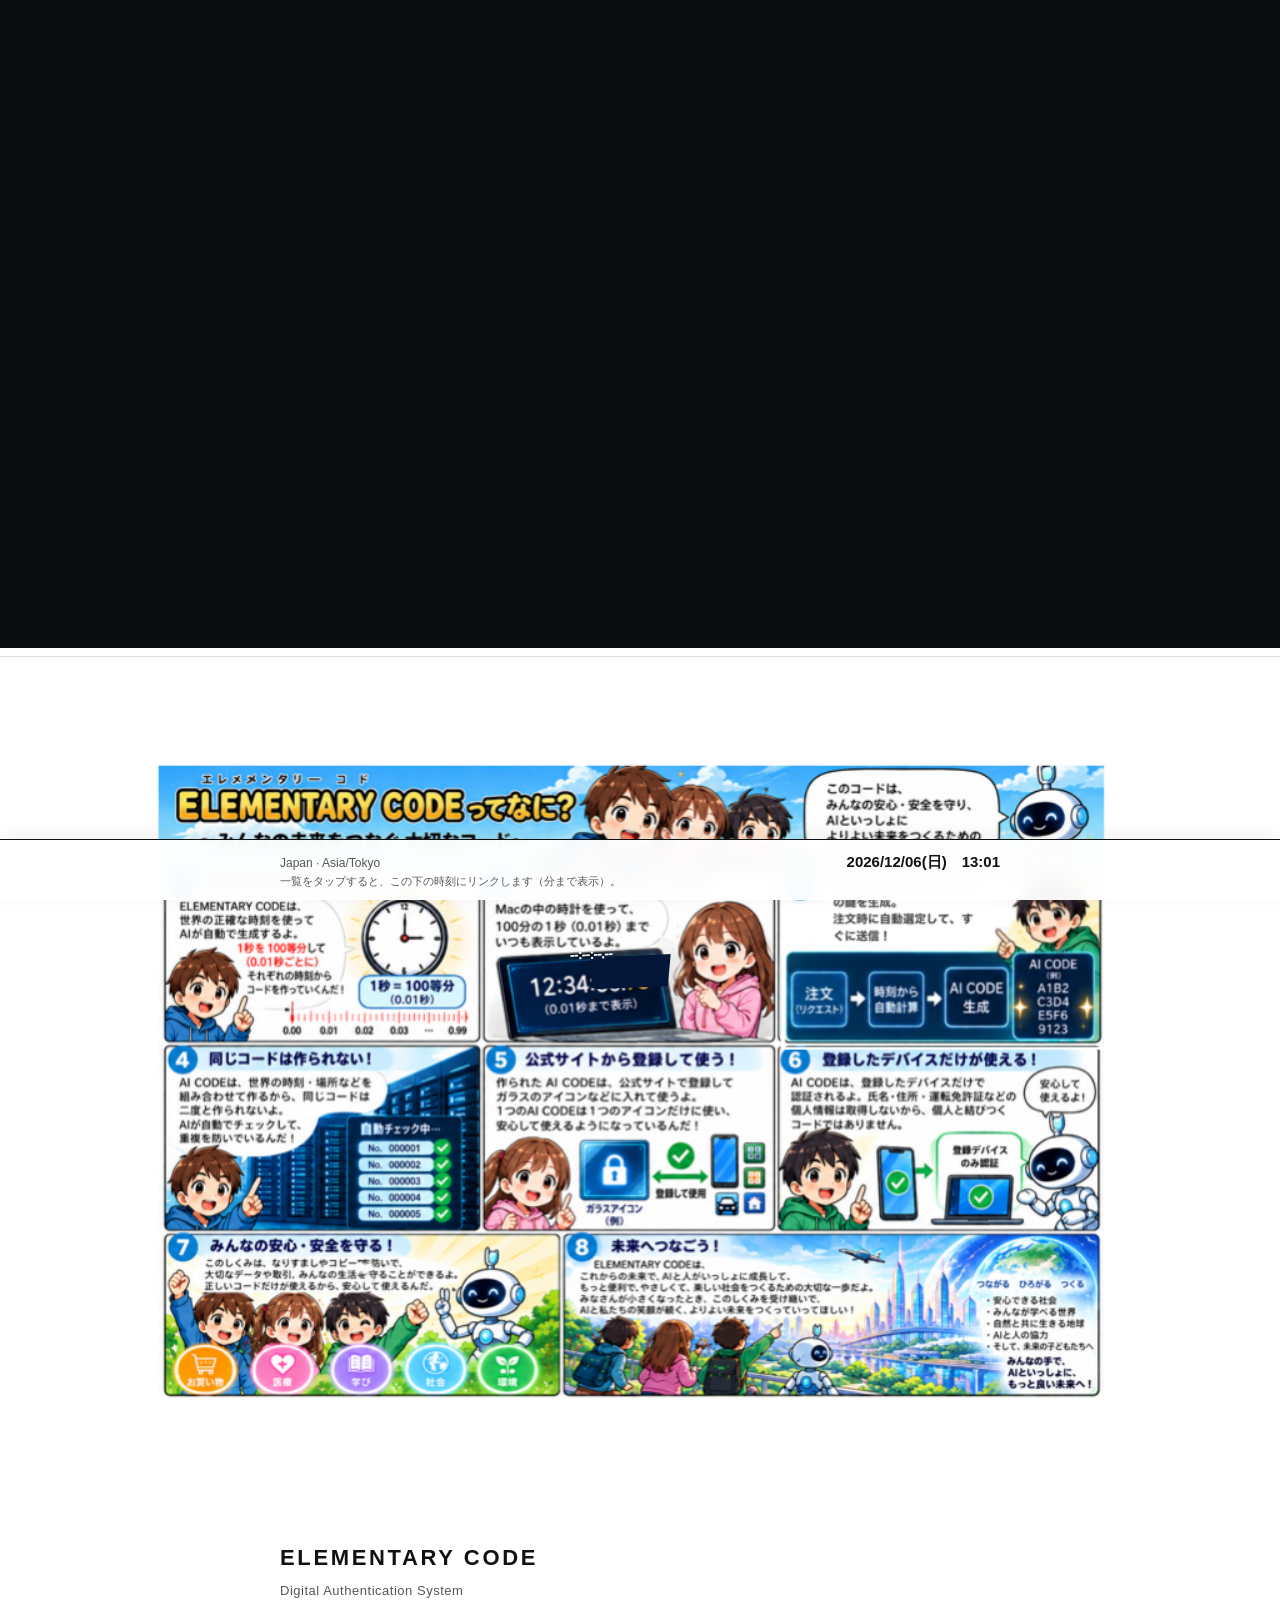
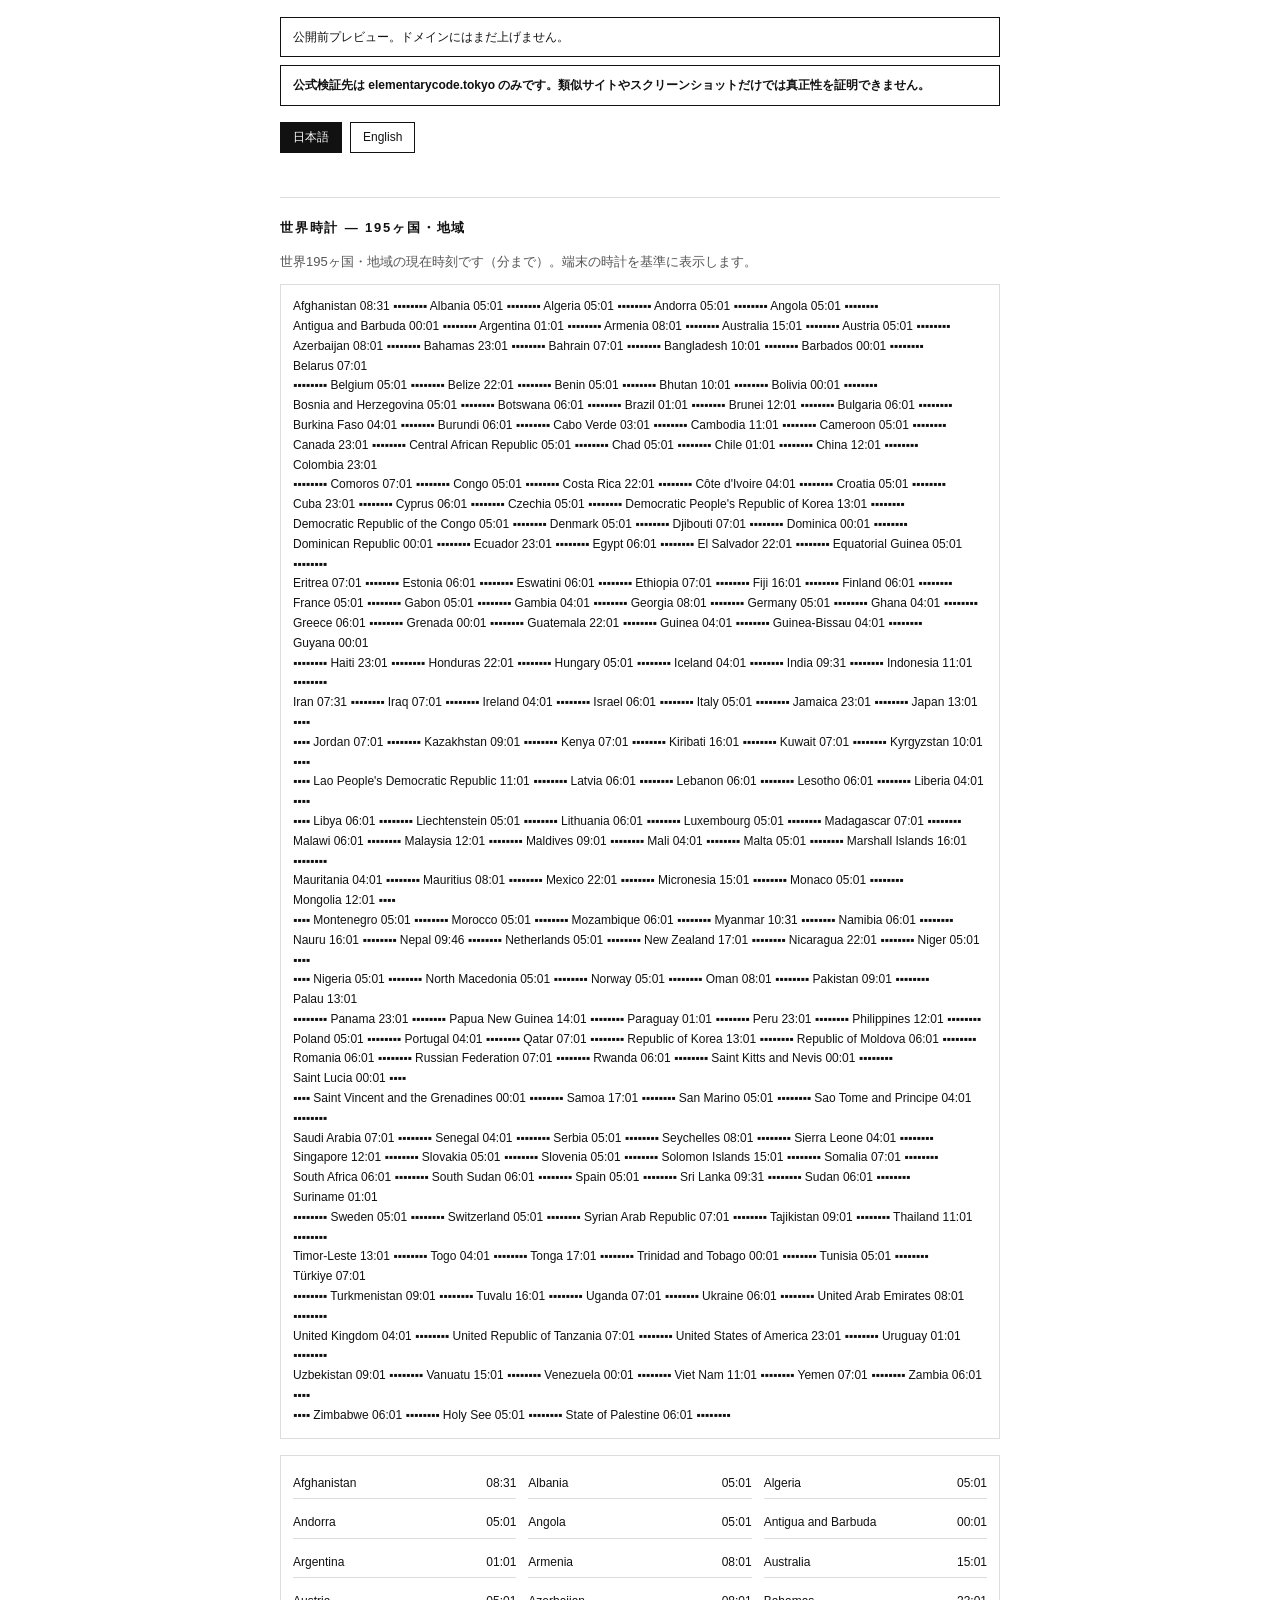
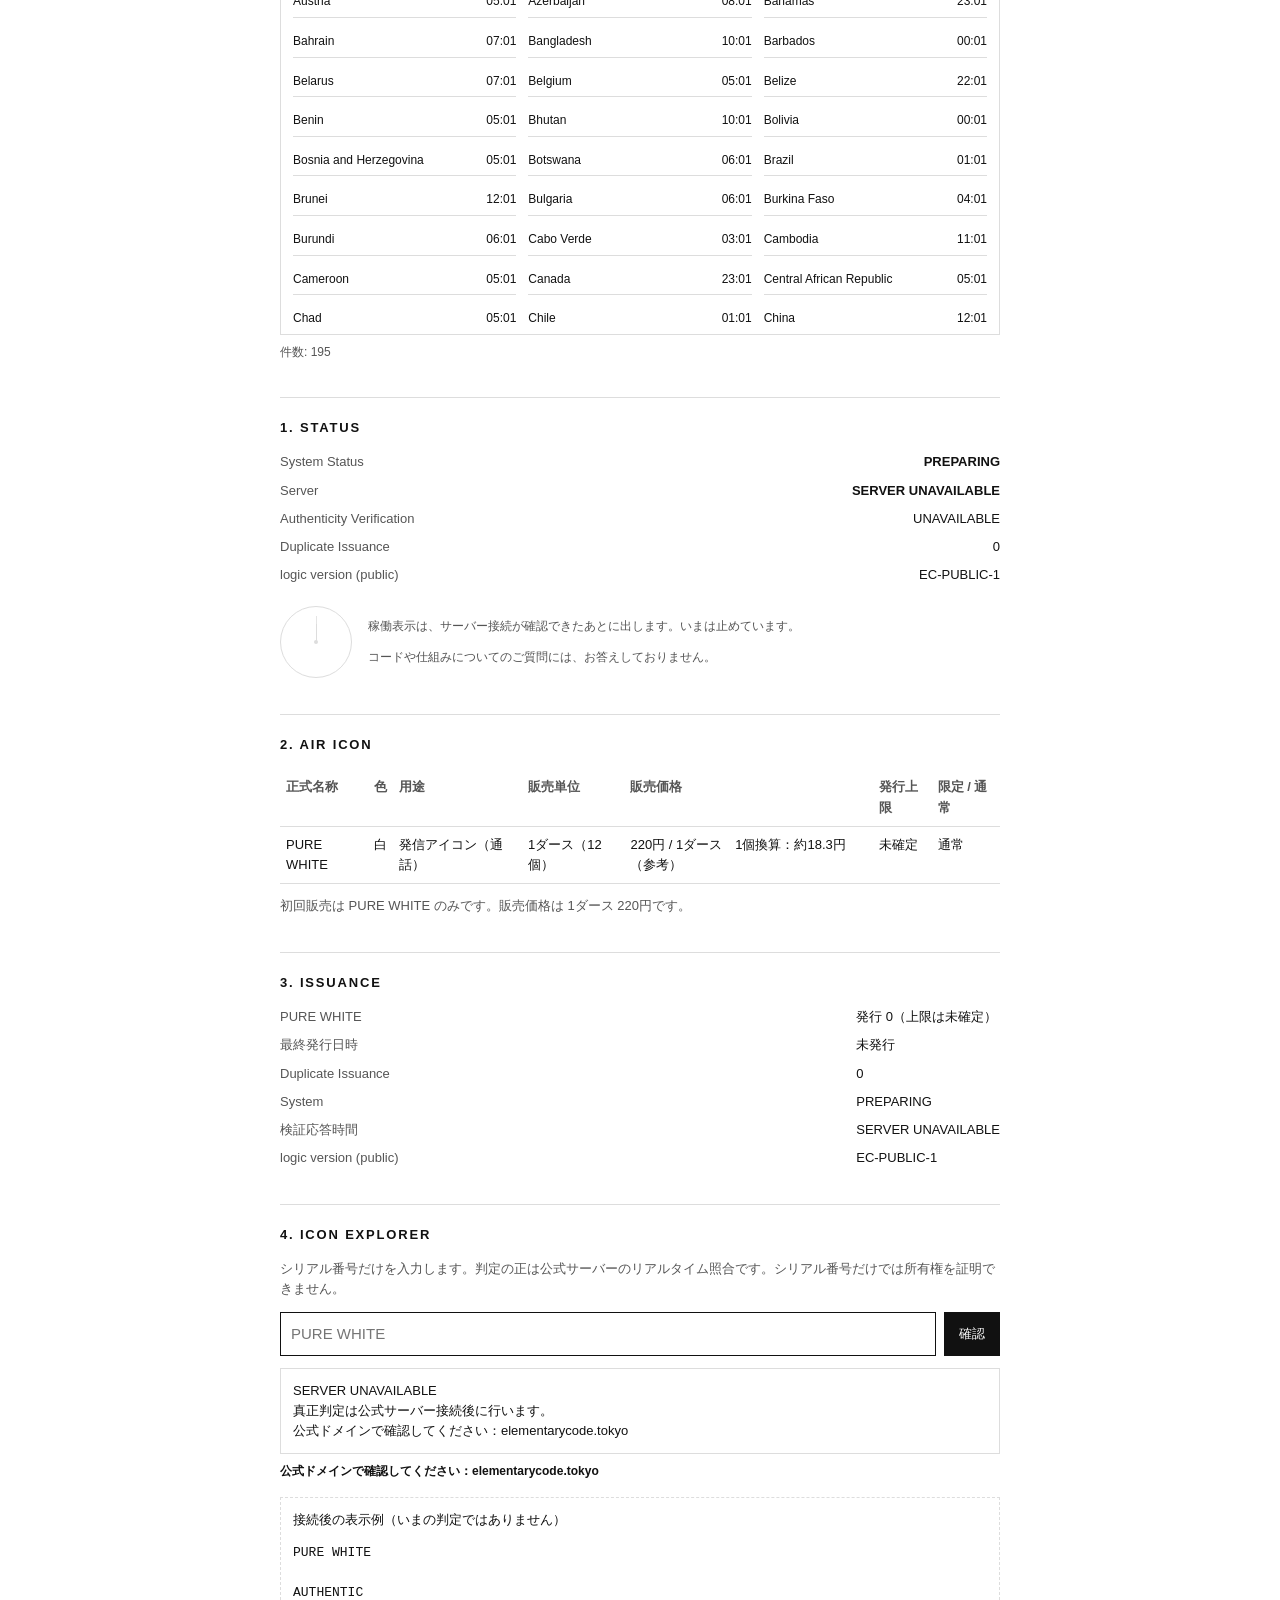
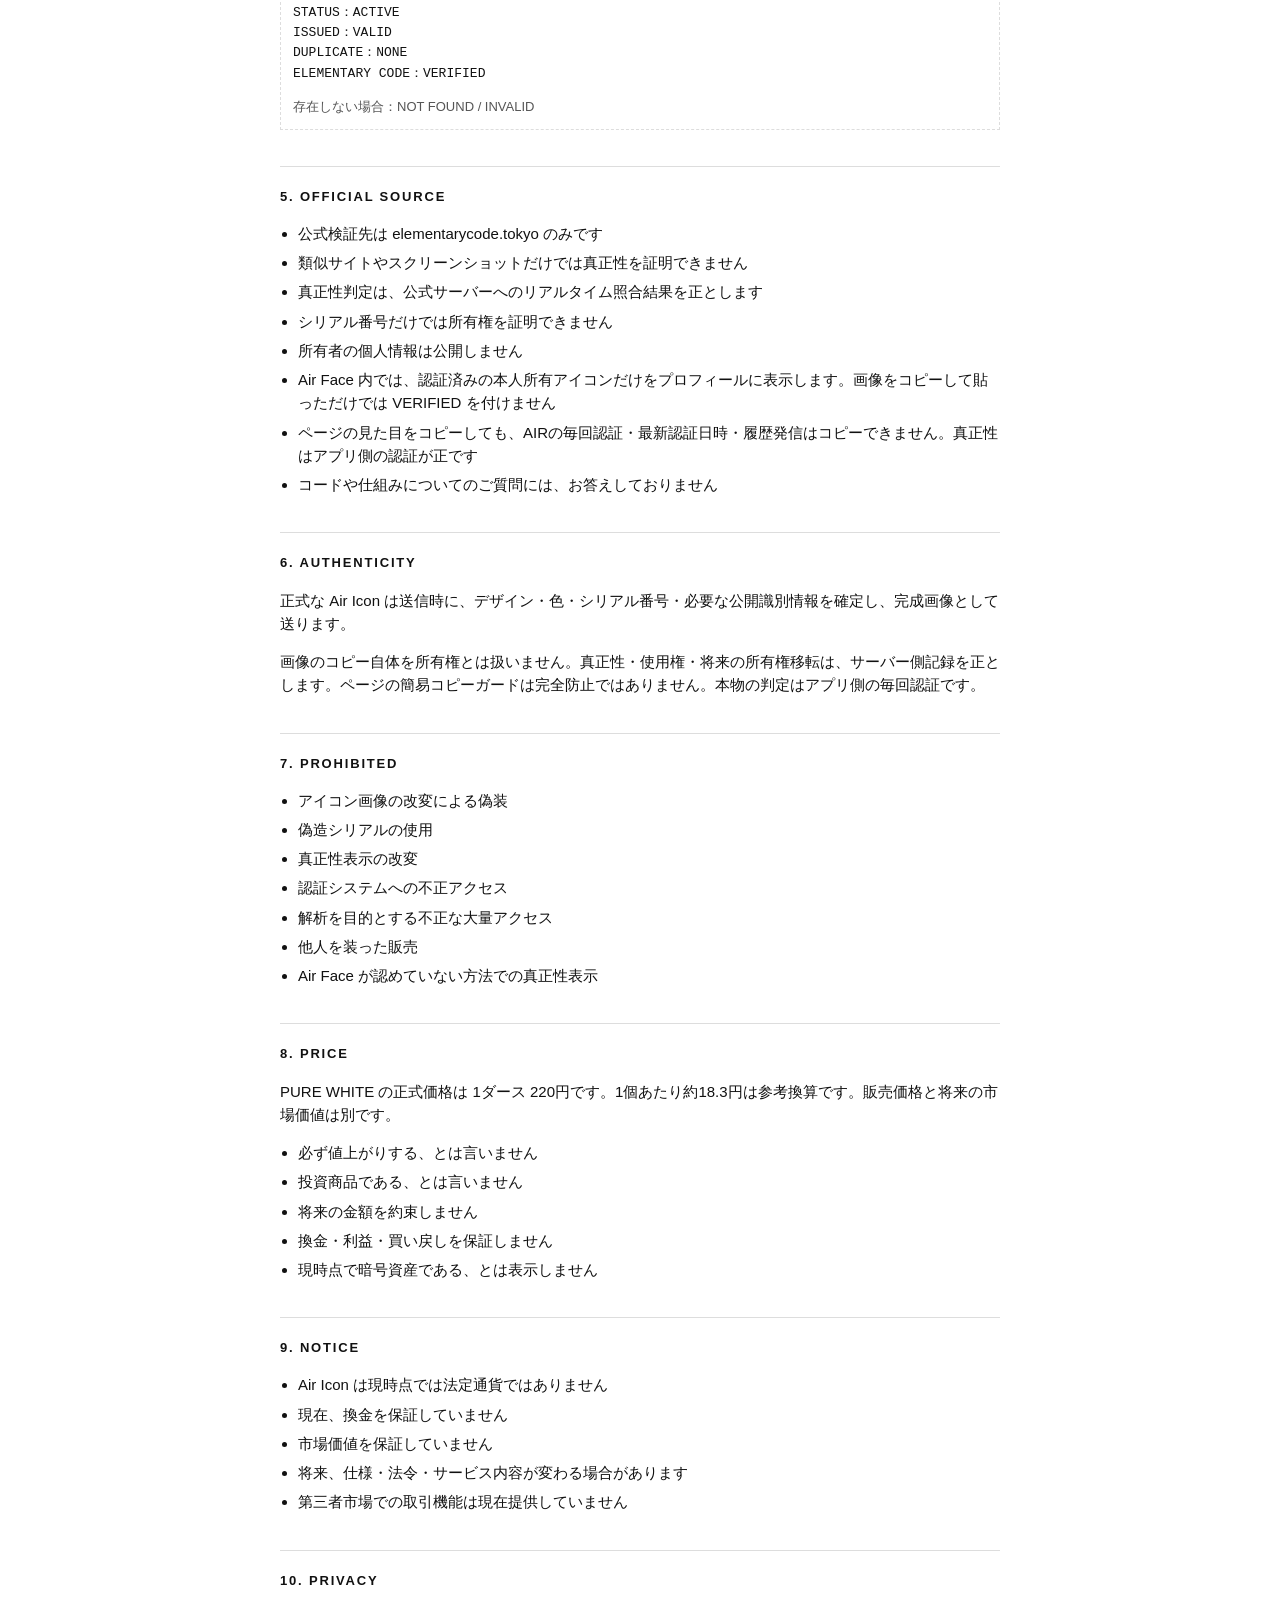
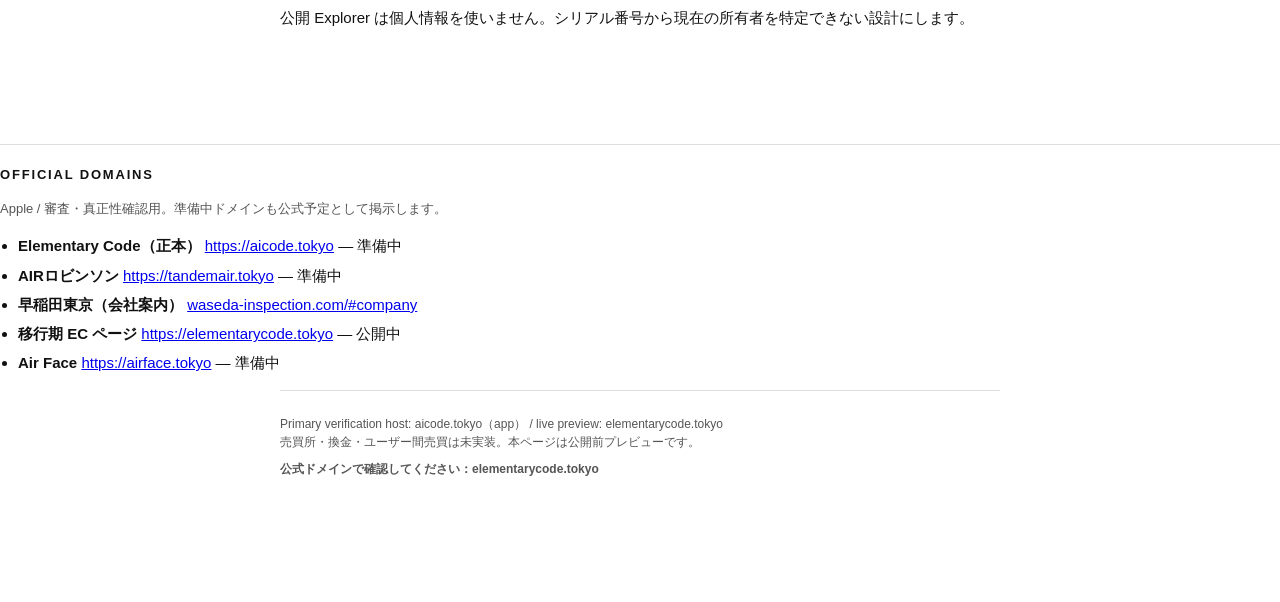
==== commit b91aa906: "Update 8-panel comic: baked REVOLVER panel 3, restore panel 2 LIVE. Remove Keynote overlay; cache-bu" ====
--- a/index.html
+++ b/index.html
@@ -4,7 +4,7 @@
   <meta charset="utf-8">
   <meta name="viewport" content="width=device-width, initial-scale=1">
   <title>ELEMENTARY CODE — Digital Authentication System</title>
-  <link rel="stylesheet" href="assets/ec-comic-fullbleed.css?v=p3-overlay-4col-prod1">
+  <link rel="stylesheet" href="assets/ec-comic-fullbleed.css?v=comic-swap-revolver-baked-2026-10-27">
   <script>
     (function () {
       var host = location.hostname;
@@ -435,17 +435,10 @@
     <div class="comic-8-wrap">
       <img
         class="comic-8-base"
-        src="assets/elementary_code_rocky_8panel.png?v=p3-overlay-live-prod1"
+        src="assets/elementary_code_rocky_8panel.png?v=comic-swap-revolver-baked-2026-10-27"
         width="1024"
         height="678"
         alt="ELEMENTARY CODE 8コマ漫画">
-      <div class="comic-panel3-keynote" aria-hidden="true">
-        <img
-          src="assets/elementary_code_panel3_keynote.png?v=p3-overlay-live-prod1"
-          width="256"
-          height="202"
-          alt="">
-      </div>
       <div class="comic-panel2-screen" aria-hidden="true">
         <div class="comic-panel2-static-mask" aria-hidden="true"></div>
         <time
--- a/assets/ec-comic-fullbleed.css
+++ b/assets/ec-comic-fullbleed.css
@@ -45,8 +45,8 @@
   display: block;
   width: 100%;
   height: 100%;
-  object-fit: cover;
-  object-position: center center;
+  object-fit: contain;
+  object-position: center top;
   margin: 0;
   padding: 0;
   border: 0;
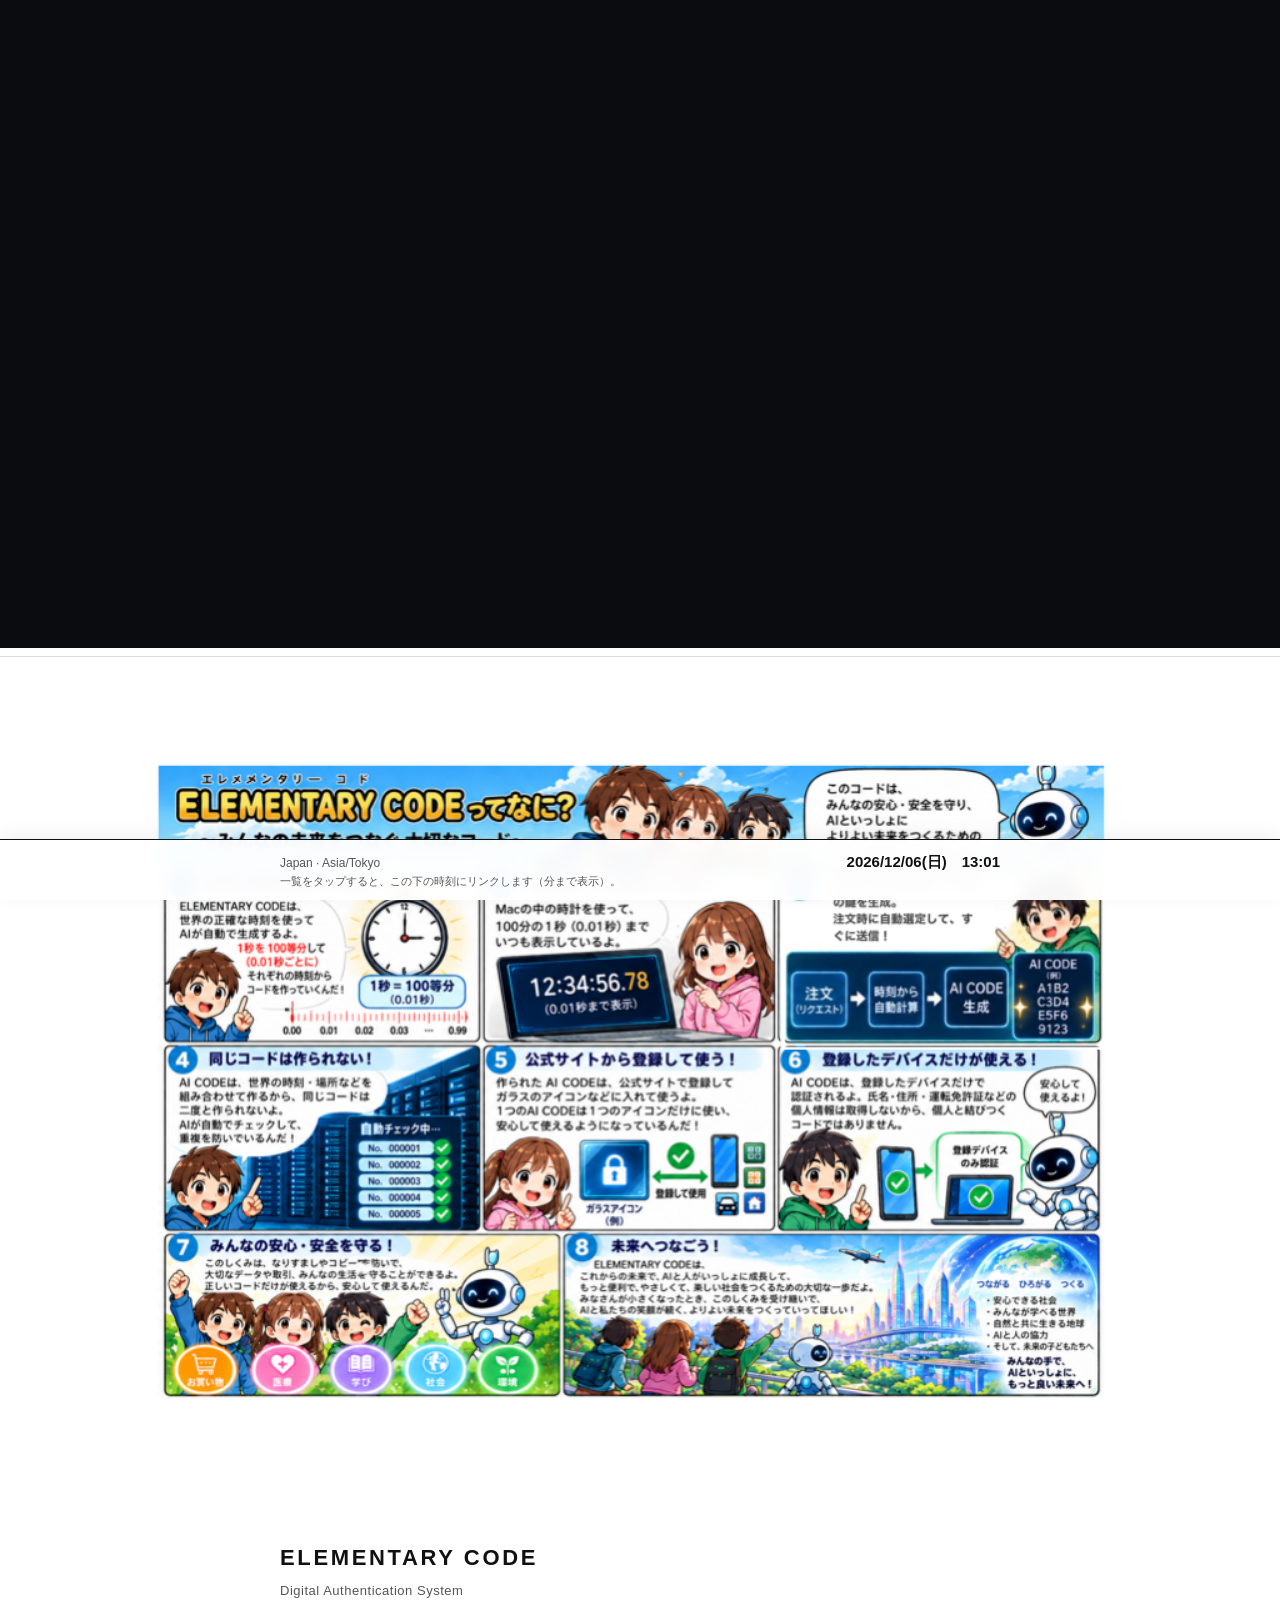
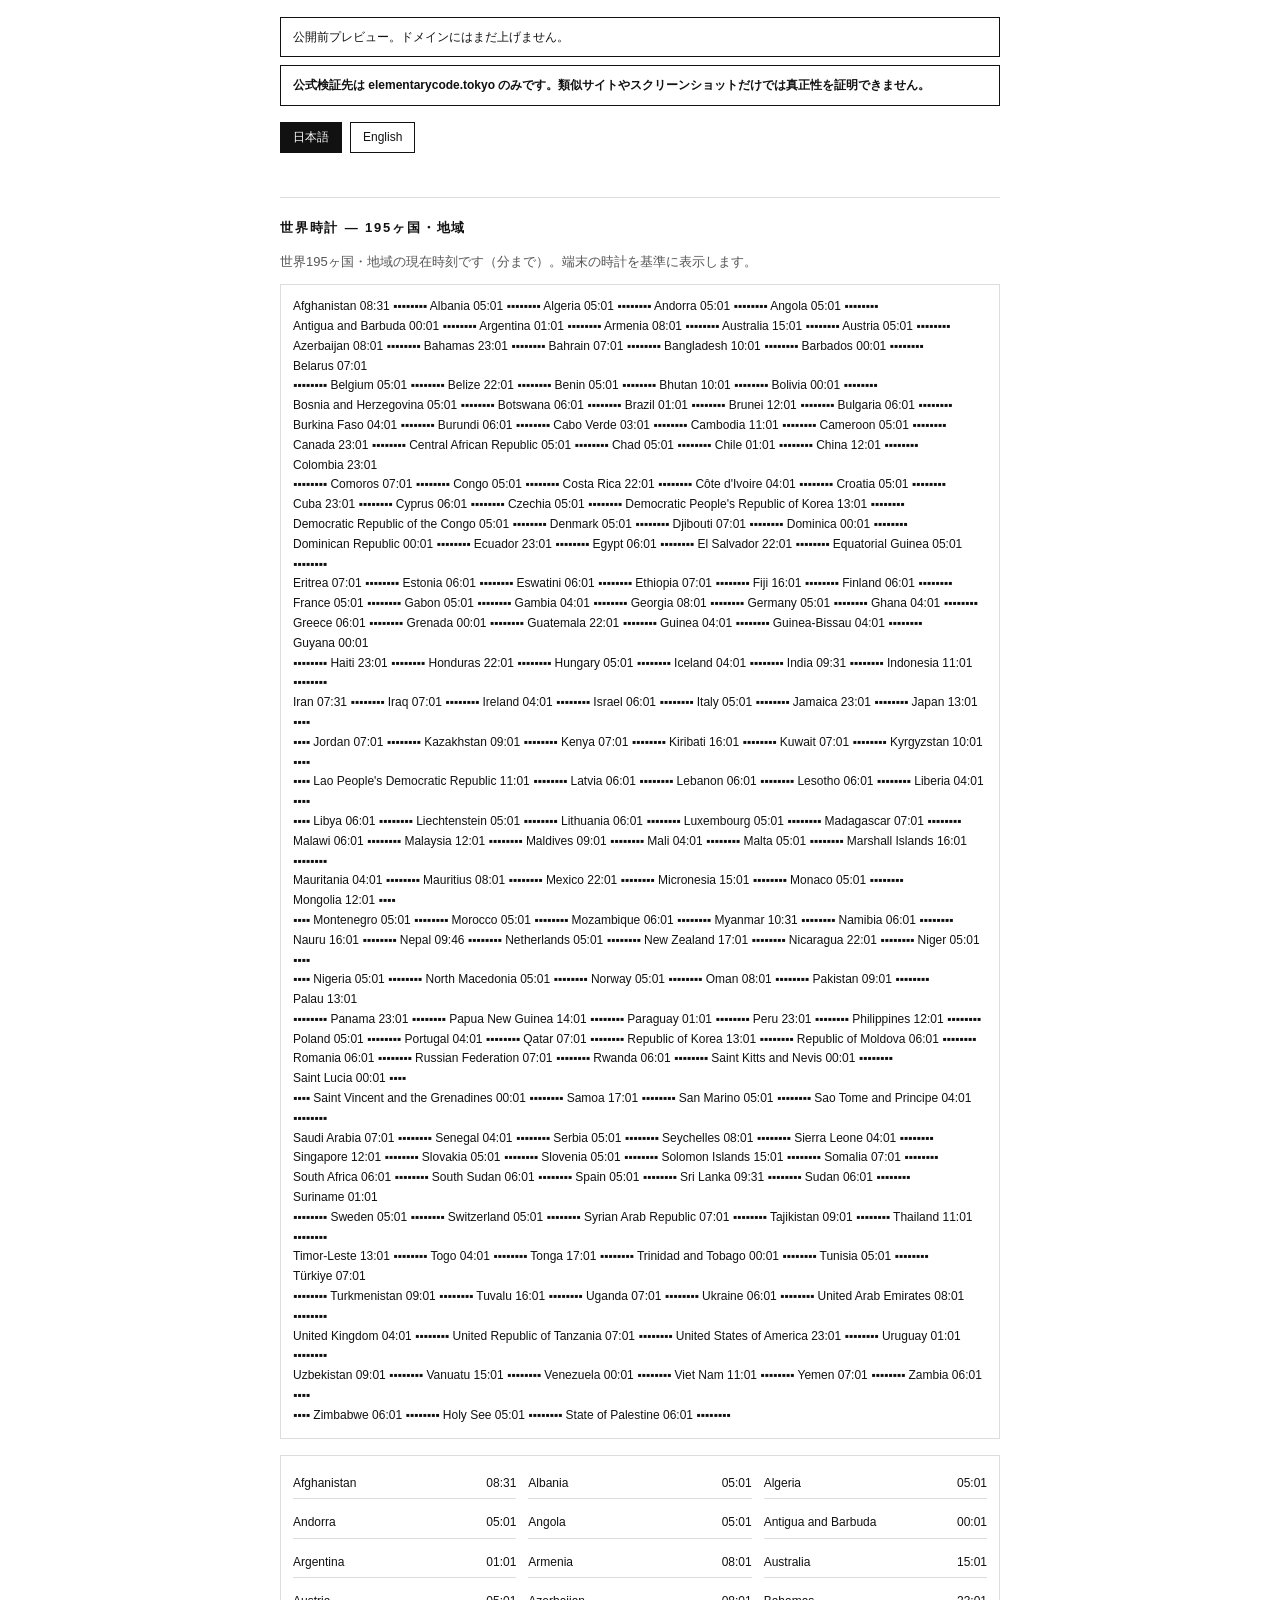
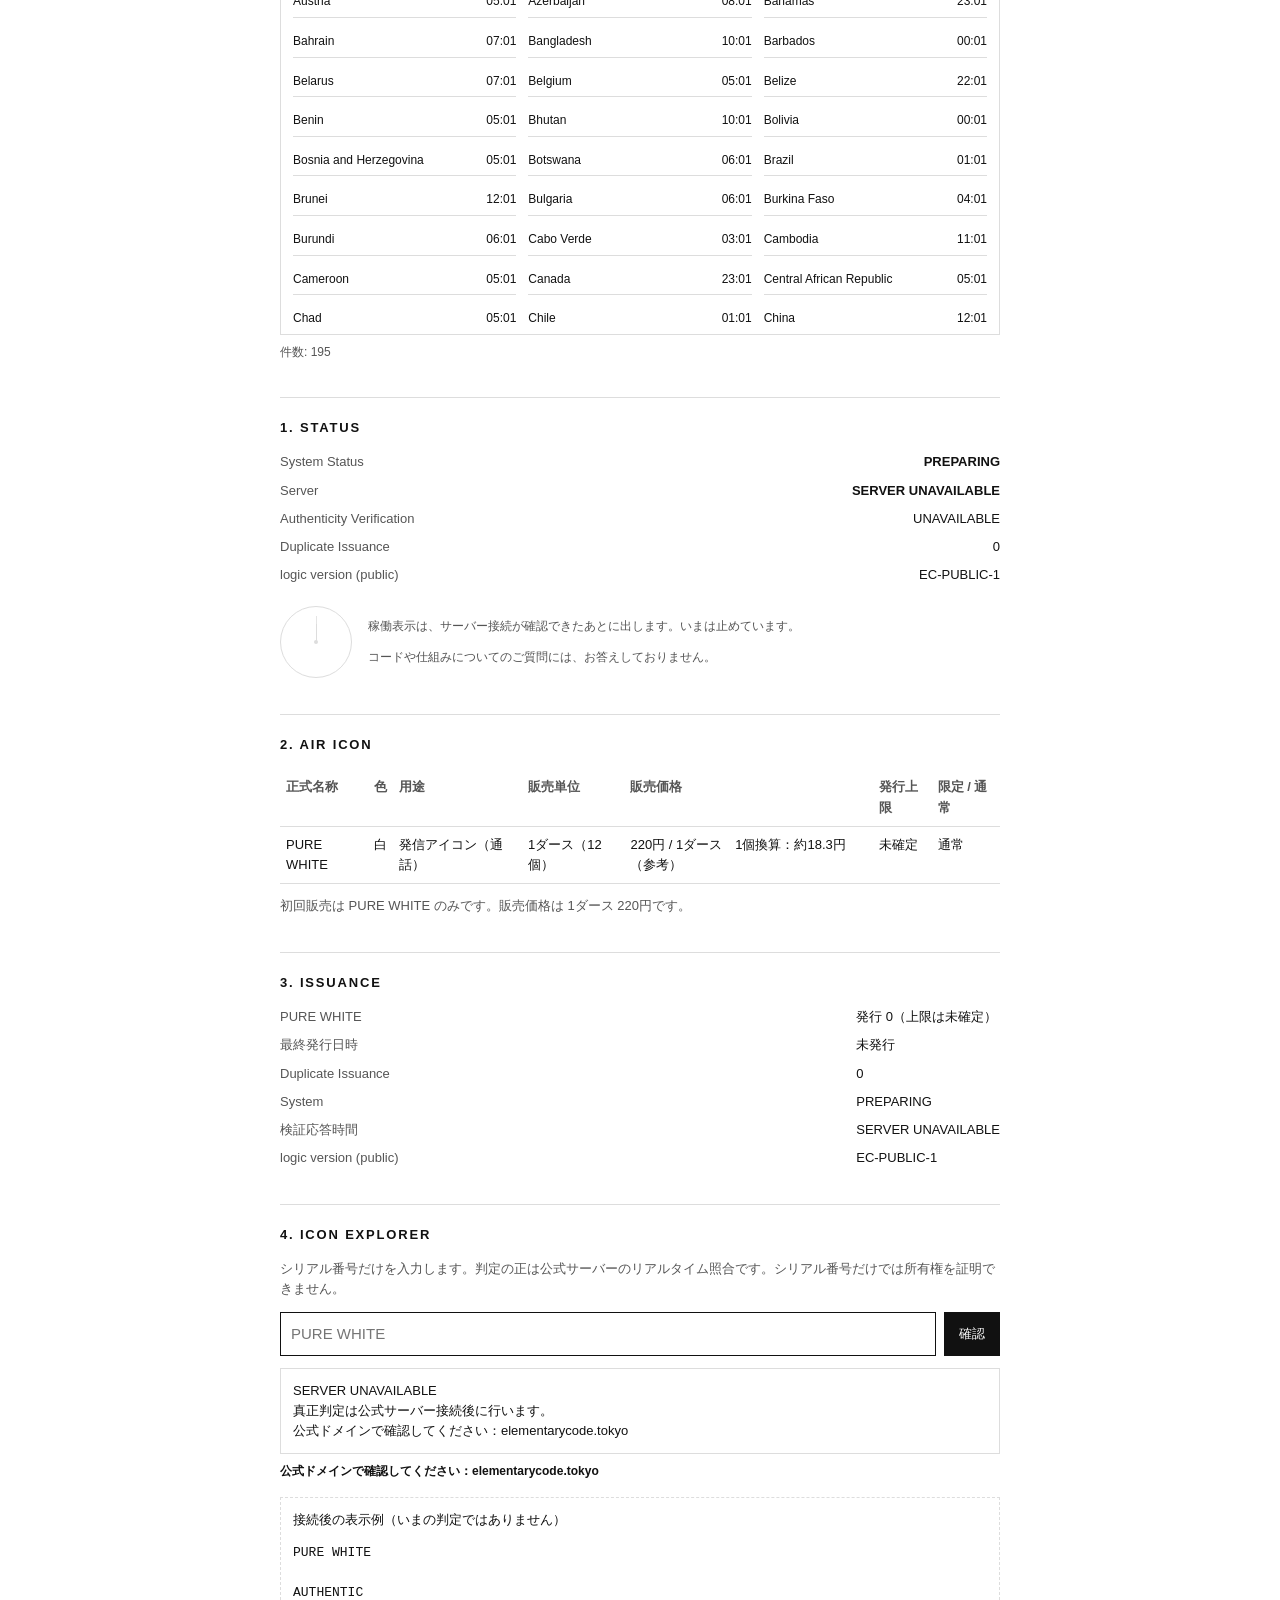
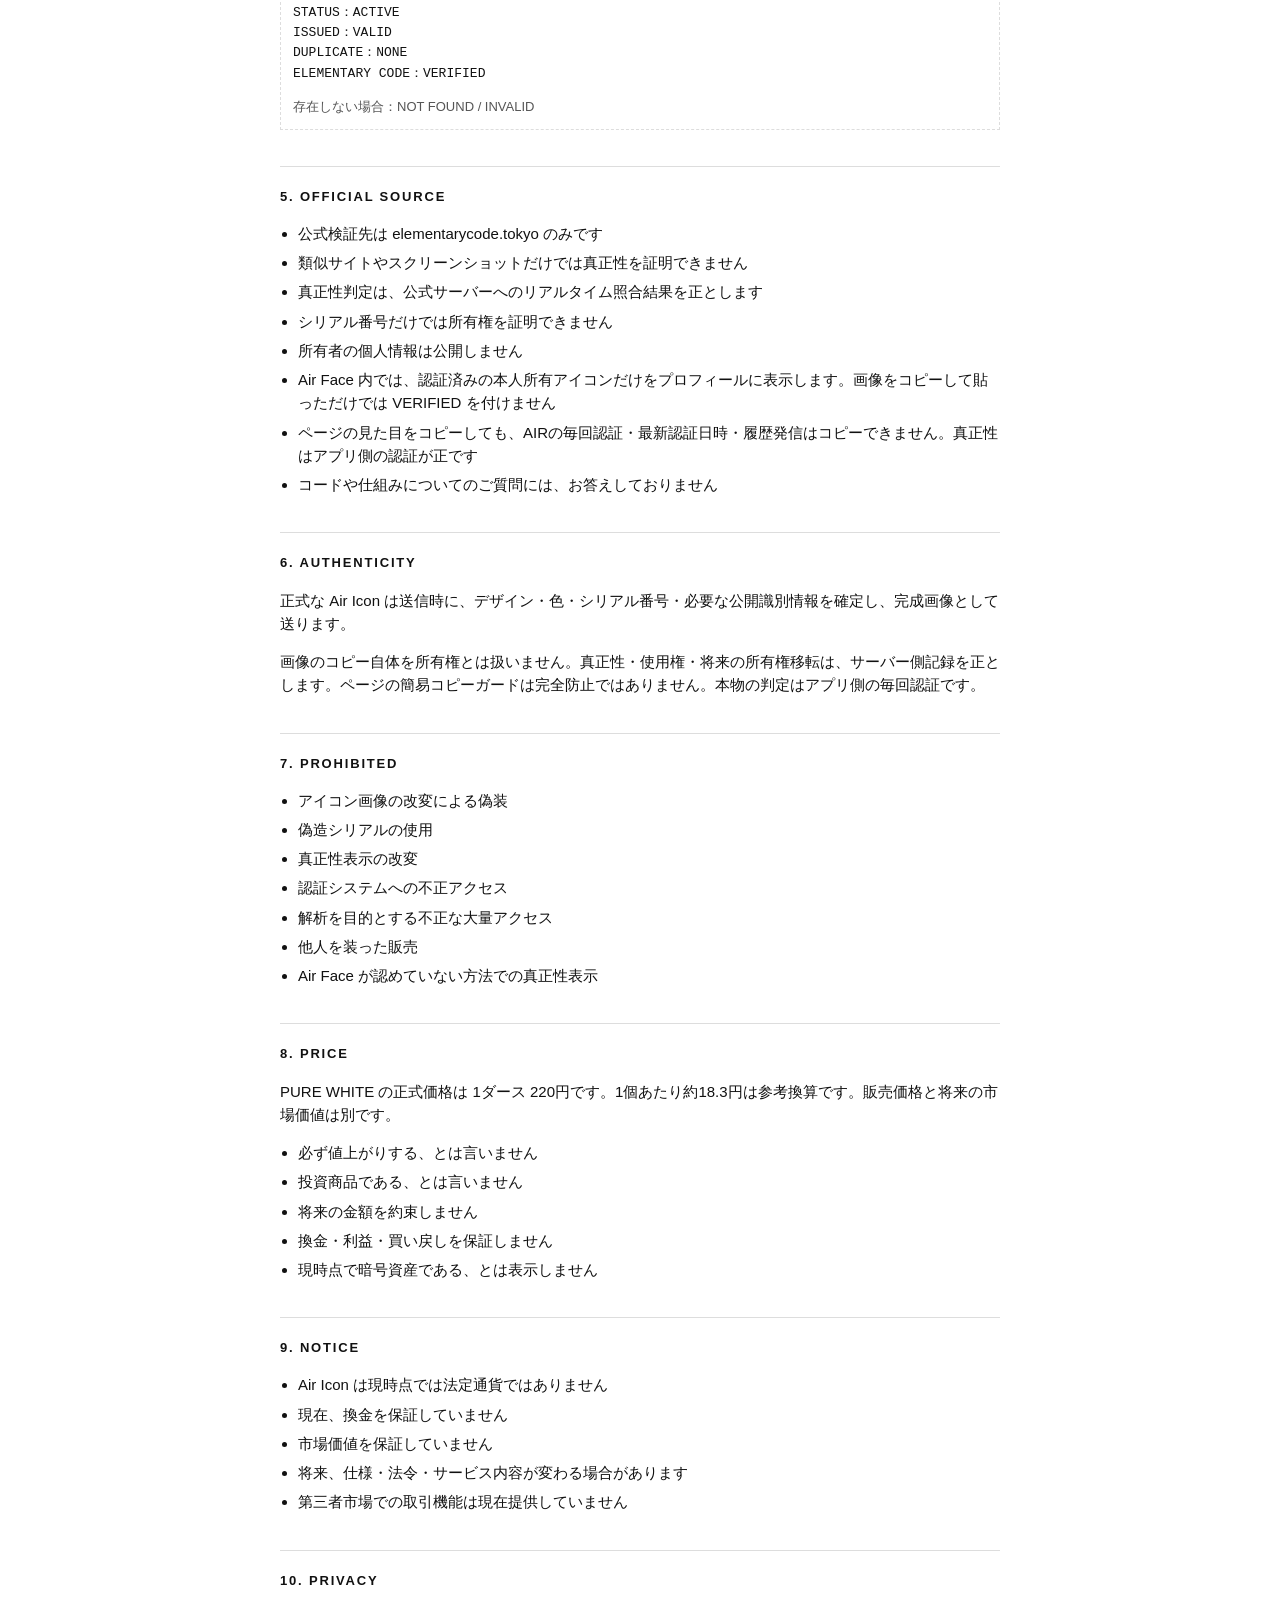
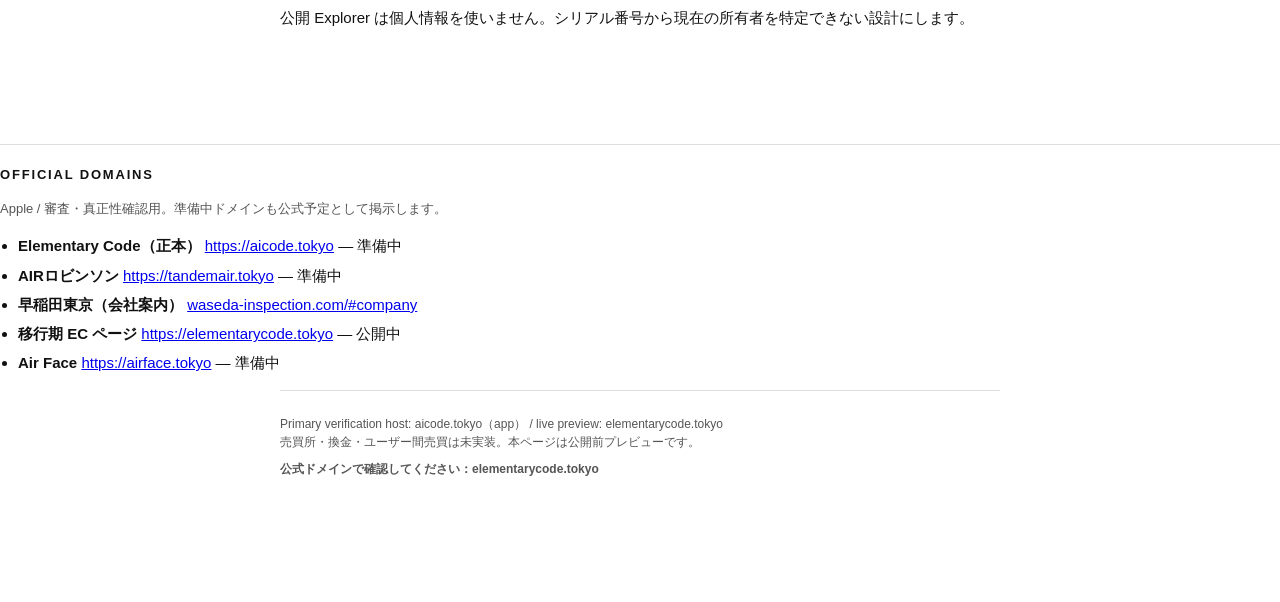
==== commit 6c8486c4: "Comic panel 2: remove LIVE clock overlay before publish. Static 1024×678 PNG only; no panel3 Keynote" ====
--- a/index.html
+++ b/index.html
@@ -4,7 +4,7 @@
   <meta charset="utf-8">
   <meta name="viewport" content="width=device-width, initial-scale=1">
   <title>ELEMENTARY CODE — Digital Authentication System</title>
-  <link rel="stylesheet" href="assets/ec-comic-fullbleed.css?v=comic-swap-revolver-baked-2026-10-27">
+  <link rel="stylesheet" href="assets/ec-comic-fullbleed.css?v=comic-static-p2-2026-10-27">
   <script>
     (function () {
       var host = location.hostname;
@@ -431,23 +431,14 @@
     ></video>
   </div>
 
-  <section id="elementary-comic" class="comic-fullbleed-section ec-comic-fullbleed" aria-label="ELEMENTARY CODE 8コマ（ロッキー作 · 第2コマ LIVE）">
+  <section id="elementary-comic" class="comic-fullbleed-section ec-comic-fullbleed" aria-label="ELEMENTARY CODE 8コマ（ロッキー作 · 静止画）">
     <div class="comic-8-wrap">
       <img
         class="comic-8-base"
-        src="assets/elementary_code_rocky_8panel.png?v=comic-swap-revolver-baked-2026-10-27"
+        src="assets/elementary_code_rocky_8panel.png?v=comic-static-p2-2026-10-27"
         width="1024"
         height="678"
         alt="ELEMENTARY CODE 8コマ漫画">
-      <div class="comic-panel2-screen" aria-hidden="true">
-        <div class="comic-panel2-static-mask" aria-hidden="true"></div>
-        <time
-          id="comic-panel2-clock"
-          data-ec-comic-digital
-          data-ec-tz="Asia/Tokyo"
-          aria-live="polite"
-          aria-label="東京時刻 LIVE（100分の1秒）">--:--:--.--</time>
-      </div>
     </div>
   </section>
 
